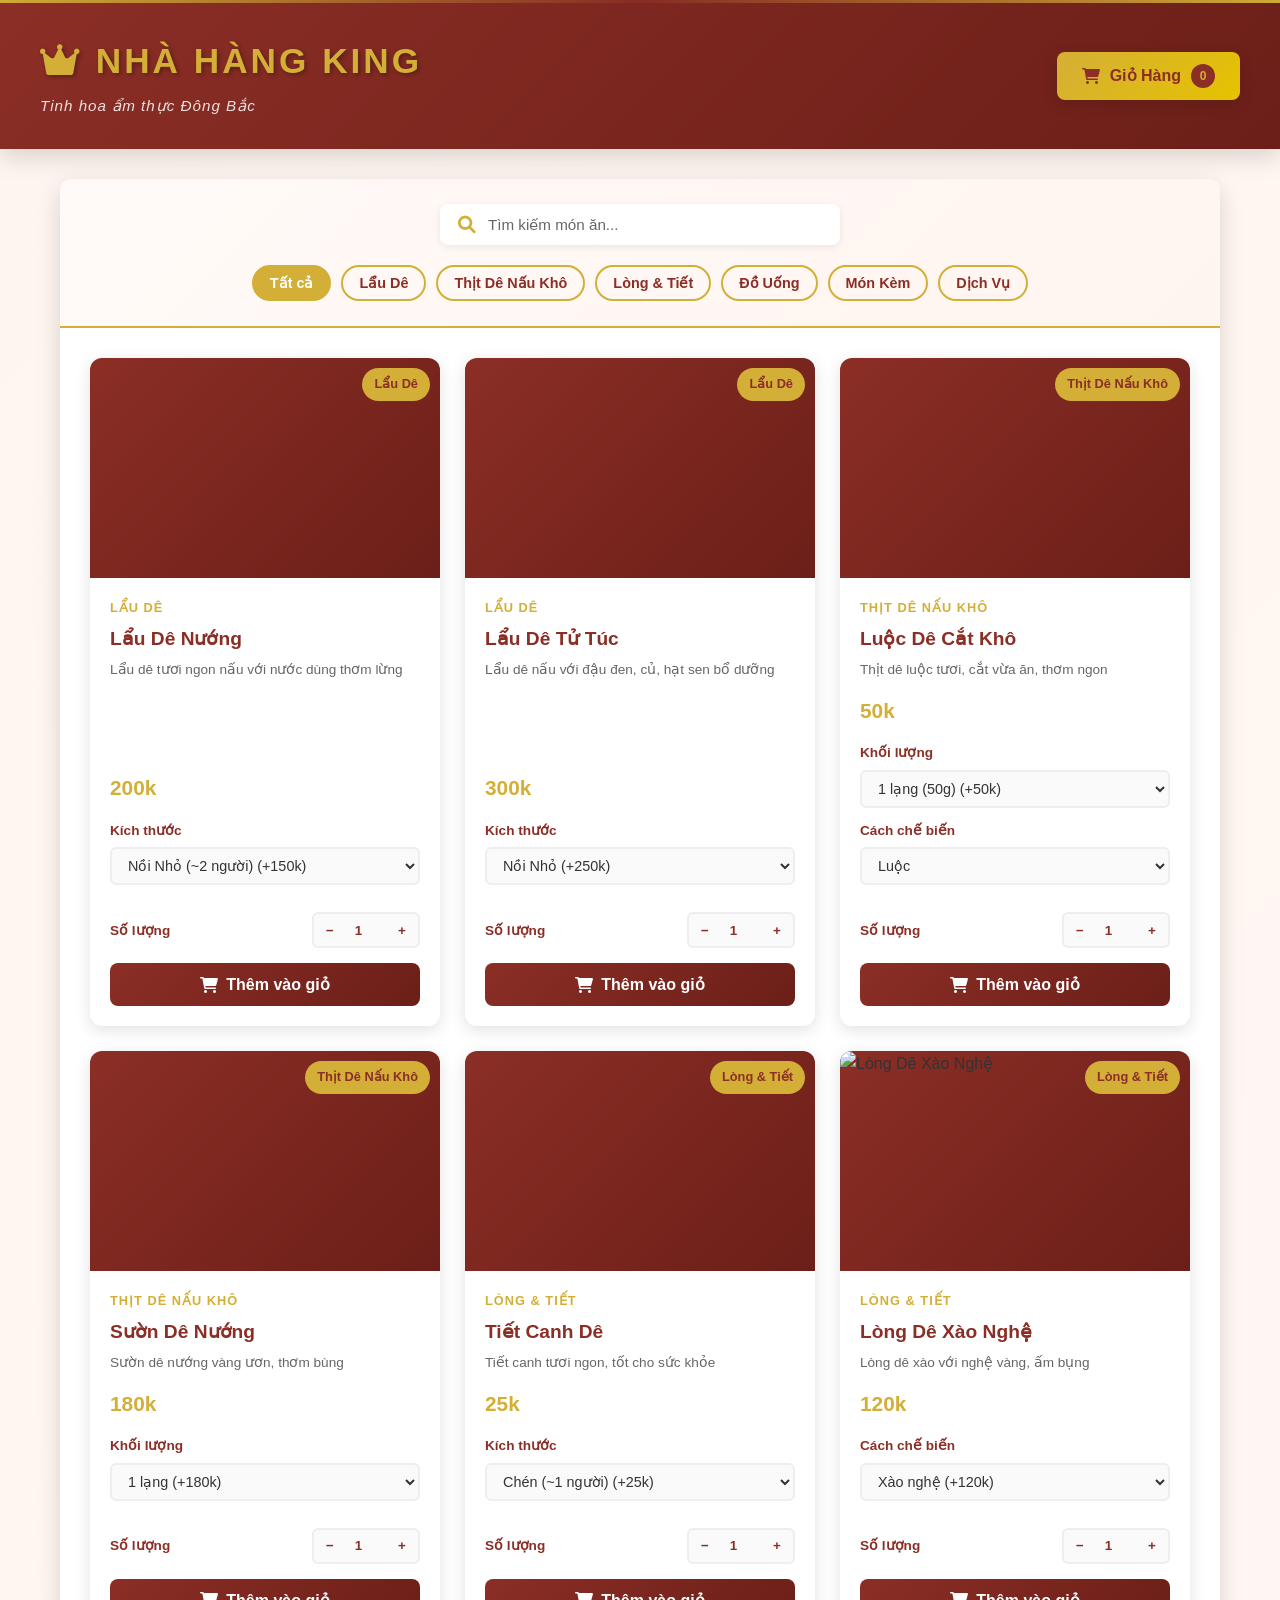
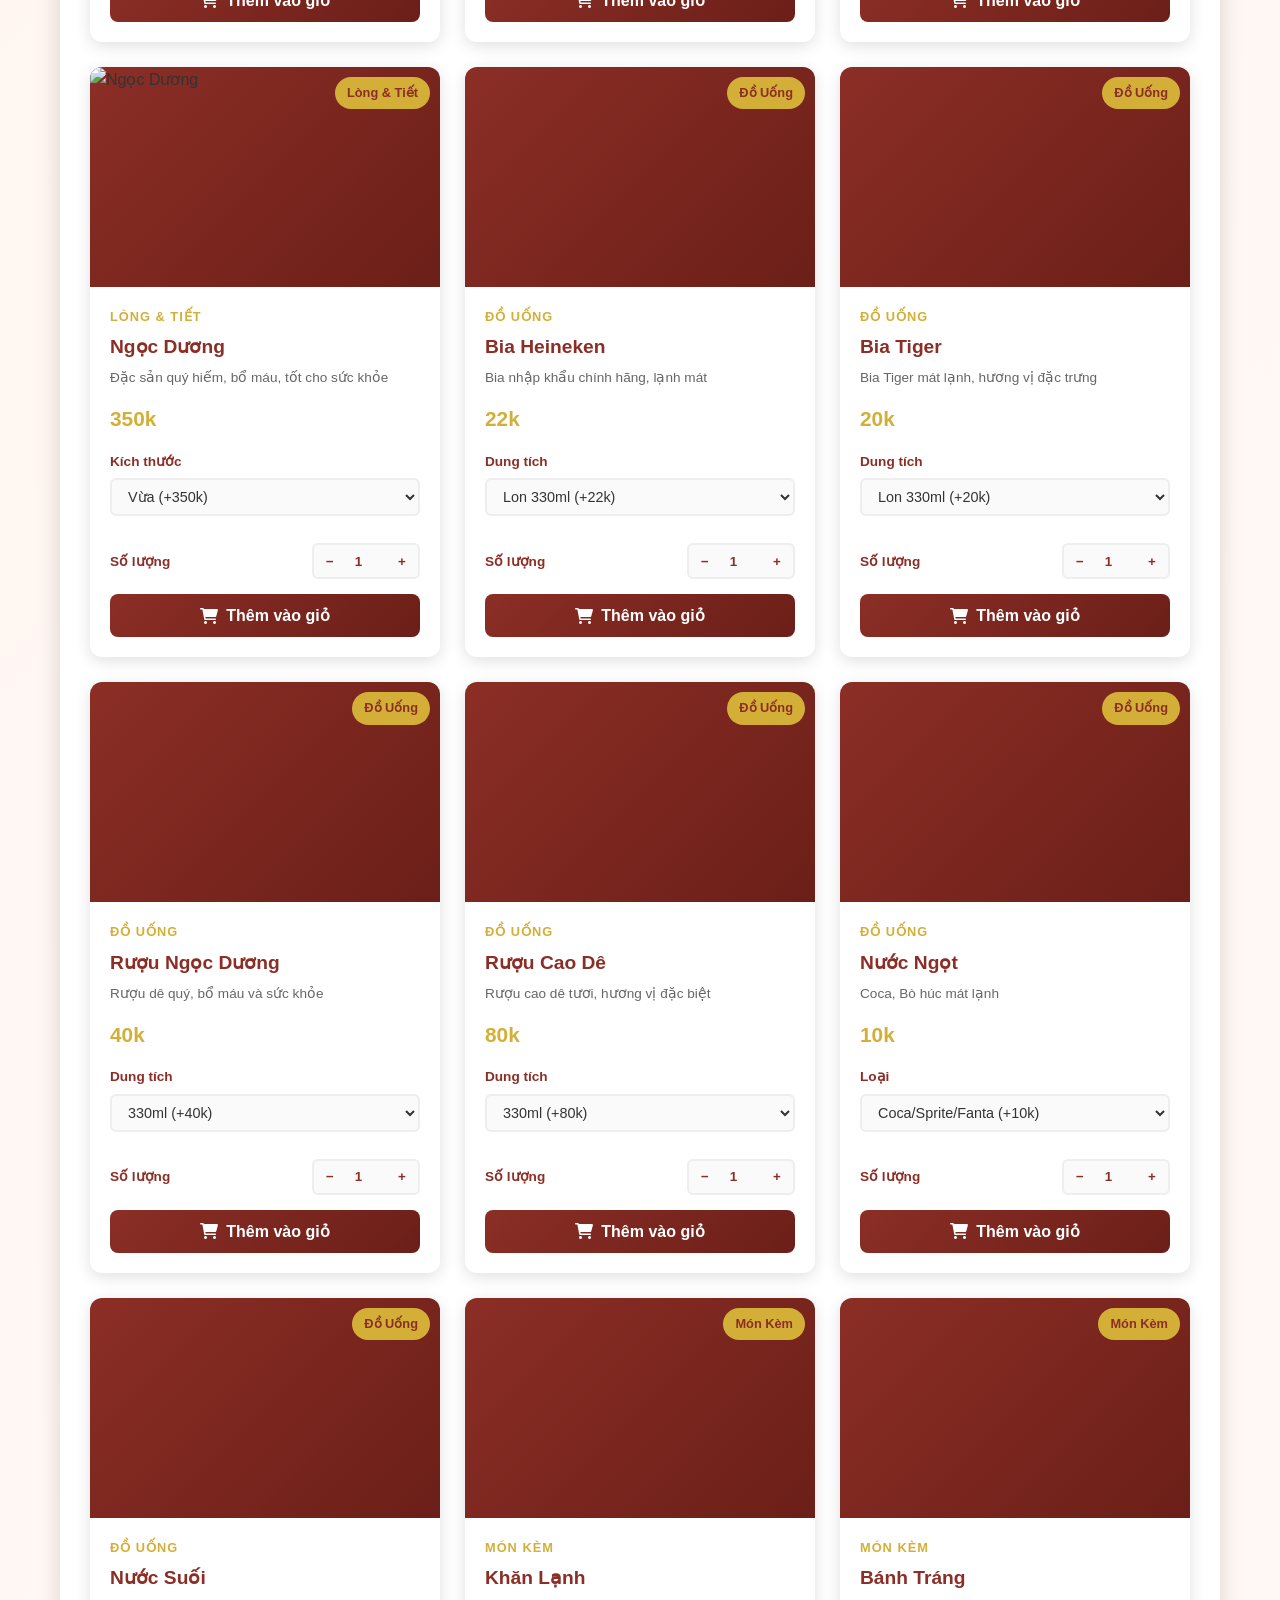
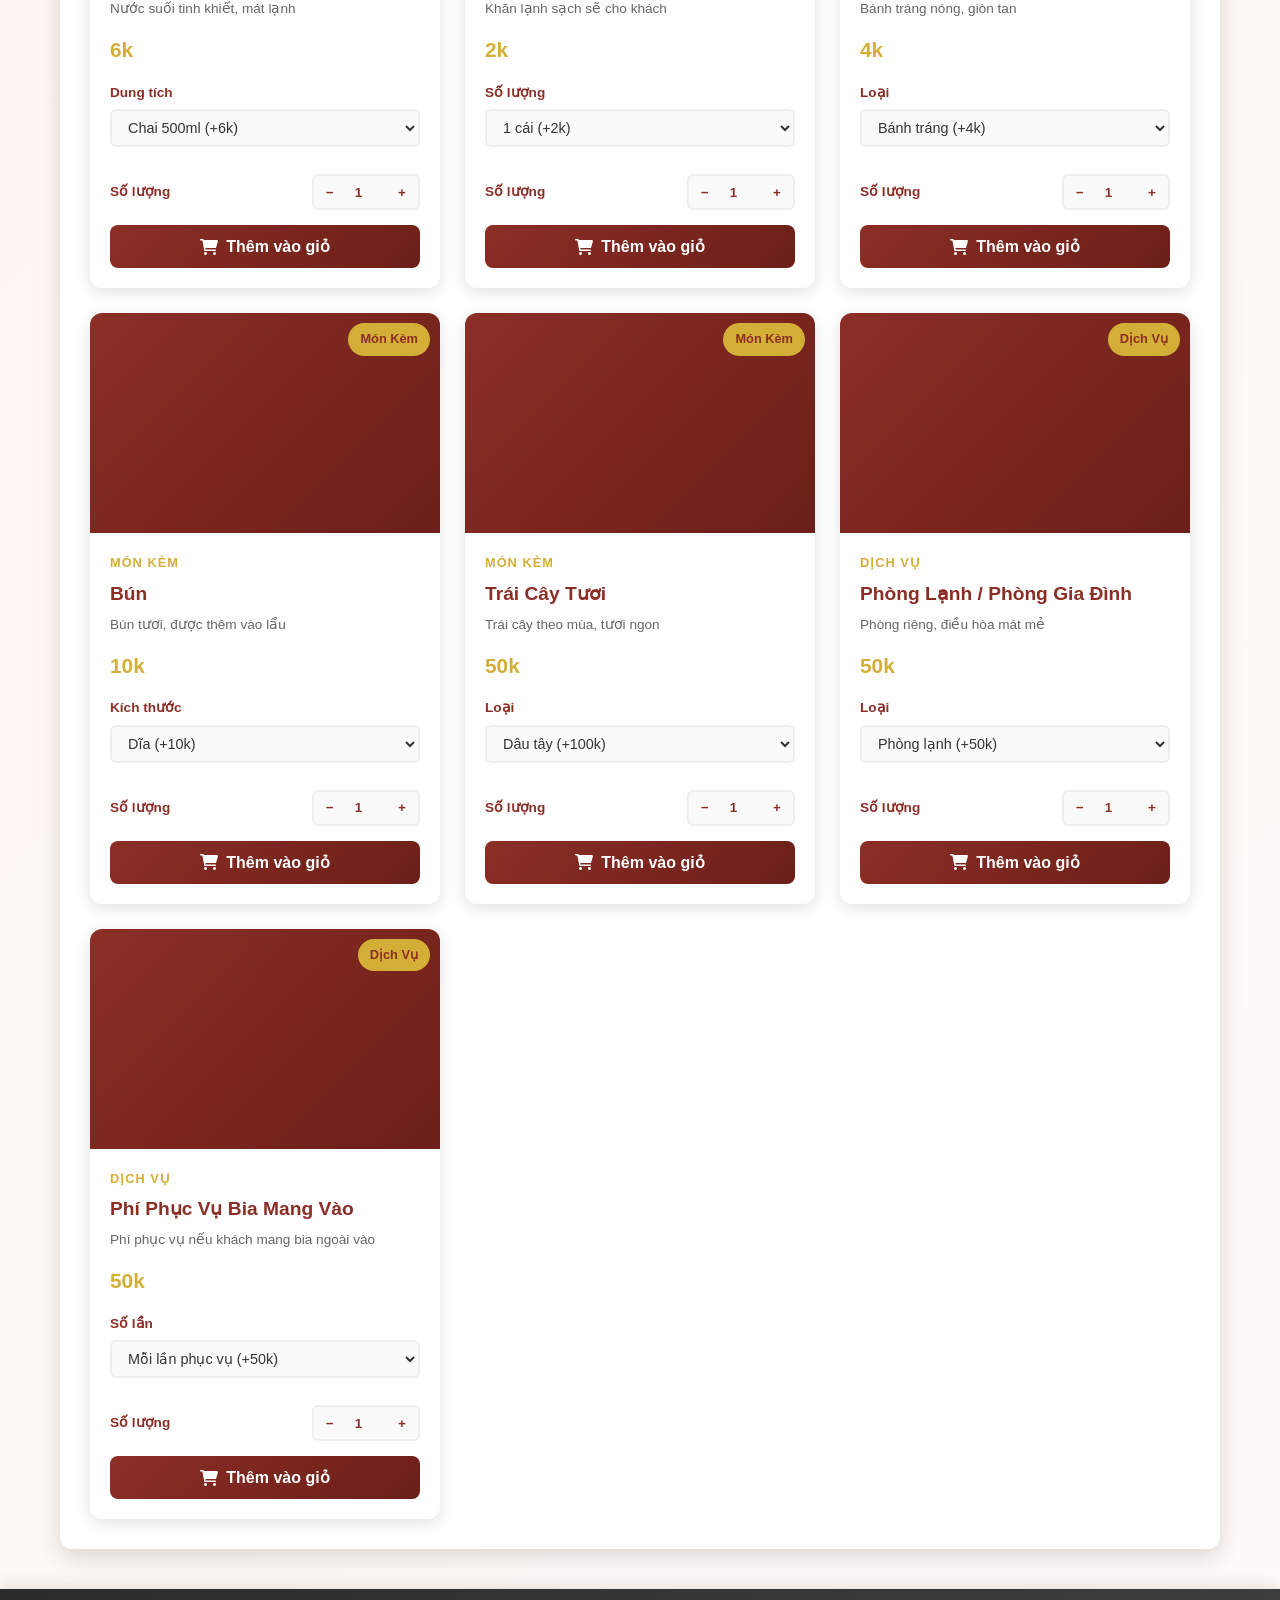
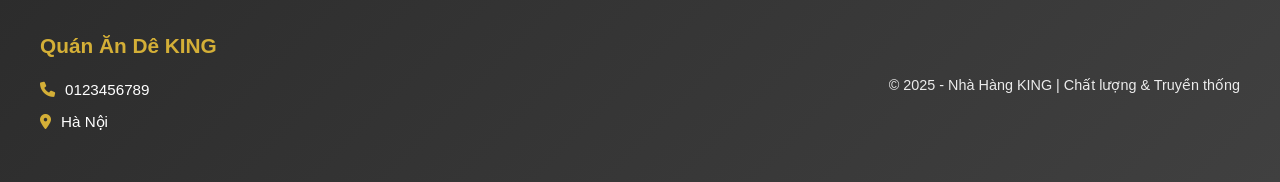
==== index.html @ b5c991e3 "Add save/load orders with localStorage, create assets folder for images" ====
<!DOCTYPE html>
<html lang="vi">
<head>
    <meta charset="UTF-8">
    <meta name="viewport" content="width=device-width, initial-scale=1.0">
    <title>NHÀ HÀNG KING - Menu Cao Cấp</title>
    <link rel="stylesheet" href="https://cdnjs.cloudflare.com/ajax/libs/font-awesome/6.0.0/css/all.min.css">
    <link rel="stylesheet" href="styles.css">
</head>
<body>
    <div class="top-bar"></div>
    <header>
        <div class="header-content">
            <div class="logo-section">
                <h1><i class="fas fa-crown"></i> NHÀ HÀNG KING</h1>
                <p class="tagline">Tinh hoa ẩm thực Đông Bắc</p>
            </div>
            <button id="view-cart" class="cart-btn">
                <i class="fas fa-shopping-cart"></i> 
                <span>Giỏ Hàng</span>
                <span id="cart-count" class="cart-badge">0</span>
            </button>
        </div>
    </header>

    <div class="container">
        <main>
            <!-- Menu Filter -->
            <div class="menu-controls">
                <div class="search-box">
                    <i class="fas fa-search"></i>
                    <input type="text" id="search-input" placeholder="Tìm kiếm món ăn...">
                </div>
                <div class="category-filter">
                    <button class="filter-btn active" data-category="all">Tất cả</button>
                </div>
            </div>

            <section id="menu-section" class="menu-section">
                <div class="menu-loading">
                    <i class="fas fa-utensils"></i>
                    <p>Đang tải menu...</p>
                </div>
            </section>

            <section id="cart-section" class="hidden cart-section">
                <div class="cart-header">
                    <h2><i class="fas fa-shopping-cart"></i> Giỏ Hàng Của Bạn</h2>
                    <button id="close-cart" class="close-btn"><i class="fas fa-times"></i></button>
                </div>
                
                <div id="cart-content">
                    <ul id="cart-list" class="cart-list"></ul>
                    <div class="cart-empty" id="cart-empty">
                        <i class="fas fa-shopping-basket"></i>
                        <p>Giỏ hàng trống</p>
                    </div>
                </div>

                <div class="cart-footer">
                    <div class="cart-summary">
                        <div class="summary-row">
                            <span>Tổng tiền:</span>
                            <span id="total-price" class="price">0</span>
                        </div>
                    </div>
                    <textarea id="notes" class="notes-input" placeholder="Ghi chú thêm (tuỳ chọn)..." rows="3"></textarea>
                    <div class="cart-actions">
                        <button id="save-order-btn" class="btn-secondary">
                            <i class="fas fa-save"></i> Lưu Đơn
                        </button>
                        <button id="load-order-btn" class="btn-secondary">
                            <i class="fas fa-history"></i> Tải Lại
                        </button>
                    </div>
                    <button id="complete-order" class="btn-primary">
                        <i class="fas fa-check"></i> Hoàn Tất Đơn Hàng
                    </button>
                </div>
            </section>
        </main>
    </div>

    <footer>
        <div class="footer-content">
            <div class="footer-info">
                <h3>Quán Ăn Dê KING</h3>
                <p><i class="fas fa-phone"></i> 0123456789</p>
                <p><i class="fas fa-map-marker-alt"></i> Hà Nội</p>
            </div>
            <div class="footer-note">
                <p>© 2025 - Nhà Hàng KING | Chất lượng & Truyền thống</p>
            </div>
        </div>
    </footer>

    <script src="script.js"></script>
</body>
</html>
---- styles.css ----
/* ============================================
   ELEGANT & SOPHISTICATED RESTAURANT MENU DESIGN
   ============================================ */

* {
    margin: 0;
    padding: 0;
    box-sizing: border-box;
}

:root {
    --primary: #8B2E26;
    --primary-dark: #6B1F18;
    --secondary: #D4AF37;
    --secondary-light: #E6C200;
    --accent: #2C2C2C;
    --light-bg: #FFF5F0;
    --white: #FFFFFF;
    --text-dark: #333333;
    --text-light: #666666;
    --shadow-sm: 0 2px 8px rgba(0, 0, 0, 0.08);
    --shadow-md: 0 4px 16px rgba(0, 0, 0, 0.12);
    --shadow-lg: 0 8px 24px rgba(0, 0, 0, 0.15);
    --transition: all 0.3s cubic-bezier(0.4, 0, 0.2, 1);
}

/* ============ BASE STYLES ============ */
body {
    font-family: 'Segoe UI', 'Trebuchet MS', sans-serif;
    background: linear-gradient(135deg, #FFF5F0 0%, #FFFAF8 100%);
    color: var(--text-dark);
    line-height: 1.6;
    min-height: 100vh;
}

/* Top Decorative Bar */
.top-bar {
    height: 3px;
    background: linear-gradient(90deg, var(--secondary) 0%, var(--primary) 50%, var(--secondary) 100%);
}

/* ============ HEADER STYLES ============ */
header {
    background: linear-gradient(135deg, var(--primary) 0%, var(--primary-dark) 100%);
    color: var(--white);
    padding: 30px 20px;
    box-shadow: var(--shadow-lg);
    position: sticky;
    top: 0;
    z-index: 100;
}

.header-content {
    max-width: 1200px;
    margin: 0 auto;
    display: flex;
    justify-content: space-between;
    align-items: center;
    flex-wrap: wrap;
    gap: 20px;
}

.logo-section {
    flex: 1;
    min-width: 250px;
}

.logo-section h1 {
    font-size: 2.2em;
    font-weight: 700;
    letter-spacing: 3px;
    text-transform: uppercase;
    color: var(--secondary);
    margin-bottom: 5px;
    text-shadow: 2px 2px 4px rgba(0, 0, 0, 0.3);
}

.tagline {
    font-size: 0.95em;
    font-style: italic;
    color: rgba(255, 255, 255, 0.85);
    letter-spacing: 1px;
}

/* Cart Button */
.cart-btn {
    background: linear-gradient(135deg, var(--secondary) 0%, var(--secondary-light) 100%);
    color: var(--primary);
    border: none;
    padding: 12px 25px;
    border-radius: 8px;
    cursor: pointer;
    font-size: 1em;
    font-weight: 600;
    display: flex;
    align-items: center;
    gap: 10px;
    position: relative;
    box-shadow: var(--shadow-md);
    transition: var(--transition);
}

.cart-btn:hover {
    transform: translateY(-2px);
    box-shadow: var(--shadow-lg);
    background: linear-gradient(135deg, var(--secondary-light) 0%, #FFF4A8 100%);
}

.cart-btn:active {
    transform: translateY(0);
}

.cart-badge {
    display: inline-flex;
    align-items: center;
    justify-content: center;
    width: 24px;
    height: 24px;
    background: var(--primary);
    color: var(--secondary);
    border-radius: 50%;
    font-size: 0.75em;
    font-weight: bold;
}

/* ============ CONTAINER ============ */
.container {
    max-width: 1200px;
    margin: 30px auto;
    padding: 0 20px;
}

main {
    background: var(--white);
    border-radius: 12px;
    box-shadow: var(--shadow-lg);
    overflow: hidden;
}

/* ============ MENU CONTROLS ============ */
.menu-controls {
    padding: 25px;
    background: linear-gradient(135deg, #FFFAF8 0%, #FFF5F0 100%);
    border-bottom: 2px solid var(--secondary);
}

.search-box {
    display: flex;
    align-items: center;
    gap: 12px;
    background: var(--white);
    padding: 12px 18px;
    border-radius: 8px;
    box-shadow: var(--shadow-sm);
    max-width: 400px;
    margin: 0 auto 20px;
}

.search-box i {
    color: var(--secondary);
    font-size: 1.1em;
}

.search-box input {
    flex: 1;
    border: none;
    outline: none;
    font-size: 0.95em;
    color: var(--text-dark);
}

.search-box input::placeholder {
    color: var(--text-light);
}

/* Category Filter */
.category-filter {
    display: flex;
    justify-content: center;
    gap: 10px;
    flex-wrap: wrap;
}

.filter-btn {
    padding: 8px 16px;
    border: 2px solid var(--secondary);
    background: transparent;
    color: var(--primary);
    border-radius: 20px;
    cursor: pointer;
    font-weight: 600;
    font-size: 0.9em;
    transition: var(--transition);
}

.filter-btn:hover {
    background: var(--secondary);
    color: var(--white);
}

.filter-btn.active {
    background: var(--secondary);
    color: var(--white);
}

/* ============ MENU SECTION ============ */
.menu-section {
    padding: 30px;
}

.menu-section {
    display: grid;
    grid-template-columns: repeat(auto-fill, minmax(280px, 1fr));
    gap: 25px;
    padding: 30px;
}

.menu-loading {
    text-align: center;
    padding: 50px 20px;
    color: var(--text-light);
    grid-column: 1 / -1;
}

.menu-loading i {
    font-size: 3em;
    color: var(--secondary);
    margin-bottom: 15px;
    display: block;
    animation: bounce 2s infinite;
}

@keyframes bounce {
    0%, 100% { transform: translateY(0); }
    50% { transform: translateY(-10px); }
}

/* Dish Card */
.dish-card {
    background: var(--white);
    border-radius: 12px;
    overflow: hidden;
    box-shadow: var(--shadow-md);
    transition: var(--transition);
    display: flex;
    flex-direction: column;
    height: 100%;
}

.dish-card:hover {
    transform: translateY(-8px);
    box-shadow: var(--shadow-lg);
}

.dish-image {
    width: 100%;
    height: 220px;
    background: linear-gradient(135deg, var(--primary) 0%, var(--primary-dark) 100%);
    overflow: hidden;
    position: relative;
}

.dish-image img {
    width: 100%;
    height: 100%;
    object-fit: cover;
    transition: transform 0.3s ease;
}

.dish-card:hover .dish-image img {
    transform: scale(1.1);
}

.dish-badge {
    position: absolute;
    top: 10px;
    right: 10px;
    background: var(--secondary);
    color: var(--primary);
    padding: 6px 12px;
    border-radius: 20px;
    font-size: 0.8em;
    font-weight: 700;
}

.dish-content {
    padding: 20px;
    flex: 1;
    display: flex;
    flex-direction: column;
}

.dish-category {
    font-size: 0.8em;
    color: var(--secondary);
    font-weight: 700;
    text-transform: uppercase;
    letter-spacing: 1px;
    margin-bottom: 8px;
}

.dish-name {
    font-size: 1.2em;
    font-weight: 700;
    color: var(--primary);
    margin-bottom: 8px;
    line-height: 1.3;
}

.dish-description {
    font-size: 0.85em;
    color: var(--text-light);
    margin-bottom: 15px;
    flex: 1;
    line-height: 1.4;
}

.dish-price {
    font-size: 1.3em;
    font-weight: 700;
    color: var(--secondary);
    margin-bottom: 15px;
}

.dish-options {
    margin-bottom: 15px;
}

.option-group {
    margin-bottom: 12px;
}

.option-label {
    font-size: 0.85em;
    font-weight: 600;
    color: var(--primary);
    margin-bottom: 6px;
    display: block;
}

.option-select {
    width: 100%;
    padding: 8px 12px;
    border: 2px solid #EEE;
    border-radius: 6px;
    font-size: 0.9em;
    background: #FAFAFA;
    color: var(--text-dark);
    cursor: pointer;
    transition: var(--transition);
}

.option-select:hover,
.option-select:focus {
    border-color: var(--secondary);
    background: var(--white);
    outline: none;
}

.dish-quantity {
    display: flex;
    align-items: center;
    gap: 10px;
    margin-bottom: 15px;
}

.quantity-label {
    font-size: 0.85em;
    font-weight: 600;
    color: var(--primary);
    flex: 1;
}

.quantity-control {
    display: flex;
    align-items: center;
    border: 2px solid #EEE;
    border-radius: 6px;
    background: #FAFAFA;
}

.qty-btn {
    width: 32px;
    height: 32px;
    border: none;
    background: transparent;
    color: var(--primary);
    cursor: pointer;
    font-weight: bold;
    transition: var(--transition);
}

.qty-btn:hover {
    background: var(--secondary);
    color: var(--white);
}

.qty-input {
    width: 40px;
    text-align: center;
    border: none;
    background: transparent;
    font-weight: 600;
    color: var(--primary);
}

.qty-input:focus {
    outline: none;
}

.add-to-cart-btn {
    width: 100%;
    padding: 12px;
    background: linear-gradient(135deg, var(--primary) 0%, var(--primary-dark) 100%);
    color: var(--white);
    border: none;
    border-radius: 8px;
    font-weight: 700;
    cursor: pointer;
    font-size: 1em;
    transition: var(--transition);
    display: flex;
    align-items: center;
    justify-content: center;
    gap: 8px;
}

.add-to-cart-btn:hover {
    transform: translateY(-2px);
    box-shadow: var(--shadow-md);
    background: linear-gradient(135deg, var(--primary-dark) 0%, #4B0F07 100%);
}

.add-to-cart-btn:active {
    transform: translateY(0);
}

/* ============ CART SECTION ============ */
.cart-section {
    display: flex;
    flex-direction: column;
    height: 100vh;
    max-height: 100vh;
    position: fixed;
    top: 0;
    right: 0;
    width: 100%;
    max-width: 450px;
    background: var(--white);
    z-index: 1000;
    box-shadow: -8px 0 32px rgba(0, 0, 0, 0.2);
    animation: slideIn 0.3s ease;
}

@keyframes slideIn {
    from {
        transform: translateX(100%);
        opacity: 0;
    }
    to {
        transform: translateX(0);
        opacity: 1;
    }
}

.cart-section.hidden {
    display: none;
}

.cart-header {
    padding: 20px 25px;
    background: linear-gradient(135deg, var(--primary) 0%, #A84848 100%);
    color: var(--white);
    border-bottom: 3px solid var(--secondary);
    display: flex;
    justify-content: space-between;
    align-items: center;
}

.cart-header h2 {
    margin: 0;
    font-size: 1.5em;
    font-weight: 700;
    color: var(--secondary);
}

.close-btn {
    background: rgba(255, 255, 255, 0.2);
    color: var(--white);
    border: none;
    width: 40px;
    height: 40px;
    border-radius: 50%;
    cursor: pointer;
    font-size: 1.2em;
    transition: var(--transition);
}

.close-btn:hover {
    background: rgba(255, 255, 255, 0.3);
    transform: rotate(90deg);
}

#cart-content {
    flex: 1;
    overflow-y: auto;
    padding: 20px;
}

.cart-list {
    list-style: none;
    margin: 0;
    padding: 0;
}

.cart-item {
    background: linear-gradient(135deg, #FAFAF8 0%, #F5F1E8 100%);
    padding: 12px;
    margin-bottom: 12px;
    border-radius: 8px;
    border-left: 4px solid var(--secondary);
    display: flex;
    justify-content: space-between;
    align-items: center;
    gap: 12px;
    font-size: 0.9em;
    transition: var(--transition);
}

.cart-item:hover {
    box-shadow: var(--shadow-sm);
    background: #FFF8F0;
}

.cart-item-content {
    display: flex;
    justify-content: space-between;
    align-items: center;
    width: 100%;
    gap: 12px;
    flex-wrap: wrap;
}

.cart-item-info {
    flex: 1;
    min-width: 150px;
}

.cart-item-name {
    font-weight: 700;
    color: var(--primary);
    margin-bottom: 4px;
}

.cart-item-options {
    display: flex;
    gap: 6px;
    flex-wrap: wrap;
    margin-bottom: 6px;
}

.option-tag {
    display: inline-block;
    background: var(--secondary);
    color: var(--primary);
    padding: 3px 8px;
    border-radius: 12px;
    font-size: 0.75em;
    font-weight: 600;
}

.cart-item-price {
    font-weight: 700;
    color: var(--secondary);
    font-size: 0.95em;
}

.cart-item-controls {
    display: flex;
    align-items: center;
    gap: 8px;
}

.cart-quantity-control {
    display: flex;
    align-items: center;
    border: 2px solid var(--secondary);
    border-radius: 6px;
    background: var(--white);
    overflow: hidden;
}

.cart-qty-btn {
    width: 28px;
    height: 28px;
    border: none;
    background: transparent;
    color: var(--primary);
    cursor: pointer;
    font-weight: bold;
    transition: var(--transition);
    display: flex;
    align-items: center;
    justify-content: center;
}

.cart-qty-btn:hover {
    background: var(--secondary);
    color: var(--white);
}

.cart-qty-display {
    width: 32px;
    text-align: center;
    font-weight: 600;
    color: var(--primary);
    border: none;
    background: transparent;
}

.cart-edit-btn {
    width: 32px;
    height: 32px;
    border: none;
    background: linear-gradient(135deg, #3498DB 0%, #2980B9 100%);
    color: white;
    border-radius: 6px;
    cursor: pointer;
    display: flex;
    align-items: center;
    justify-content: center;
    transition: var(--transition);
    font-size: 0.85em;
}

.cart-edit-btn:hover {
    transform: scale(1.1);
    box-shadow: var(--shadow-sm);
}

.cart-delete-btn {
    width: 32px;
    height: 32px;
    border: none;
    background: linear-gradient(135deg, #E74C3C 0%, #C0392B 100%);
    color: white;
    border-radius: 6px;
    cursor: pointer;
    display: flex;
    align-items: center;
    justify-content: center;
    transition: var(--transition);
    font-size: 0.85em;
}

.cart-delete-btn:hover {
    transform: scale(1.1);
    box-shadow: var(--shadow-sm);
}

/* ============ EDIT MODAL ============ */
.edit-modal {
    position: fixed;
    top: 0;
    left: 0;
    right: 0;
    bottom: 0;
    background: rgba(0, 0, 0, 0.6);
    display: flex;
    align-items: center;
    justify-content: center;
    z-index: 2000;
    animation: fadeIn 0.3s ease;
}

@keyframes fadeIn {
    from { opacity: 0; }
    to { opacity: 1; }
}

.edit-modal-content {
    background: var(--white);
    border-radius: 12px;
    box-shadow: var(--shadow-lg);
    max-width: 400px;
    width: 90%;
    animation: slideUp 0.3s ease;
}

.edit-modal-header {
    padding: 20px;
    background: linear-gradient(135deg, var(--primary) 0%, var(--primary-dark) 100%);
    color: var(--white);
    border-radius: 12px 12px 0 0;
    display: flex;
    justify-content: space-between;
    align-items: center;
}

.edit-modal-header h3 {
    margin: 0;
    font-size: 1.2em;
}

.edit-modal-close {
    background: transparent;
    border: none;
    color: var(--white);
    font-size: 1.5em;
    cursor: pointer;
    transition: var(--transition);
}

.edit-modal-close:hover {
    transform: scale(1.2);
}

.edit-modal-body {
    padding: 20px;
    max-height: 60vh;
    overflow-y: auto;
}

.edit-option-group {
    margin-bottom: 16px;
}

.edit-option-group label {
    display: block;
    font-weight: 700;
    color: var(--primary);
    margin-bottom: 8px;
    font-size: 0.95em;
}

.edit-option-select {
    width: 100%;
    padding: 10px;
    border: 2px solid #DDD;
    border-radius: 6px;
    font-size: 0.9em;
    background: #FAFAFA;
    color: var(--text-dark);
    cursor: pointer;
    transition: var(--transition);
}

.edit-option-select:hover,
.edit-option-select:focus {
    border-color: var(--secondary);
    background: var(--white);
    outline: none;
}

.edit-modal-footer {
    padding: 16px 20px;
    border-top: 1px solid #EEE;
    display: flex;
    gap: 10px;
    justify-content: flex-end;
}

.edit-cancel-btn {
    padding: 10px 20px;
    border: 2px solid #DDD;
    background: var(--white);
    color: var(--text-dark);
    border-radius: 6px;
    cursor: pointer;
    font-weight: 600;
    transition: var(--transition);
}

.edit-cancel-btn:hover {
    border-color: var(--primary);
    background: #FFF;
}

.edit-save-btn {
    padding: 10px 20px;
    background: linear-gradient(135deg, var(--primary) 0%, var(--primary-dark) 100%);
    color: var(--white);
    border: none;
    border-radius: 6px;
    cursor: pointer;
    font-weight: 600;
    transition: var(--transition);
}

.edit-save-btn:hover {
    transform: translateY(-2px);
    box-shadow: var(--shadow-md);
}

.cart-empty {
    text-align: center;
    padding: 60px 20px;
    color: var(--text-light);
}

.cart-empty i {
    font-size: 3em;
    color: var(--secondary);
    margin-bottom: 15px;
    display: block;
    opacity: 0.7;
}

.cart-footer {
    padding: 25px;
    border-top: 2px solid #EEE;
    background: #FAFAF8;
}

.cart-summary {
    background: var(--white);
    padding: 15px;
    border-radius: 8px;
    margin-bottom: 20px;
}

.summary-row {
    display: flex;
    justify-content: space-between;
    align-items: center;
    font-size: 1.1em;
    font-weight: 600;
    color: var(--text-dark);
}

.summary-row .price {
    color: var(--primary);
    font-size: 1.3em;
}

.notes-input {
    width: 100%;
    padding: 12px;
    border: 2px solid #DDD;
    border-radius: 6px;
    font-family: inherit;
    font-size: 0.9em;
    resize: vertical;
    margin-bottom: 15px;
    transition: var(--transition);
}

.notes-input:focus {
    outline: none;
    border-color: var(--secondary);
    box-shadow: 0 0 8px rgba(212, 175, 55, 0.2);
}

.cart-actions {
    display: grid;
    grid-template-columns: 1fr 1fr;
    gap: 10px;
    margin-bottom: 15px;
}

.btn-secondary {
    padding: 10px;
    background: linear-gradient(135deg, #7F8C8D 0%, #616D7F 100%);
    color: var(--white);
    border: none;
    border-radius: 6px;
    cursor: pointer;
    font-size: 0.9em;
    font-weight: 600;
    display: flex;
    align-items: center;
    justify-content: center;
    gap: 8px;
    transition: var(--transition);
}

.btn-secondary:hover {
    transform: translateY(-2px);
    box-shadow: var(--shadow-md);
}

.btn-primary {
    width: 100%;
    background: linear-gradient(135deg, var(--secondary) 0%, var(--secondary-light) 100%);
    color: var(--primary);
    border: none;
    padding: 14px;
    border-radius: 8px;
    cursor: pointer;
    font-size: 1em;
    font-weight: 700;
    text-transform: uppercase;
    letter-spacing: 1px;
    box-shadow: var(--shadow-md);
    transition: var(--transition);
}

.btn-primary:hover {
    transform: translateY(-2px);
    box-shadow: var(--shadow-lg);
}

.btn-primary:active {
    transform: translateY(0);
}

/* ============ FOOTER ============ */
footer {
    background: linear-gradient(135deg, var(--accent) 0%, #404040 100%);
    color: var(--white);
    padding: 40px 20px;
    margin-top: 40px;
    box-shadow: 0 -4px 16px rgba(0, 0, 0, 0.1);
}

.footer-content {
    max-width: 1200px;
    margin: 0 auto;
    display: grid;
    grid-template-columns: 1fr 1fr;
    gap: 40px;
    align-items: center;
}

.footer-info h3 {
    color: var(--secondary);
    font-size: 1.3em;
    margin-bottom: 15px;
}

.footer-info p {
    margin: 8px 0;
    display: flex;
    align-items: center;
    gap: 10px;
    font-size: 0.95em;
}

.footer-info i {
    color: var(--secondary);
}

.footer-note {
    text-align: right;
}

.footer-note p {
    font-size: 0.9em;
    opacity: 0.9;
}

/* ============ RESPONSIVE DESIGN ============ */
@media (max-width: 768px) {
    .cart-section {
        max-width: 100%;
    }

    .header-content {
        flex-direction: column;
        gap: 15px;
    }

    .logo-section h1 {
        font-size: 1.8em;
    }

    .cart-btn {
        width: 100%;
        justify-content: center;
    }

    .menu-section {
        grid-template-columns: repeat(auto-fill, minmax(220px, 1fr));
        gap: 15px;
        padding: 15px;
    }

    .menu-controls {
        padding: 15px;
    }

    .footer-content {
        grid-template-columns: 1fr;
        gap: 20px;
    }

    .footer-note {
        text-align: center;
    }

    .container {
        margin: 20px auto;
    }
}

@media (max-width: 480px) {
    .logo-section h1 {
        font-size: 1.5em;
        letter-spacing: 1px;
    }

    .search-box {
        max-width: 100%;
    }

    .menu-section {
        grid-template-columns: 1fr;
        gap: 15px;
        padding: 15px;
    }

    .menu-controls {
        padding: 15px;
    }

    .category-filter {
        gap: 6px;
    }

    .filter-btn {
        padding: 6px 12px;
        font-size: 0.8em;
    }
}

/* ============ SCROLLBAR STYLING ============ */
::-webkit-scrollbar {
    width: 8px;
}

::-webkit-scrollbar-track {
    background: #F1F1F1;
}

::-webkit-scrollbar-thumb {
    background: var(--secondary);
    border-radius: 4px;
}

::-webkit-scrollbar-thumb:hover {
    background: var(--primary);
}

/* ============ UTILITIES ============ */
.hidden {
    display: none !important;
}

/* ============ SAVED ORDERS MODAL ============ */
.saved-orders-modal {
    position: fixed;
    top: 0;
    left: 0;
    right: 0;
    bottom: 0;
    background: rgba(0, 0, 0, 0.6);
    display: flex;
    align-items: center;
    justify-content: center;
    z-index: 2000;
    animation: fadeIn 0.3s ease;
}

.saved-orders-content {
    background: var(--white);
    border-radius: 12px;
    box-shadow: var(--shadow-lg);
    max-width: 500px;
    width: 90%;
    max-height: 70vh;
    overflow-y: auto;
    animation: slideUp 0.3s ease;
}

.saved-orders-header {
    padding: 20px;
    background: linear-gradient(135deg, var(--primary) 0%, var(--primary-dark) 100%);
    color: var(--white);
    border-radius: 12px 12px 0 0;
    display: flex;
    justify-content: space-between;
    align-items: center;
}

.saved-orders-header h3 {
    margin: 0;
    font-size: 1.2em;
}

.saved-orders-close {
    background: transparent;
    border: none;
    color: var(--white);
    font-size: 1.5em;
    cursor: pointer;
    transition: var(--transition);
}

.saved-orders-close:hover {
    transform: scale(1.2);
}

.saved-orders-list {
    padding: 20px;
}

.saved-order-item {
    background: linear-gradient(135deg, #FAFAF8 0%, #F5F1E8 100%);
    padding: 15px;
    margin-bottom: 12px;
    border-radius: 8px;
    border-left: 4px solid var(--secondary);
    display: flex;
    justify-content: space-between;
    align-items: center;
    gap: 12px;
    transition: var(--transition);
}

.saved-order-item:hover {
    box-shadow: var(--shadow-sm);
    transform: translateX(4px);
}

.saved-order-info {
    flex: 1;
}

.saved-order-date {
    font-size: 0.8em;
    color: var(--text-light);
    font-weight: 600;
}

.saved-order-total {
    font-size: 1.1em;
    font-weight: 700;
    color: var(--primary);
    margin-top: 4px;
}

.saved-order-note {
    font-size: 0.85em;
    color: var(--text-light);
    margin-top: 4px;
    font-style: italic;
}

.saved-order-controls {
    display: flex;
    gap: 8px;
}

.saved-order-load-btn {
    padding: 8px 12px;
    background: linear-gradient(135deg, #27AE60 0%, #229954 100%);
    color: white;
    border: none;
    border-radius: 6px;
    cursor: pointer;
    font-size: 0.85em;
    font-weight: 600;
    transition: var(--transition);
    display: flex;
    align-items: center;
    gap: 6px;
}

.saved-order-load-btn:hover {
    transform: scale(1.05);
    box-shadow: var(--shadow-sm);
}

.saved-order-delete-btn {
    padding: 8px 12px;
    background: linear-gradient(135deg, #E74C3C 0%, #C0392B 100%);
    color: white;
    border: none;
    border-radius: 6px;
    cursor: pointer;
    font-size: 0.85em;
    font-weight: 600;
    transition: var(--transition);
    display: flex;
    align-items: center;
    gap: 6px;
}

.saved-order-delete-btn:hover {
    transform: scale(1.05);
    box-shadow: var(--shadow-sm);
}

.saved-orders-empty {
    text-align: center;
    padding: 40px 20px;
    color: var(--text-light);
}
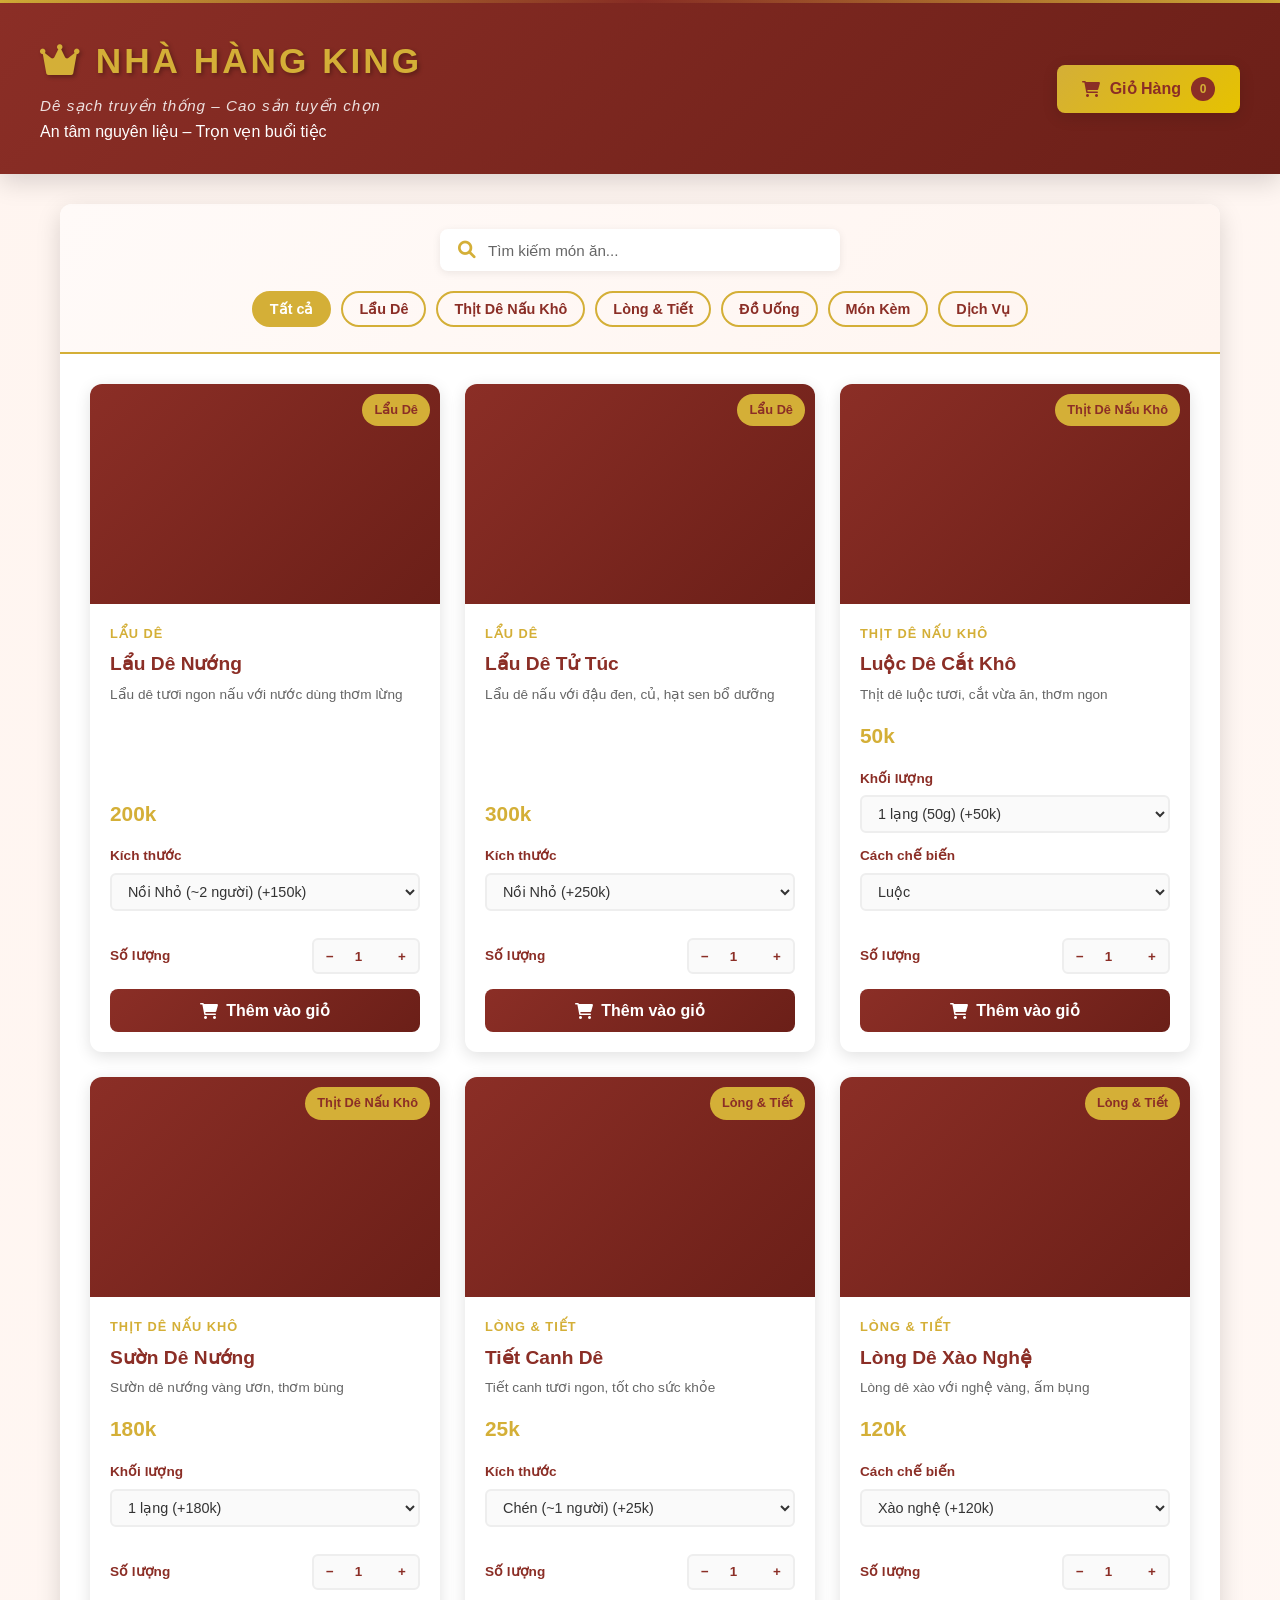
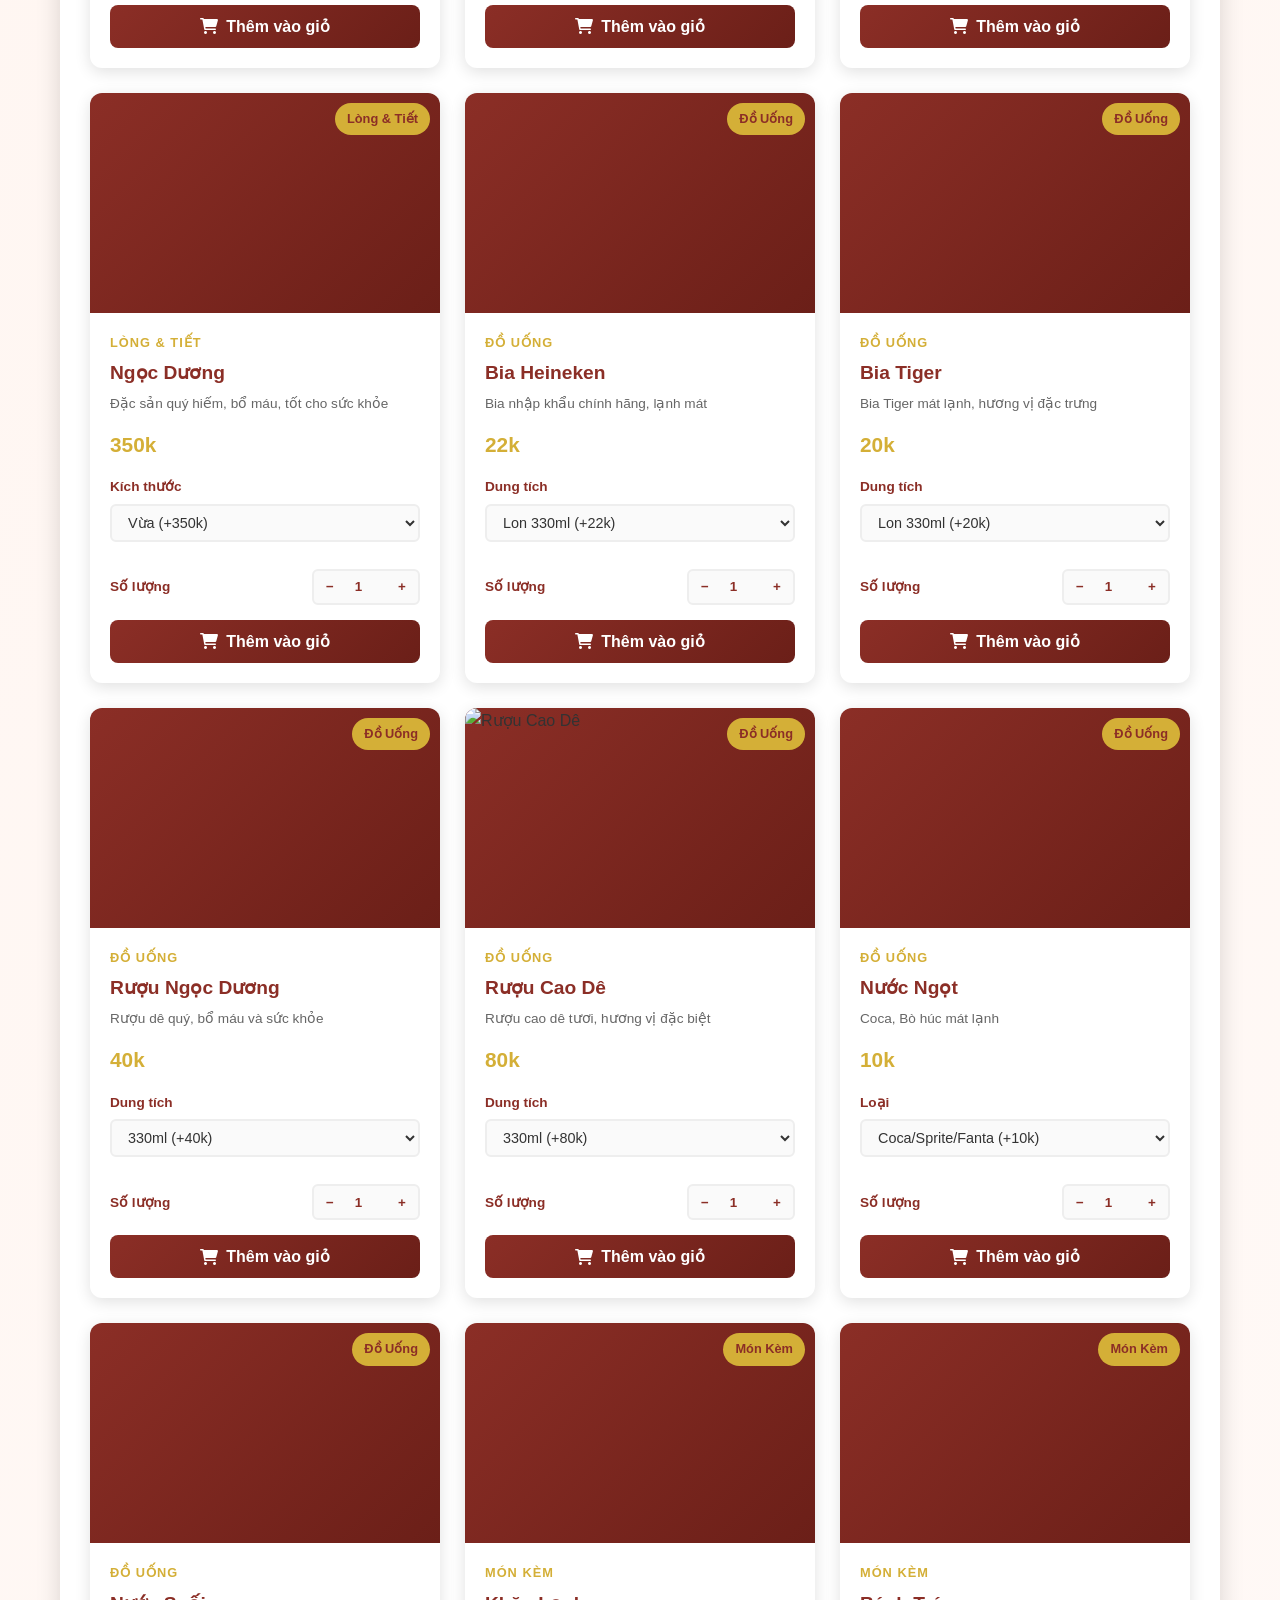
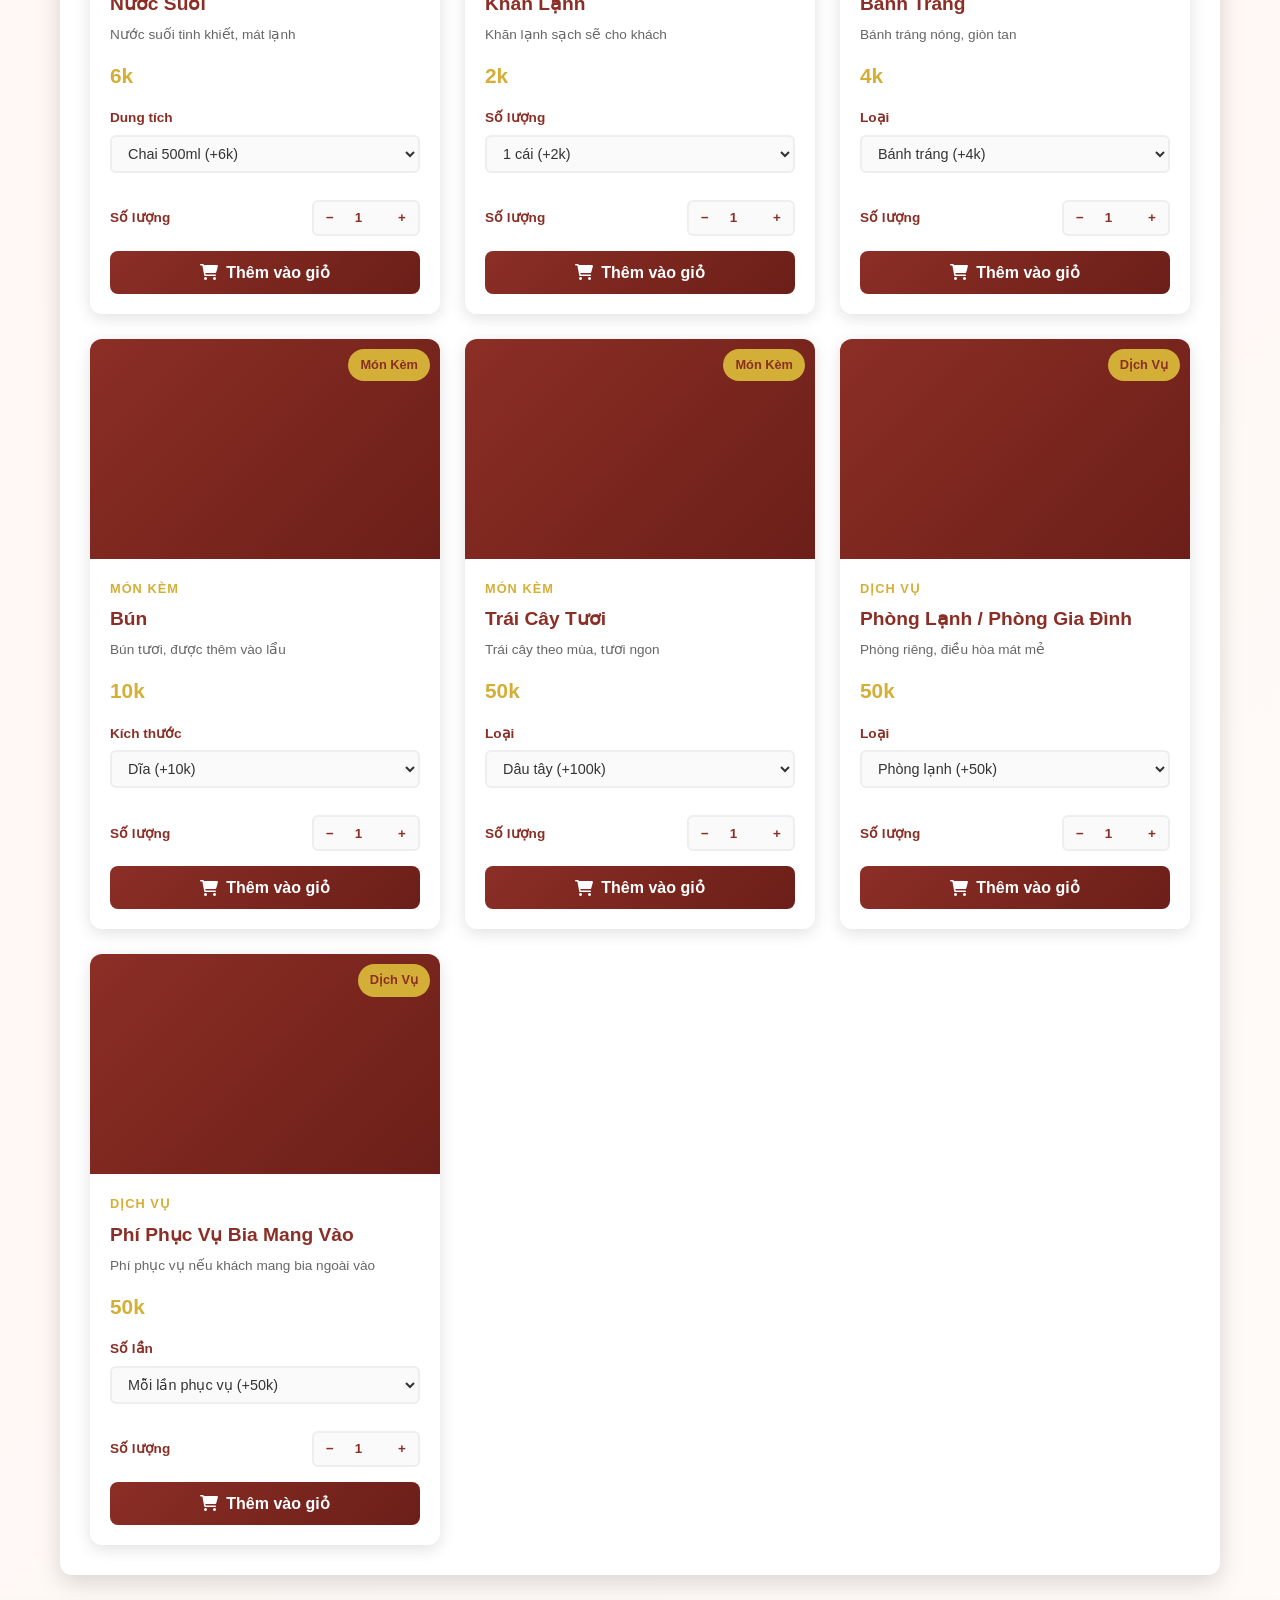
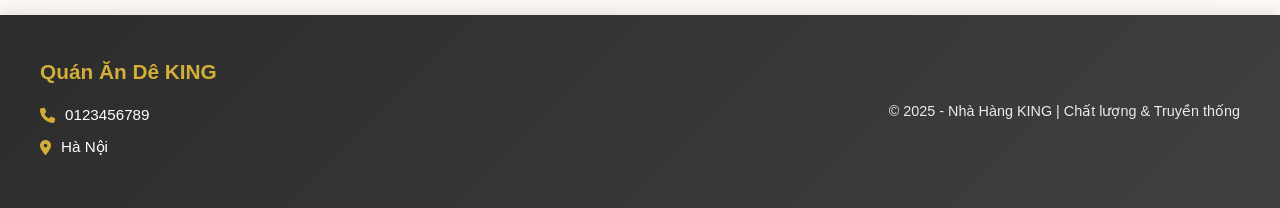
==== commit 79e4a928: "Add documentation and assets folder structure" ====
--- a/index.html
+++ b/index.html
@@ -13,7 +13,8 @@
         <div class="header-content">
             <div class="logo-section">
                 <h1><i class="fas fa-crown"></i> NHÀ HÀNG KING</h1>
-                <p class="tagline">Tinh hoa ẩm thực Đông Bắc</p>
+                <p class="tagline">Dê sạch truyền thống – Cao sản tuyển chọn</p>
+                <p class="sub-tagline">An tâm nguyên liệu – Trọn vẹn buổi tiệc</p>
             </div>
             <button id="view-cart" class="cart-btn">
                 <i class="fas fa-shopping-cart"></i> 
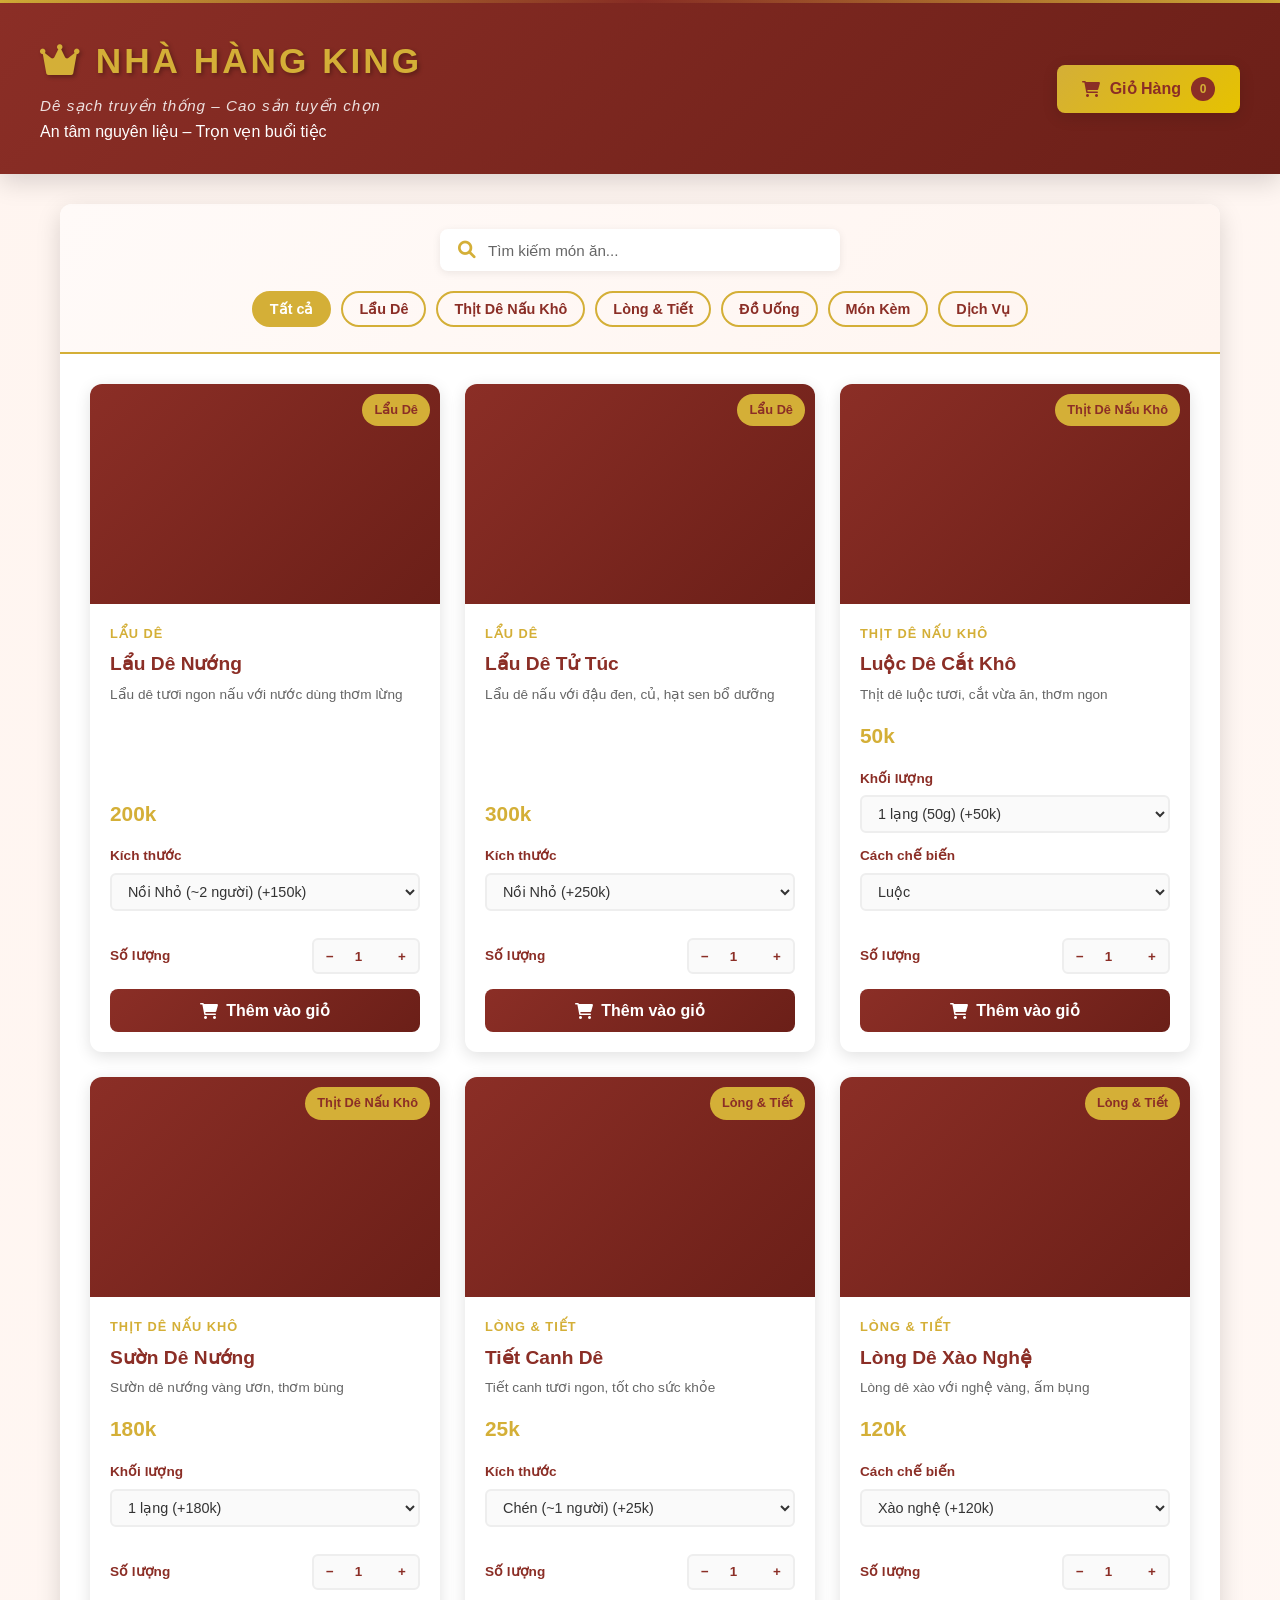
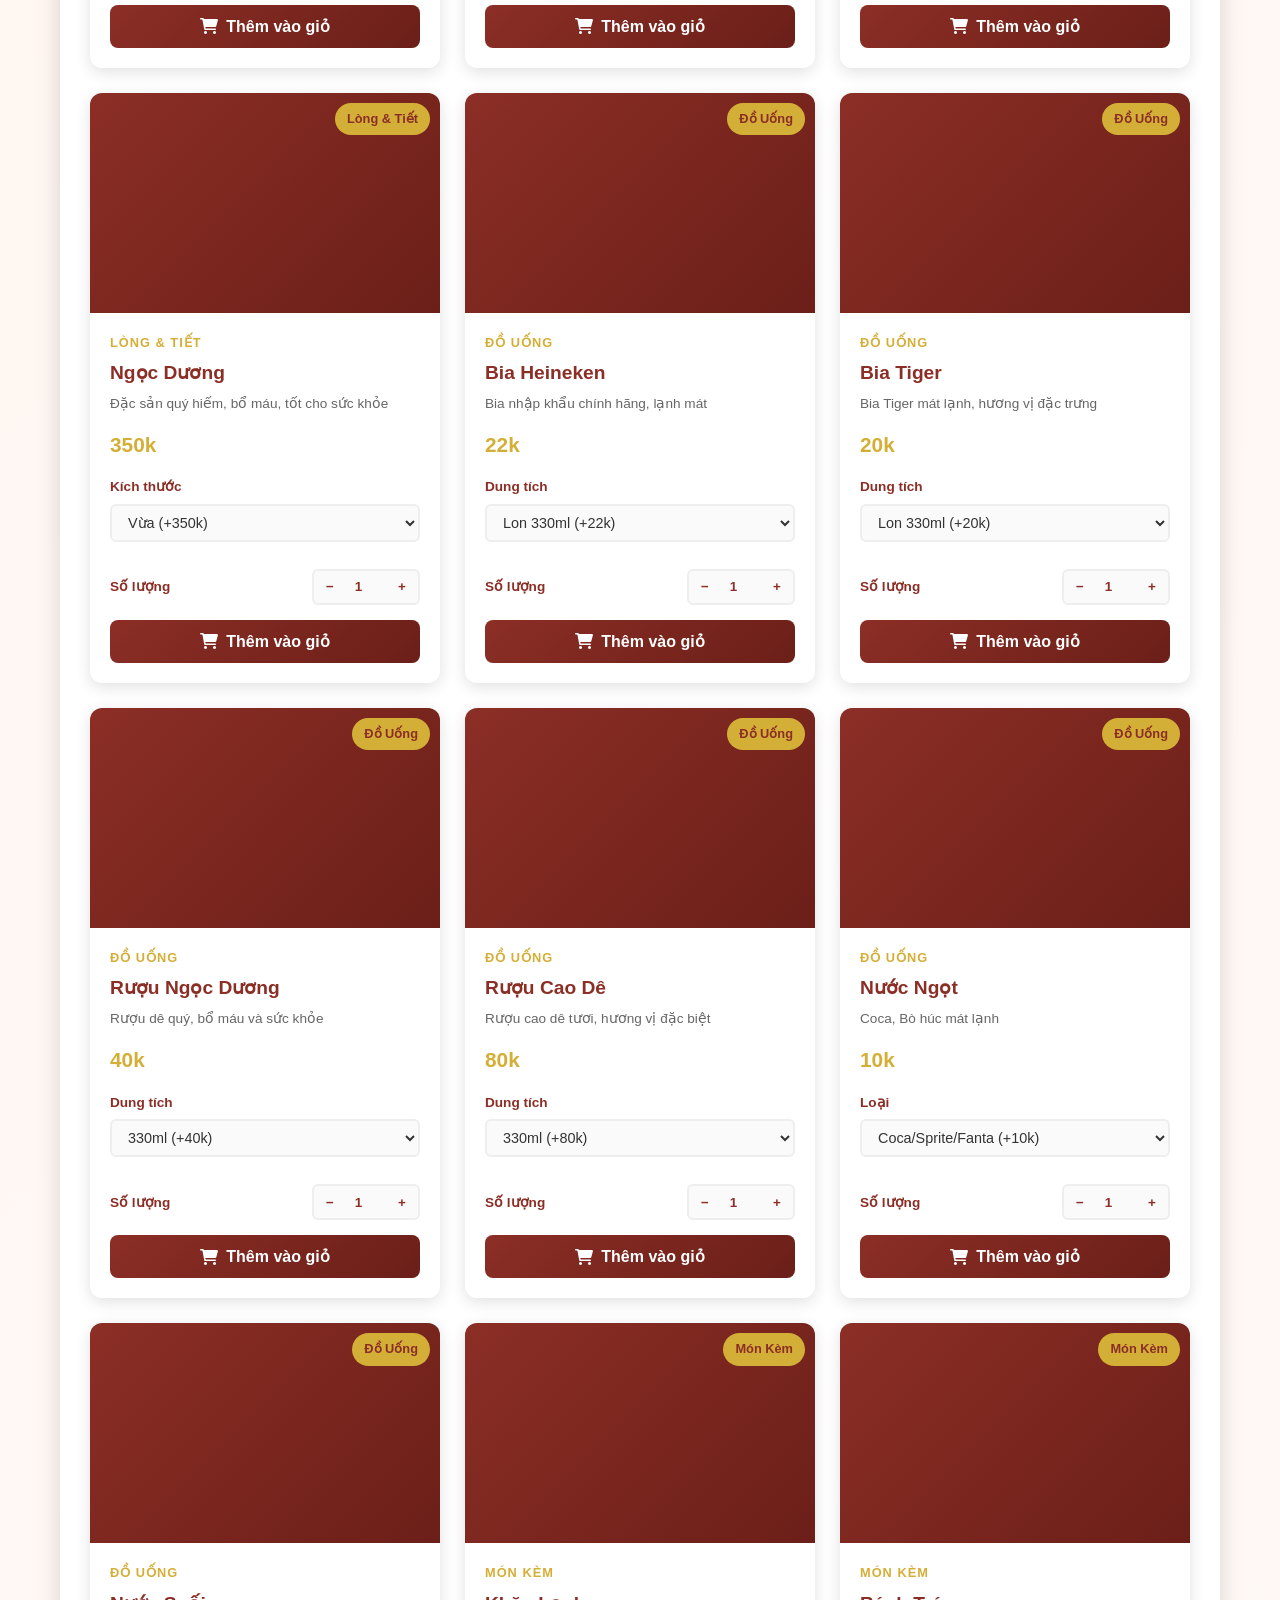
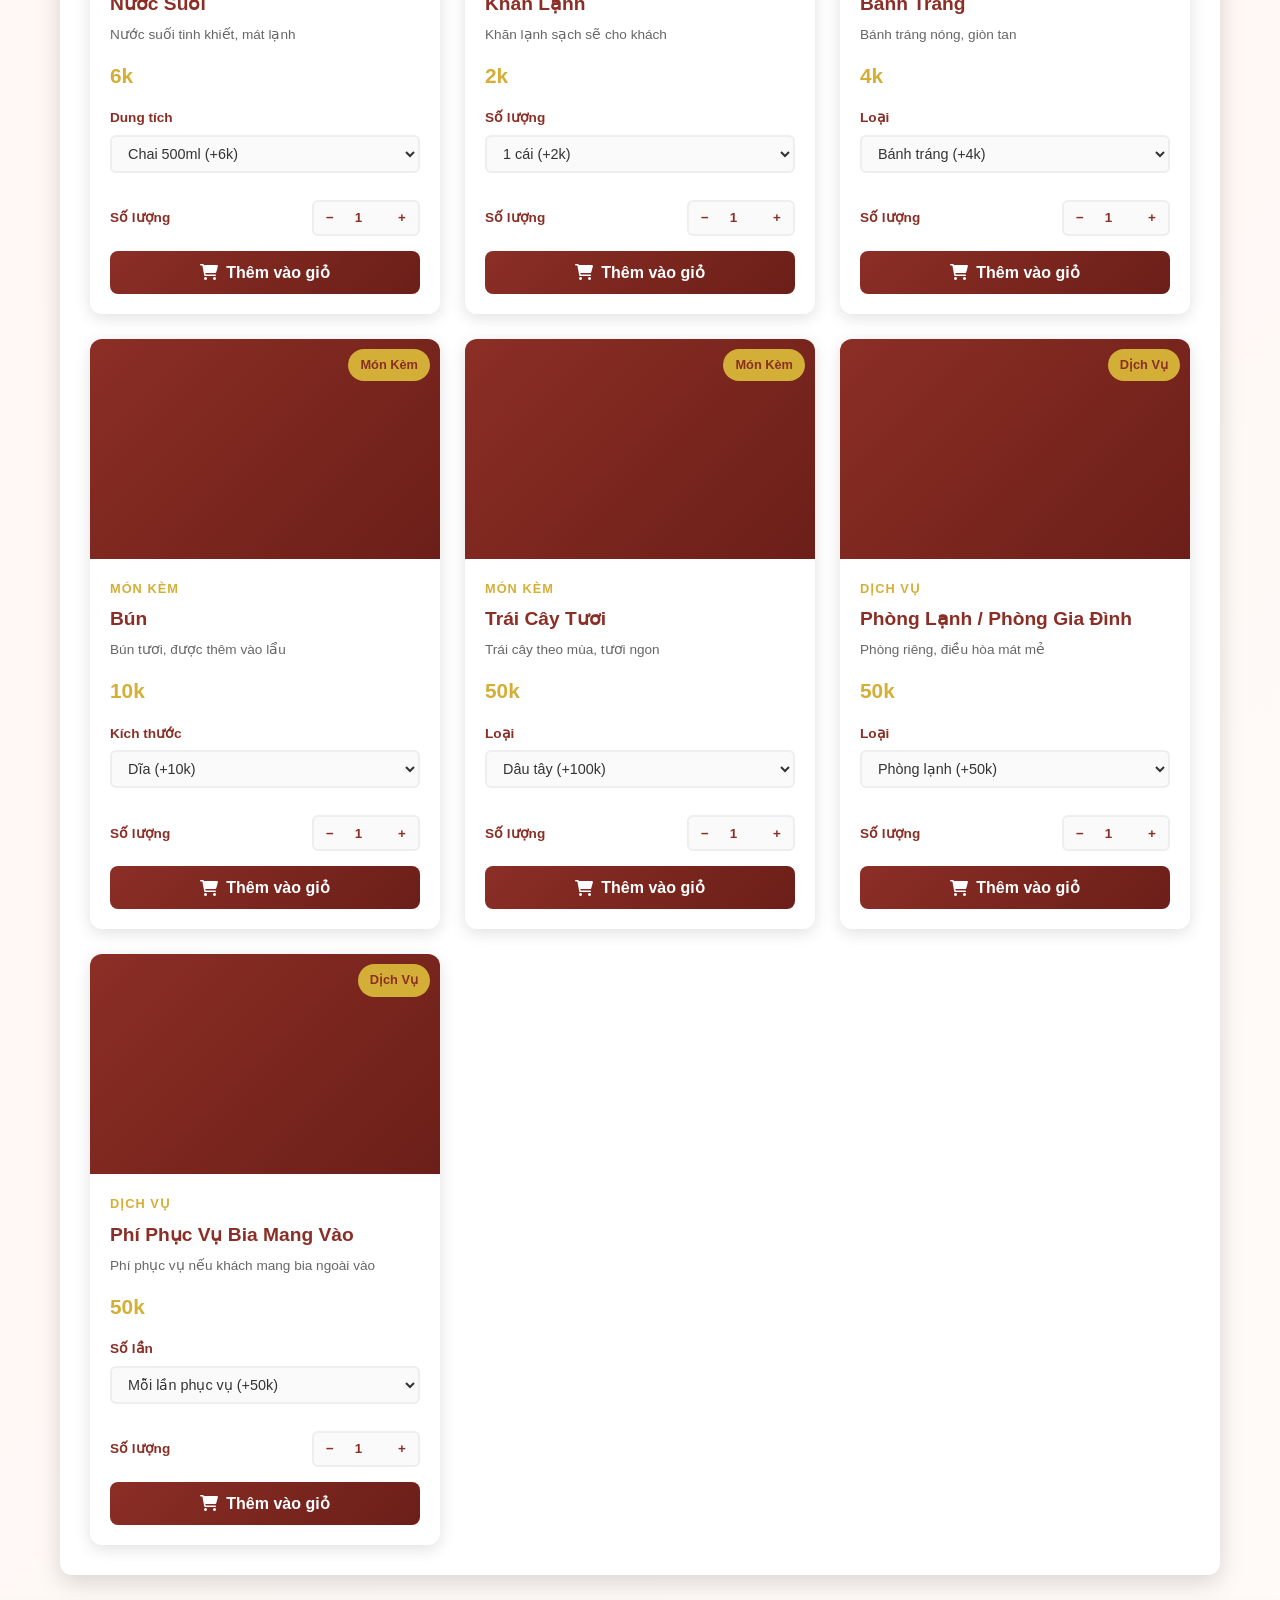
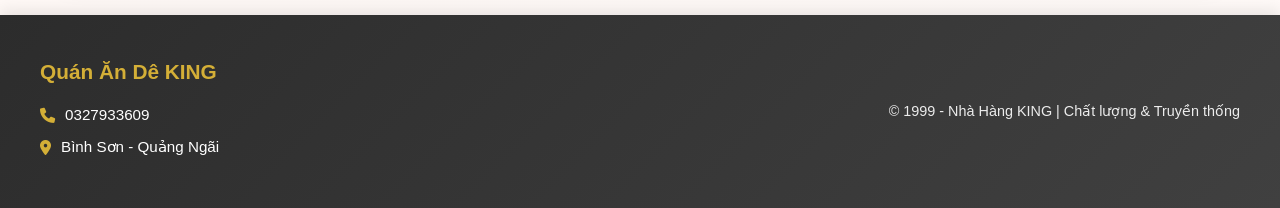
==== commit b4c0cbc7: "Fix web" ====
--- a/index.html
+++ b/index.html
@@ -86,11 +86,11 @@
         <div class="footer-content">
             <div class="footer-info">
                 <h3>Quán Ăn Dê KING</h3>
-                <p><i class="fas fa-phone"></i> 0123456789</p>
-                <p><i class="fas fa-map-marker-alt"></i> Hà Nội</p>
+                <p><i class="fas fa-phone"></i> 0327933609</p>
+                <p><i class="fas fa-map-marker-alt"></i> Bình Sơn - Quảng Ngãi</p>
             </div>
             <div class="footer-note">
-                <p>© 2025 - Nhà Hàng KING | Chất lượng & Truyền thống</p>
+                <p>© 1999 - Nhà Hàng KING | Chất lượng & Truyền thống</p>
             </div>
         </div>
     </footer>
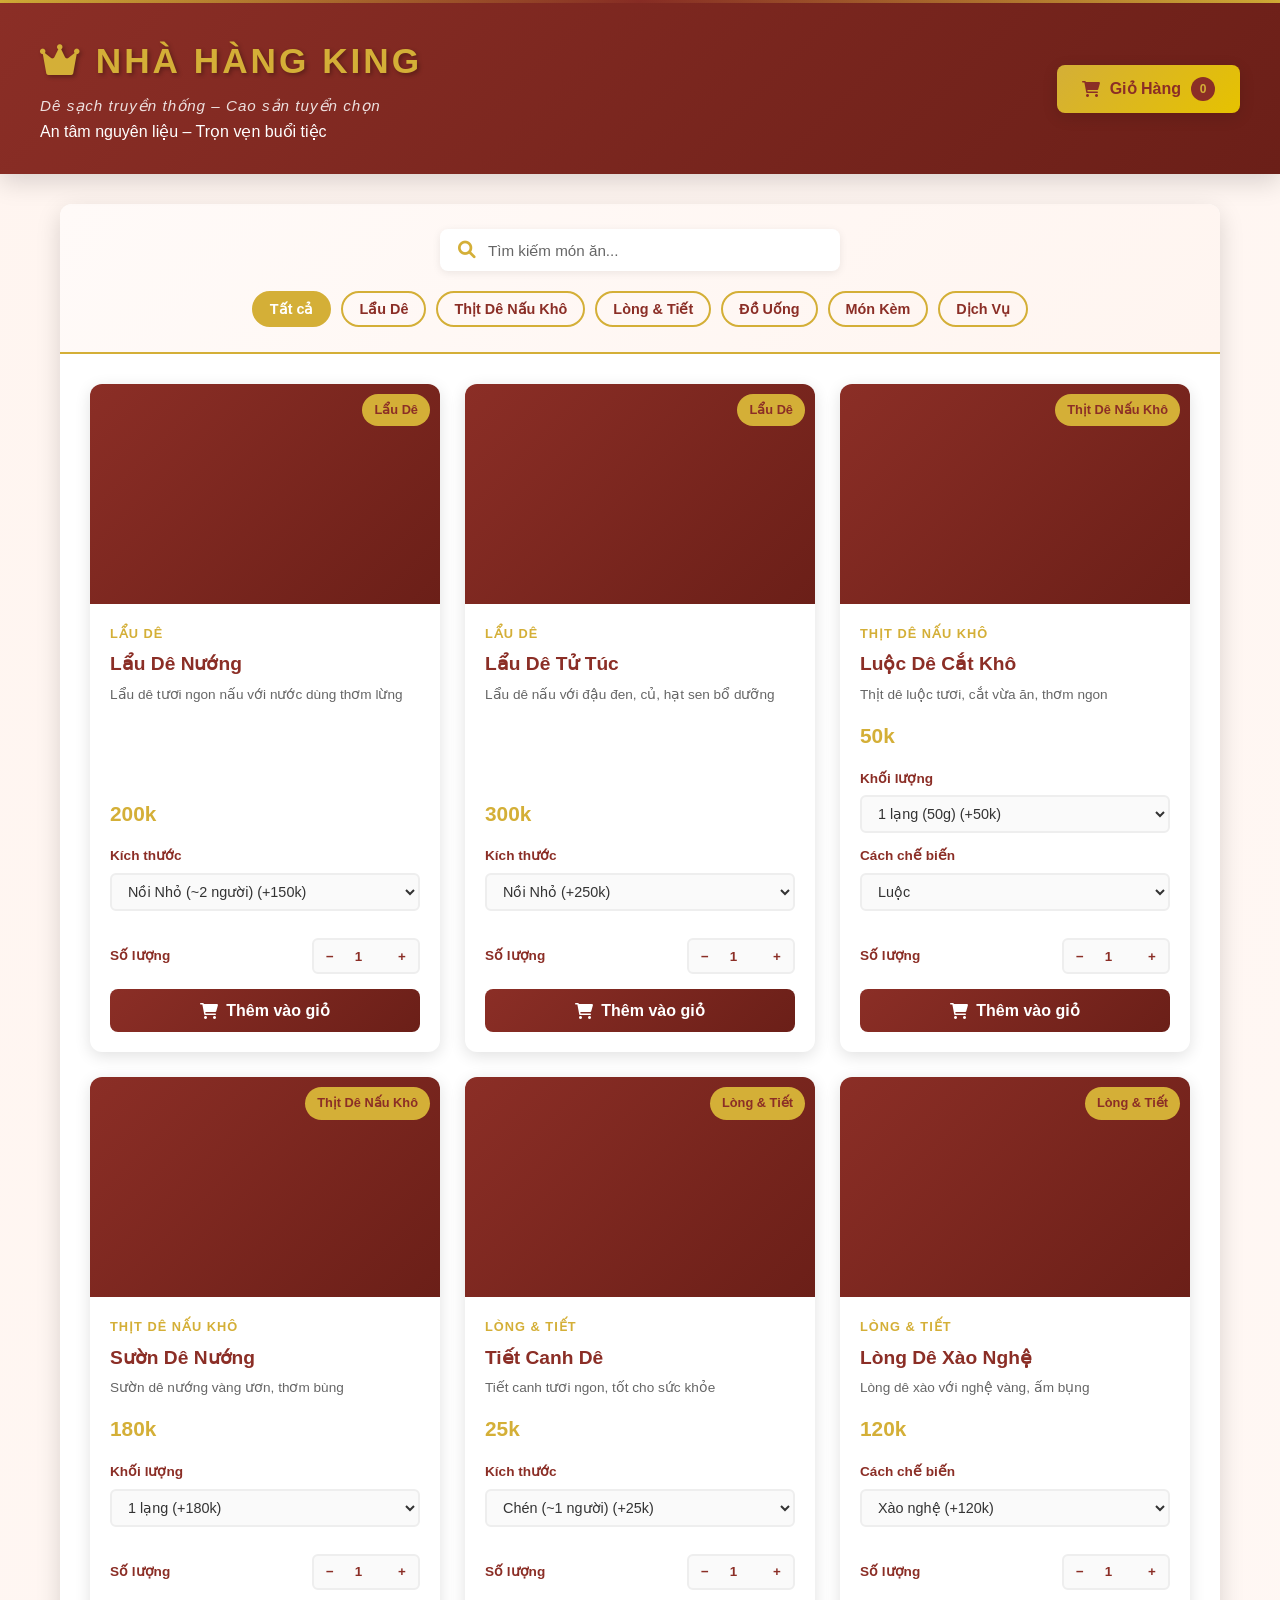
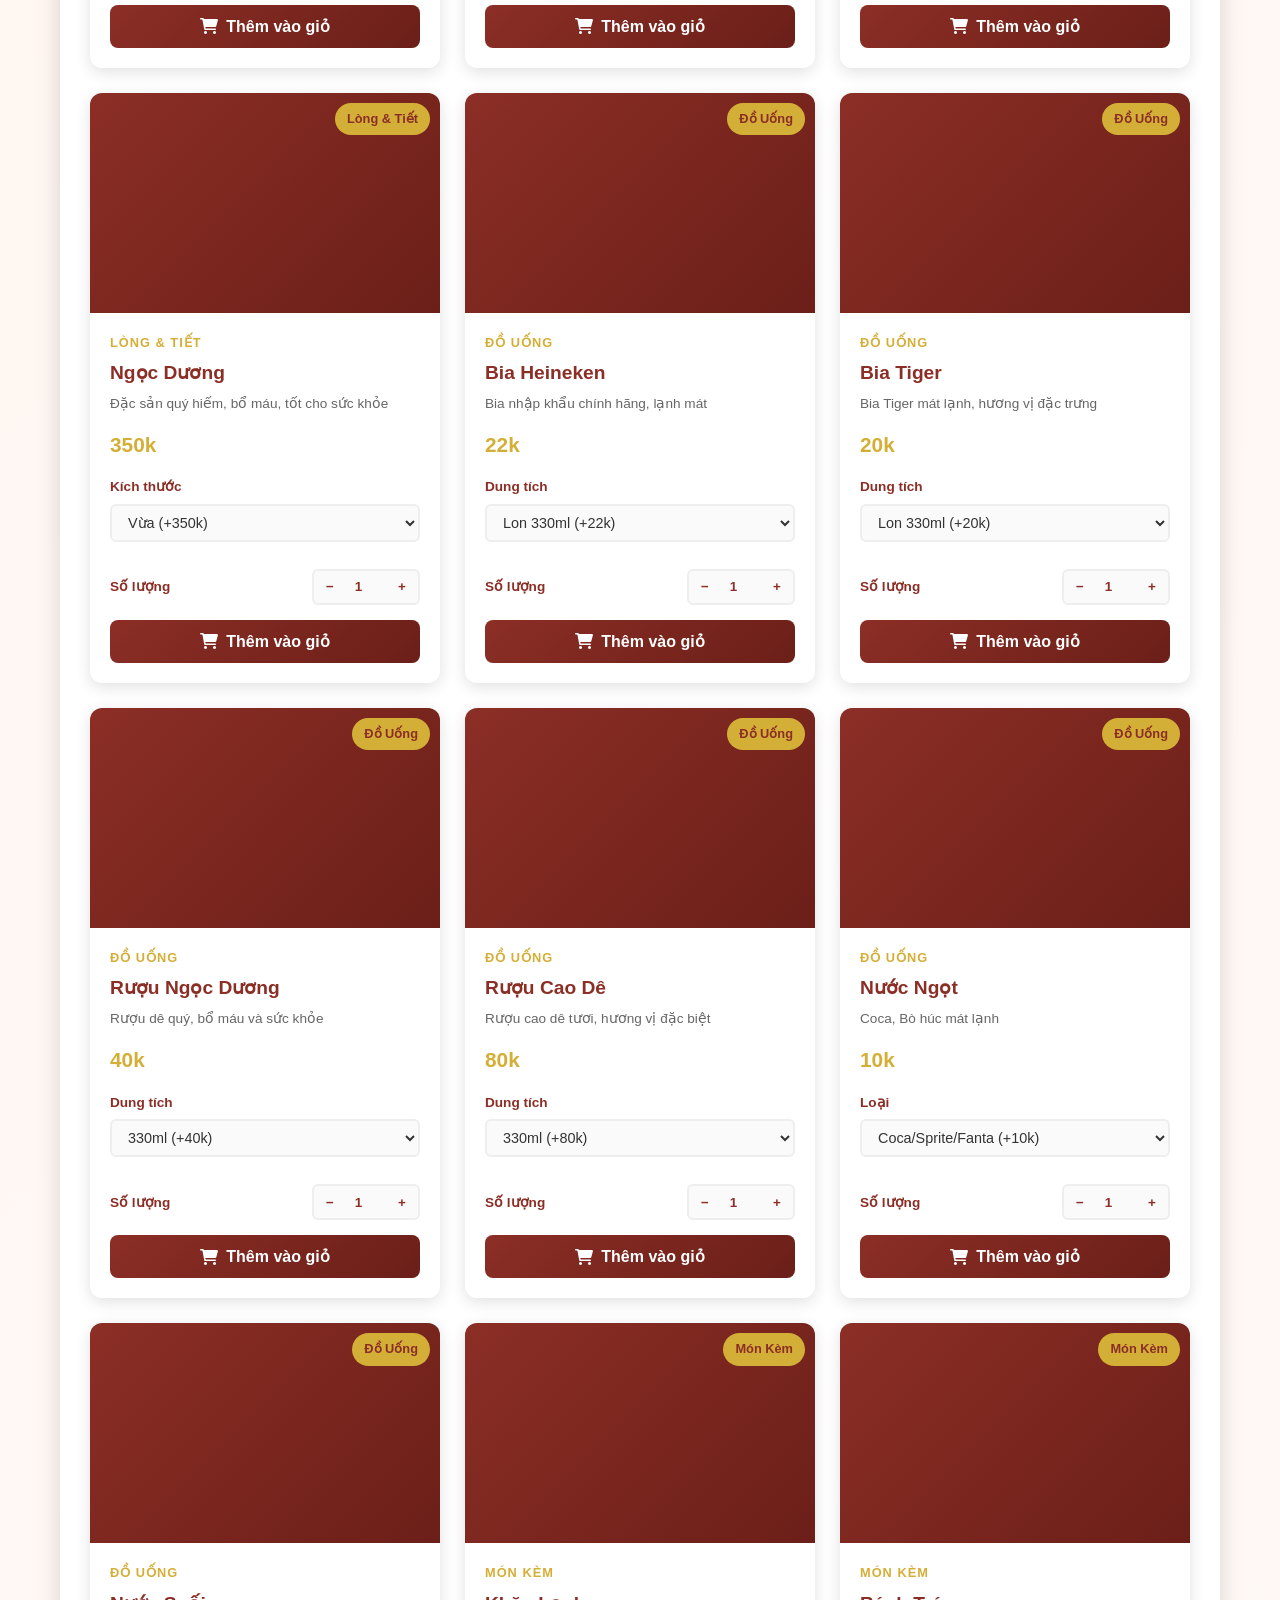
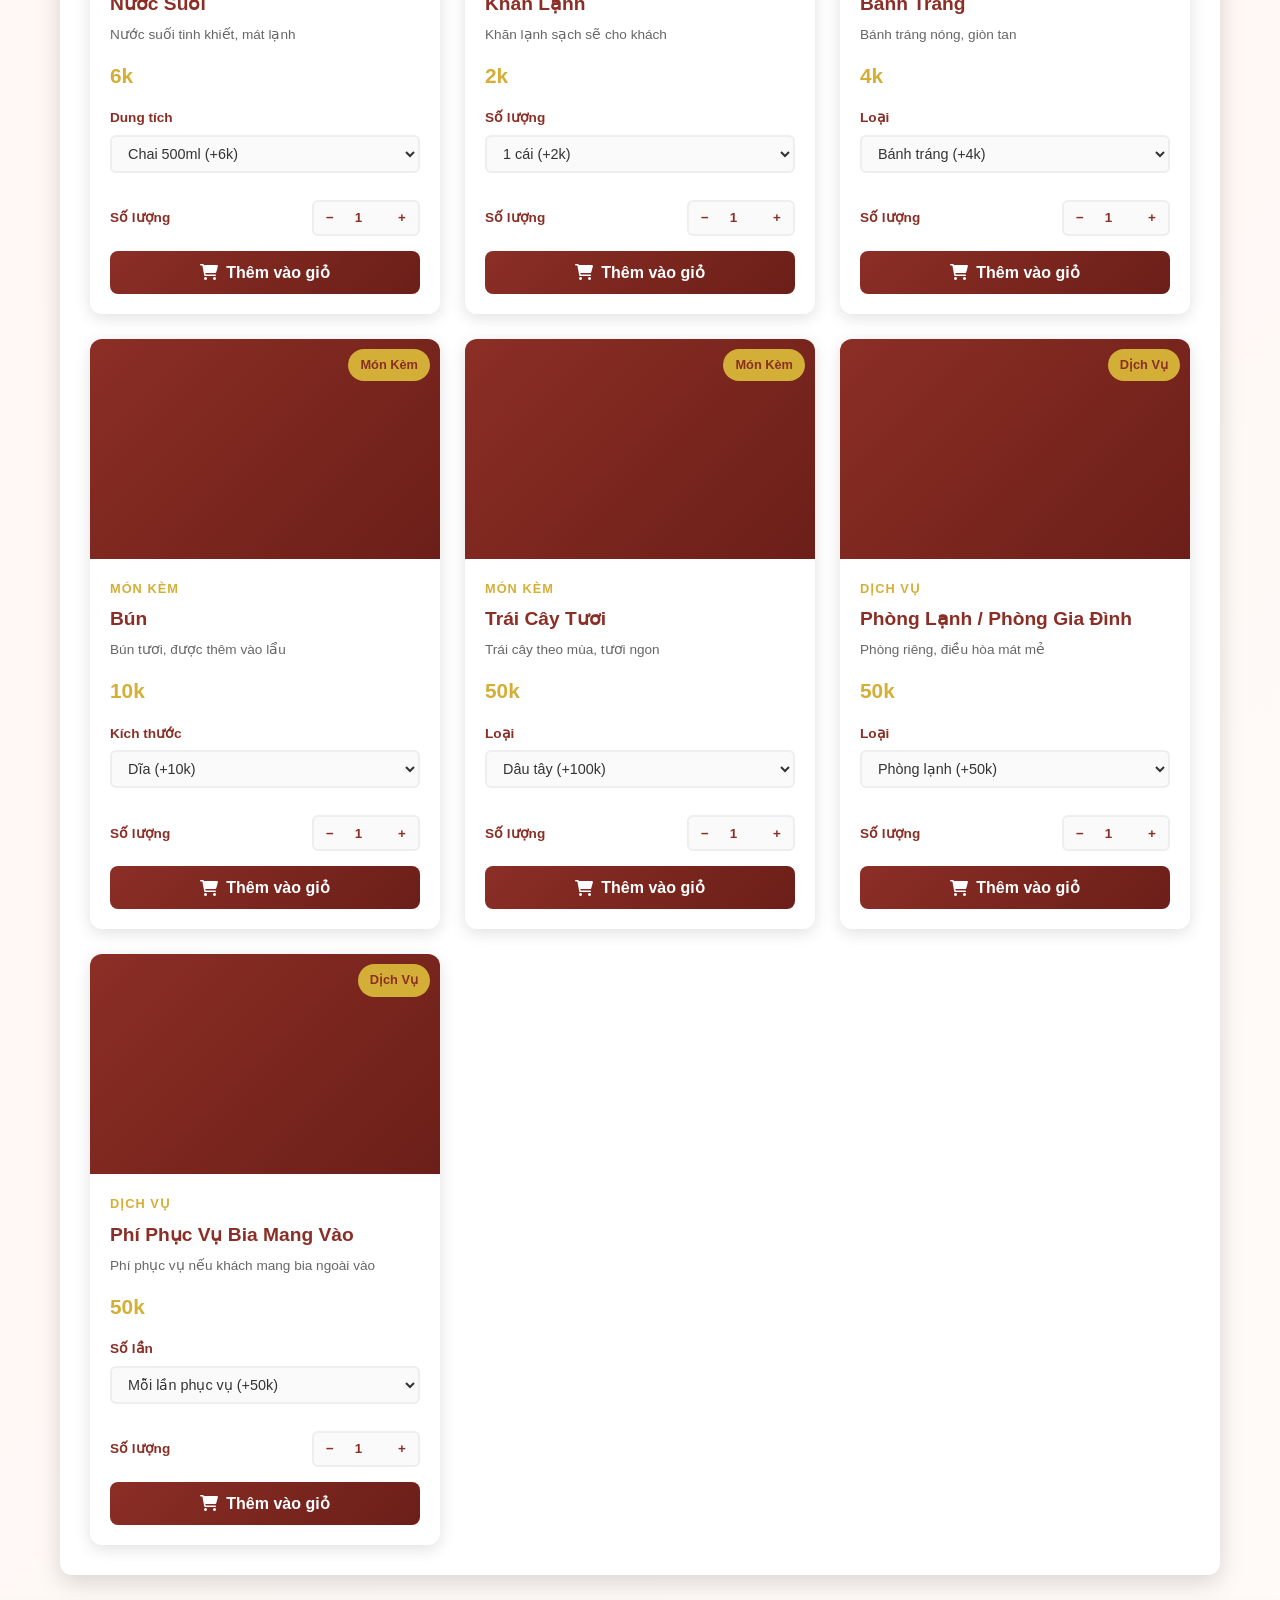
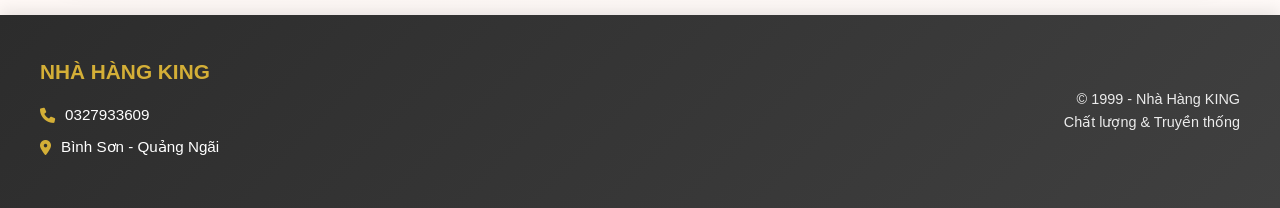
==== commit be29082e: "cap nhat" ====
--- a/index.html
+++ b/index.html
@@ -85,12 +85,13 @@
     <footer>
         <div class="footer-content">
             <div class="footer-info">
-                <h3>Quán Ăn Dê KING</h3>
+                <h3>NHÀ HÀNG KING</h3>
                 <p><i class="fas fa-phone"></i> 0327933609</p>
                 <p><i class="fas fa-map-marker-alt"></i> Bình Sơn - Quảng Ngãi</p>
             </div>
             <div class="footer-note">
-                <p>© 1999 - Nhà Hàng KING | Chất lượng & Truyền thống</p>
+                <p>© 1999 - Nhà Hàng KING</p>
+                <P>Chất lượng & Truyền thống </P>
             </div>
         </div>
     </footer>
--- a/styles.css
+++ b/styles.css
@@ -101,13 +101,13 @@
 }
 
 .cart-btn:hover {
-    transform: translateY(-2px);
+    transform: scale(1.02) translateY(-3px);
     box-shadow: var(--shadow-lg);
     background: linear-gradient(135deg, var(--secondary-light) 0%, #FFF4A8 100%);
 }
 
 .cart-btn:active {
-    transform: translateY(0);
+    transform: scale(0.98);
 }
 
 .cart-badge {
@@ -196,11 +196,17 @@
 .filter-btn:hover {
     background: var(--secondary);
     color: var(--white);
+    transform: scale(1.05); /* Slightly scale up on hover */
+}
+
+.filter-btn:active {
+    transform: scale(0.95); /* Slightly scale down on click */
 }
 
 .filter-btn.active {
     background: var(--secondary);
     color: var(--white);
+    transform: scale(1); /* Ensure active state doesn't scale on its own */
 }
 
 /* ============ MENU SECTION ============ */
@@ -331,11 +337,11 @@
 }
 
 .option-label {
+    display: block;
+    font-weight: 700;
+    color: var(--primary);
+    margin-bottom: 6px;
     font-size: 0.85em;
-    font-weight: 600;
-    color: var(--primary);
-    margin-bottom: 6px;
-    display: block;
 }
 
 .option-select {
@@ -393,6 +399,11 @@
 .qty-btn:hover {
     background: var(--secondary);
     color: var(--white);
+    transform: scale(1.1); /* Slightly larger on hover */
+}
+
+.qty-btn:active {
+    transform: scale(0.9); /* Slightly smaller on click */
 }
 
 .qty-input {
@@ -426,13 +437,13 @@
 }
 
 .add-to-cart-btn:hover {
-    transform: translateY(-2px);
+    transform: translateY(-3px); /* More pronounced lift */
     box-shadow: var(--shadow-md);
     background: linear-gradient(135deg, var(--primary-dark) 0%, #4B0F07 100%);
 }
 
 .add-to-cart-btn:active {
-    transform: translateY(0);
+    transform: scale(0.98); /* Slight scale down on click */
 }
 
 /* ============ CART SECTION ============ */
@@ -498,7 +509,11 @@
 
 .close-btn:hover {
     background: rgba(255, 255, 255, 0.3);
-    transform: rotate(90deg);
+    transform: rotate(90deg) scale(1.2); /* Rotate and slightly scale up on hover */
+}
+
+.close-btn:active {
+    transform: rotate(90deg) scale(0.9); /* Slightly scale down on click */
 }
 
 #cart-content {
@@ -607,15 +622,11 @@
 .cart-qty-btn:hover {
     background: var(--secondary);
     color: var(--white);
-}
-
-.cart-qty-display {
-    width: 32px;
-    text-align: center;
-    font-weight: 600;
-    color: var(--primary);
-    border: none;
-    background: transparent;
+    transform: scale(1.1); /* Slightly larger on hover */
+}
+
+.cart-qty-btn:active {
+    transform: scale(0.9); /* Slightly smaller on click */
 }
 
 .cart-edit-btn {
@@ -638,6 +649,10 @@
     box-shadow: var(--shadow-sm);
 }
 
+.cart-edit-btn:active {
+    transform: scale(0.9);
+}
+
 .cart-delete-btn {
     width: 32px;
     height: 32px;
@@ -656,6 +671,10 @@
 .cart-delete-btn:hover {
     transform: scale(1.1);
     box-shadow: var(--shadow-sm);
+}
+
+.cart-delete-btn:active {
+    transform: scale(0.9);
 }
 
 /* ============ EDIT MODAL ============ */
@@ -713,6 +732,10 @@
 
 .edit-modal-close:hover {
     transform: scale(1.2);
+}
+
+.edit-modal-close:active {
+    transform: scale(0.9);
 }
 
 .edit-modal-body {
@@ -875,8 +898,12 @@
 }
 
 .btn-secondary:hover {
-    transform: translateY(-2px);
+    transform: translateY(-3px); /* More pronounced lift */
     box-shadow: var(--shadow-md);
+}
+
+.btn-secondary:active {
+    transform: scale(0.98); /* Slight scale down on click */
 }
 
 .btn-primary {
@@ -896,12 +923,12 @@
 }
 
 .btn-primary:hover {
-    transform: translateY(-2px);
+    transform: translateY(-3px); /* More pronounced lift */
     box-shadow: var(--shadow-lg);
 }
 
 .btn-primary:active {
-    transform: translateY(0);
+    transform: scale(0.98); /* Slight scale down on click */
 }
 
 /* ============ FOOTER ============ */
@@ -1100,6 +1127,10 @@
     transform: scale(1.2);
 }
 
+.saved-orders-close:active {
+    transform: scale(0.9);
+}
+
 .saved-orders-list {
     padding: 20px;
 }
@@ -1195,4 +1226,4 @@
     text-align: center;
     padding: 40px 20px;
     color: var(--text-light);
-}
+}
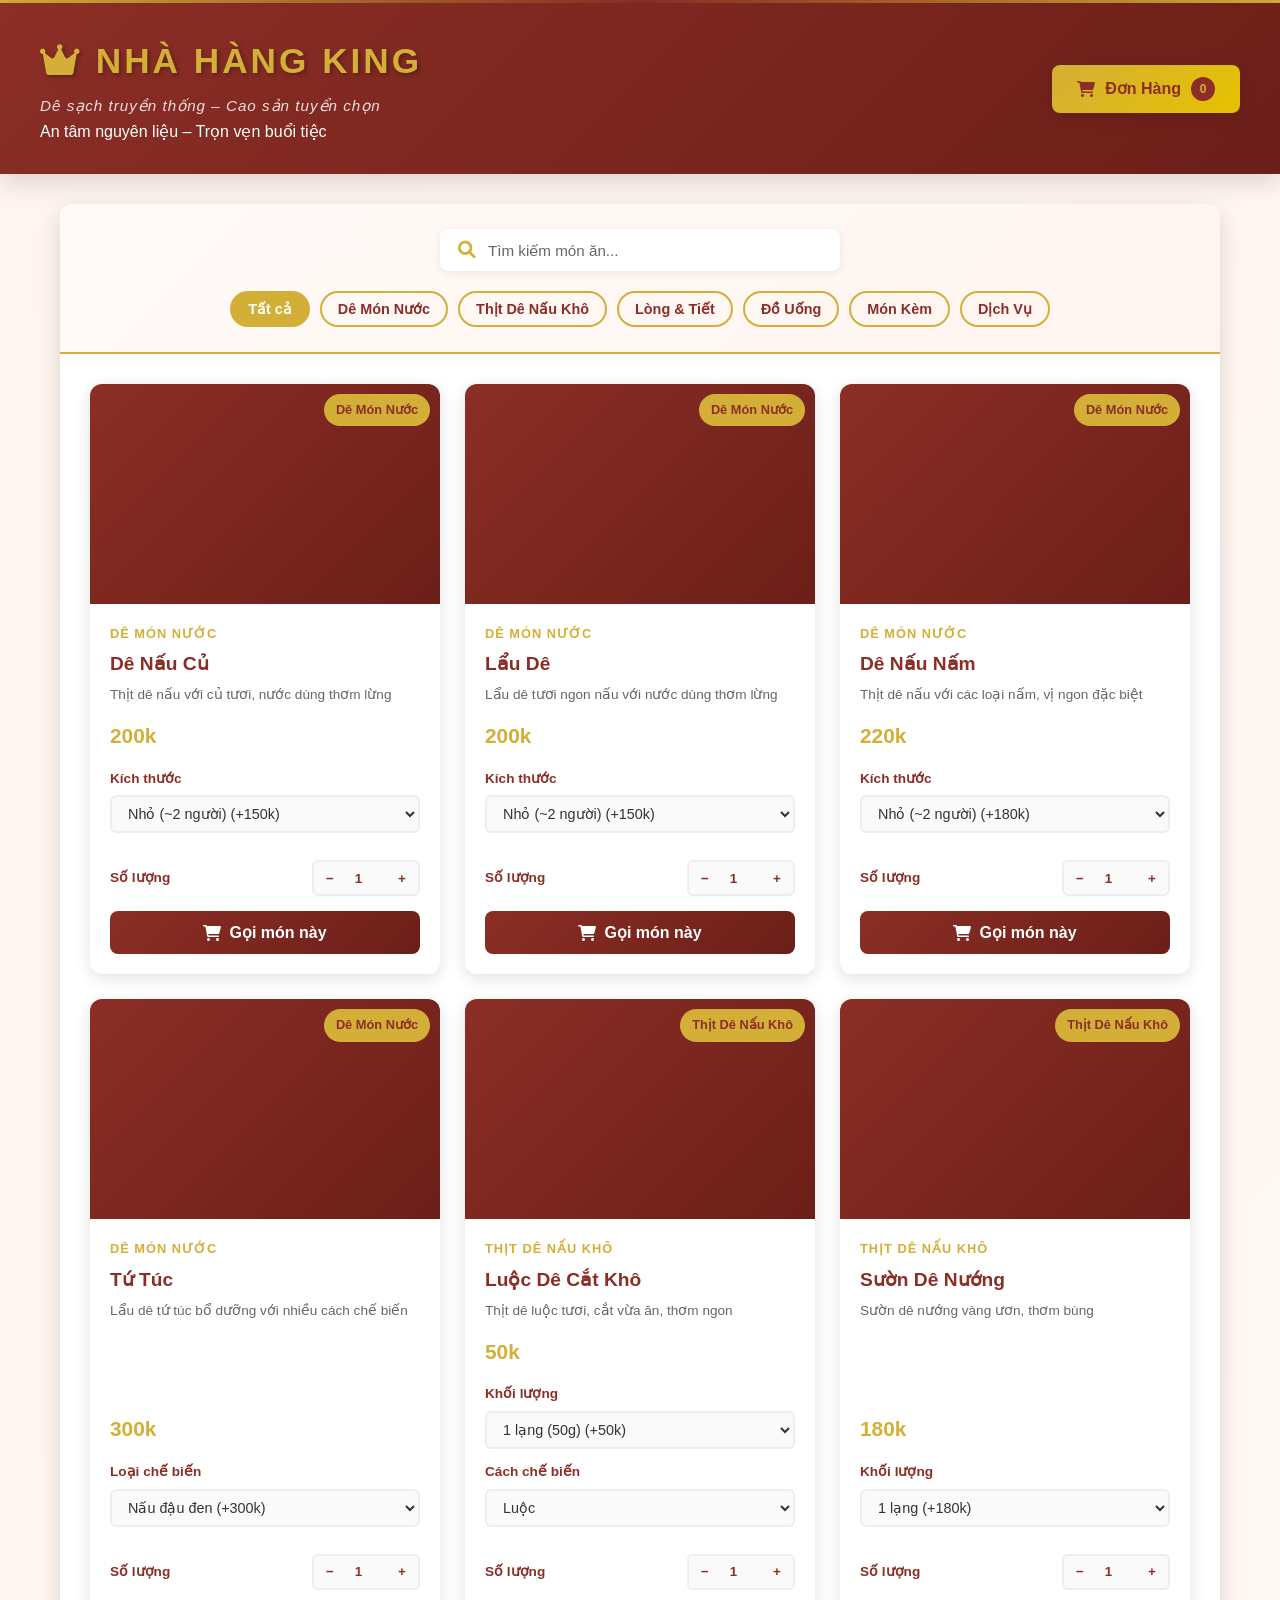
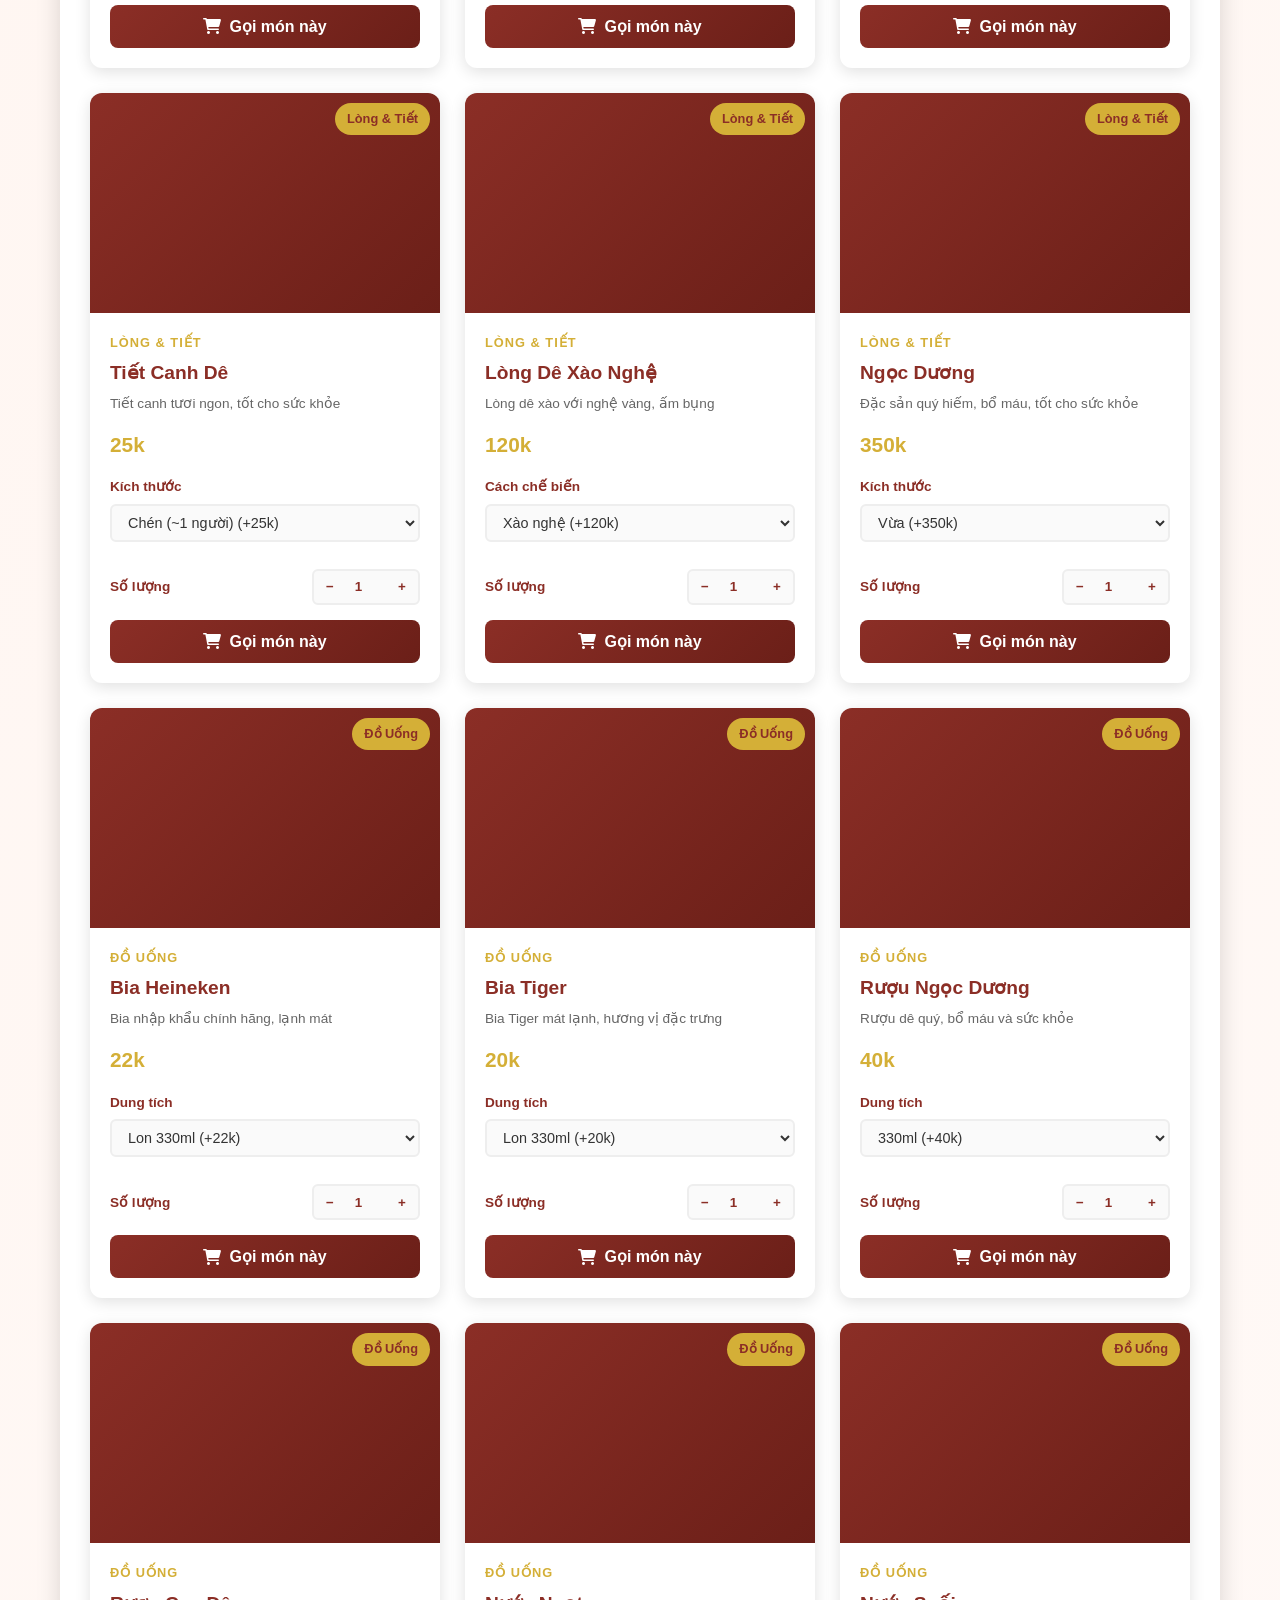
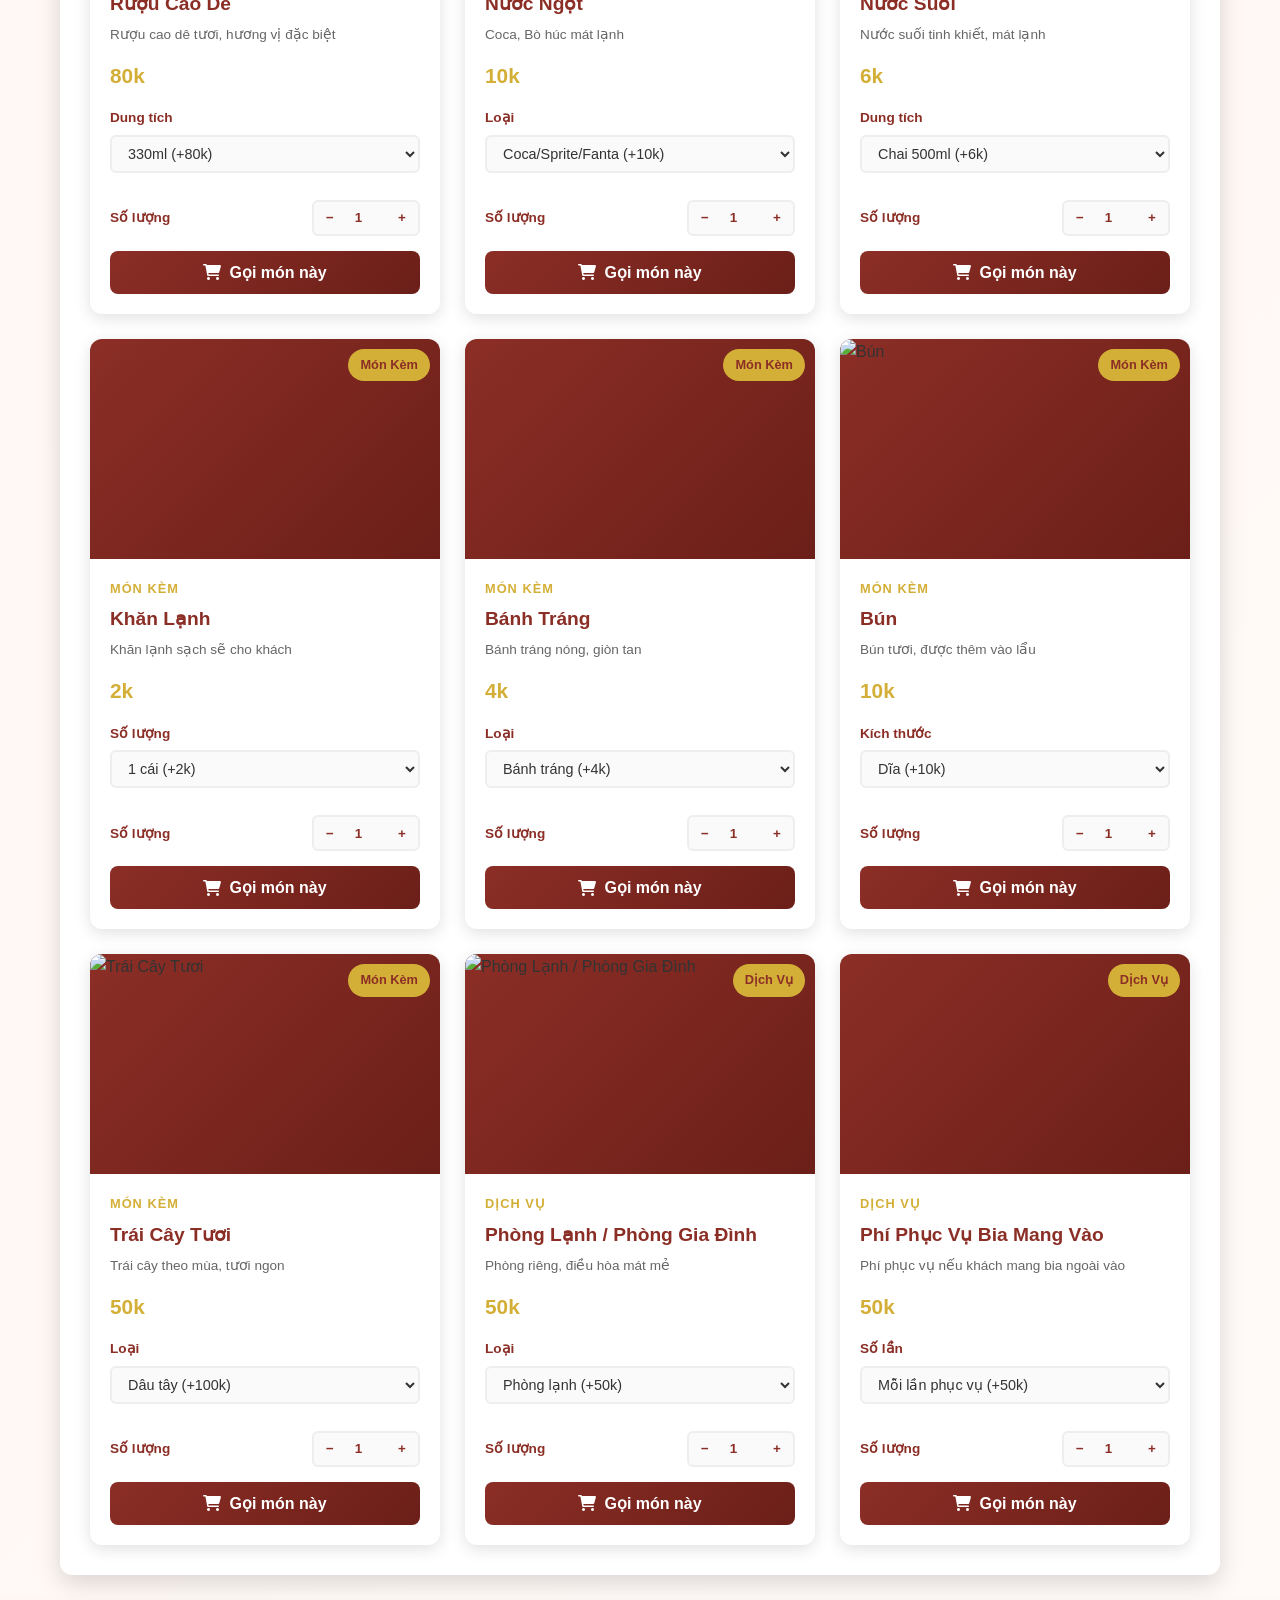
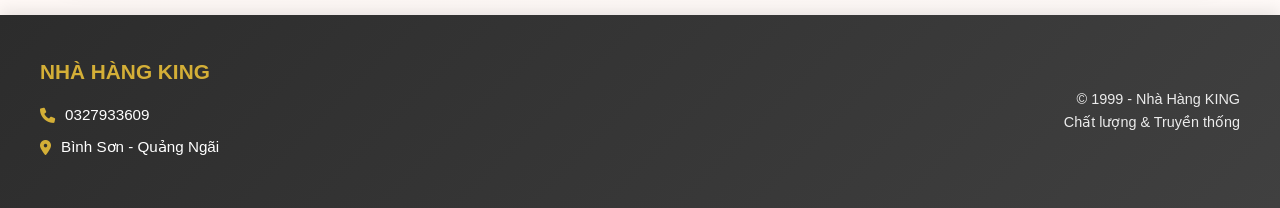
==== commit 296a58d6: "cap nhat menu" ====
--- a/index.html
+++ b/index.html
@@ -18,7 +18,7 @@
             </div>
             <button id="view-cart" class="cart-btn">
                 <i class="fas fa-shopping-cart"></i> 
-                <span>Giỏ Hàng</span>
+                <span>Đơn Hàng</span>
                 <span id="cart-count" class="cart-badge">0</span>
             </button>
         </div>
@@ -46,7 +46,7 @@
 
             <section id="cart-section" class="hidden cart-section">
                 <div class="cart-header">
-                    <h2><i class="fas fa-shopping-cart"></i> Giỏ Hàng Của Bạn</h2>
+                    <h2><i class="fas fa-shopping-cart"></i> Đơn Hàng Của Bạn</h2>
                     <button id="close-cart" class="close-btn"><i class="fas fa-times"></i></button>
                 </div>
                 
@@ -54,7 +54,7 @@
                     <ul id="cart-list" class="cart-list"></ul>
                     <div class="cart-empty" id="cart-empty">
                         <i class="fas fa-shopping-basket"></i>
-                        <p>Giỏ hàng trống</p>
+                        <p>Đơn hàng trống</p>
                     </div>
                 </div>
 
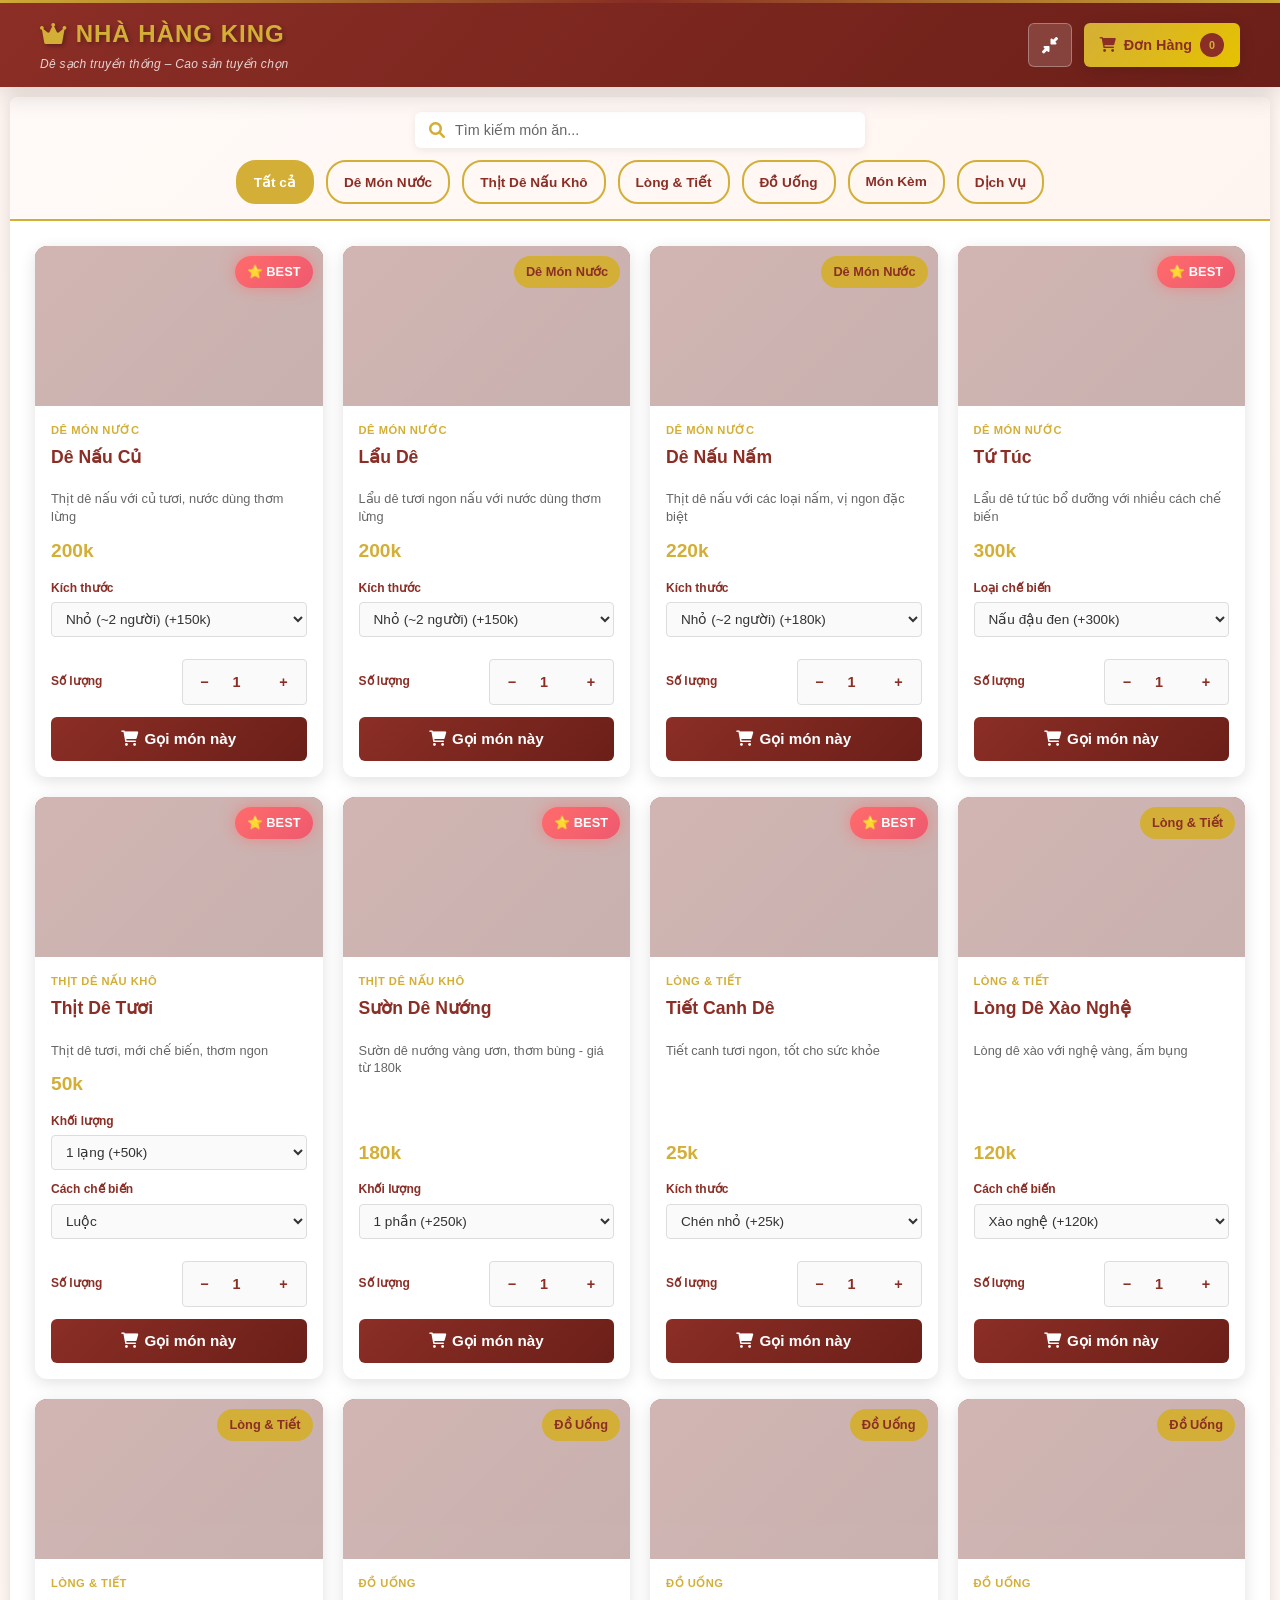
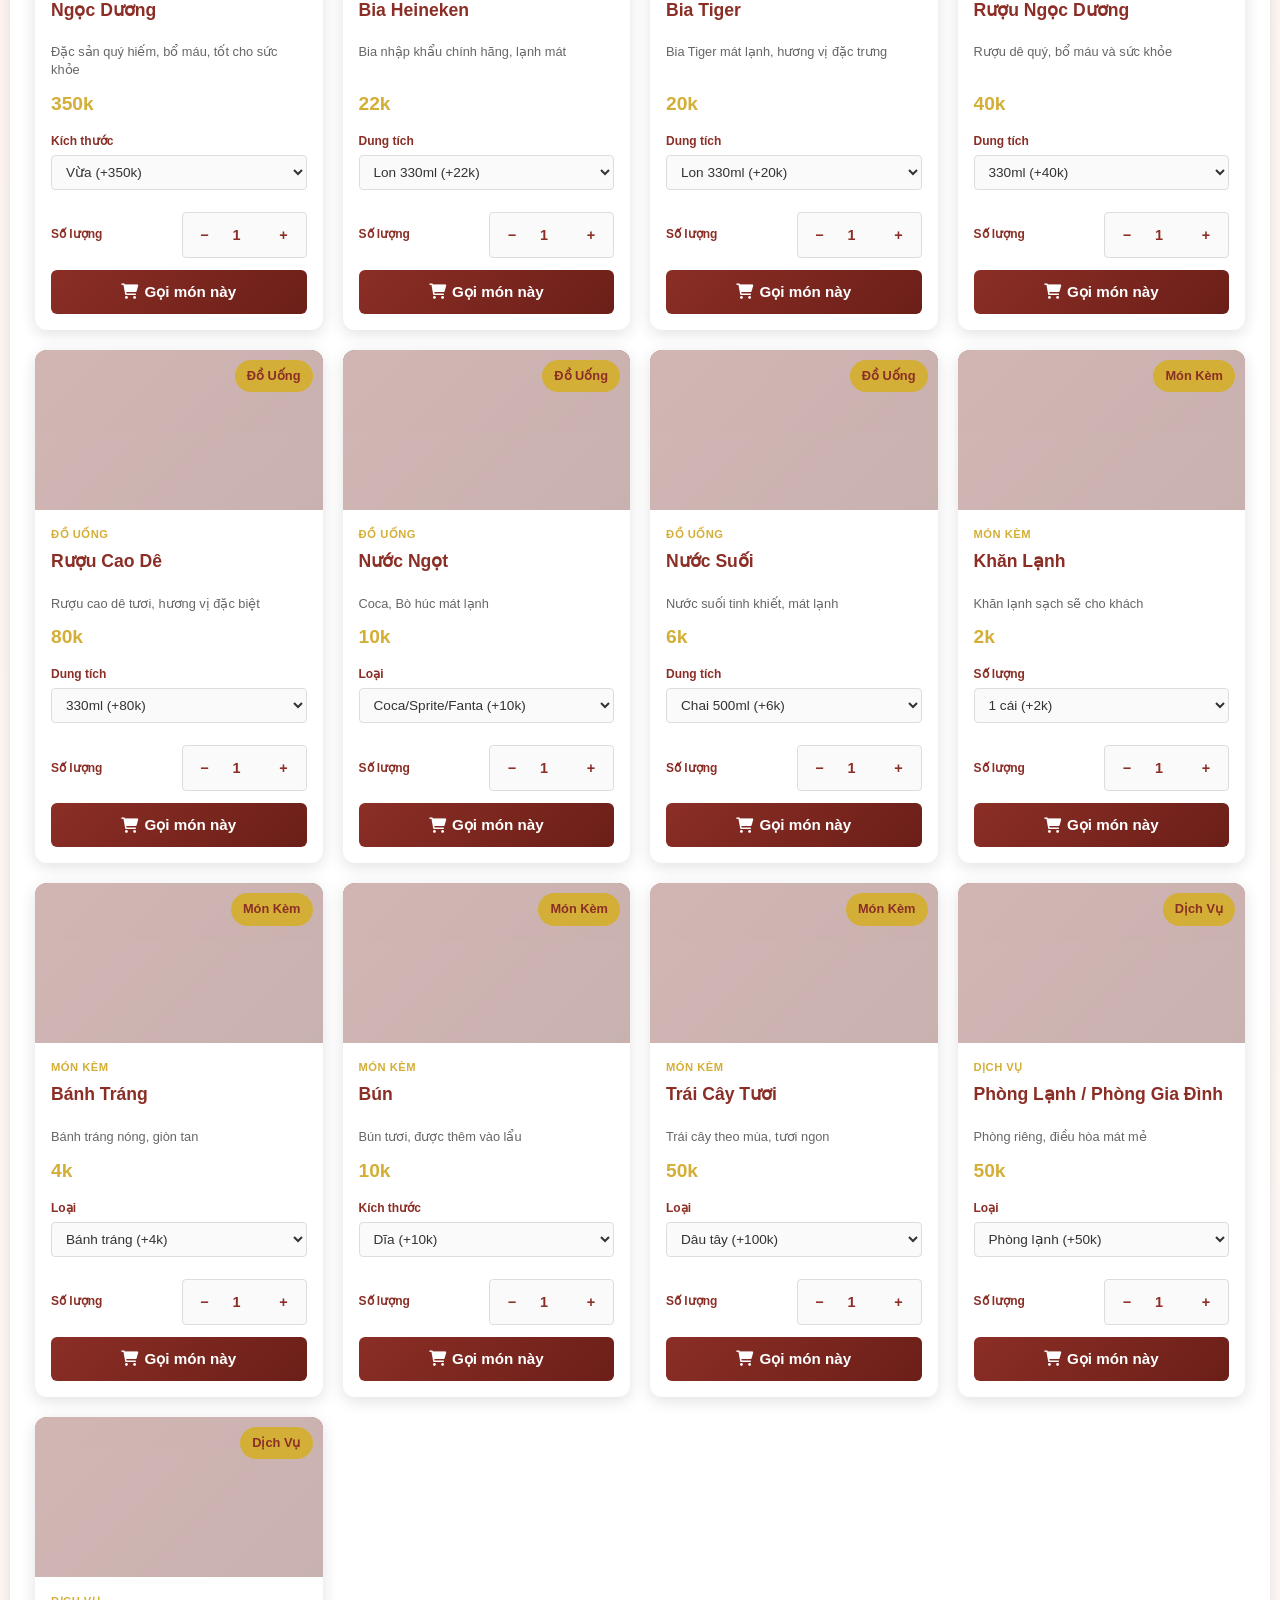
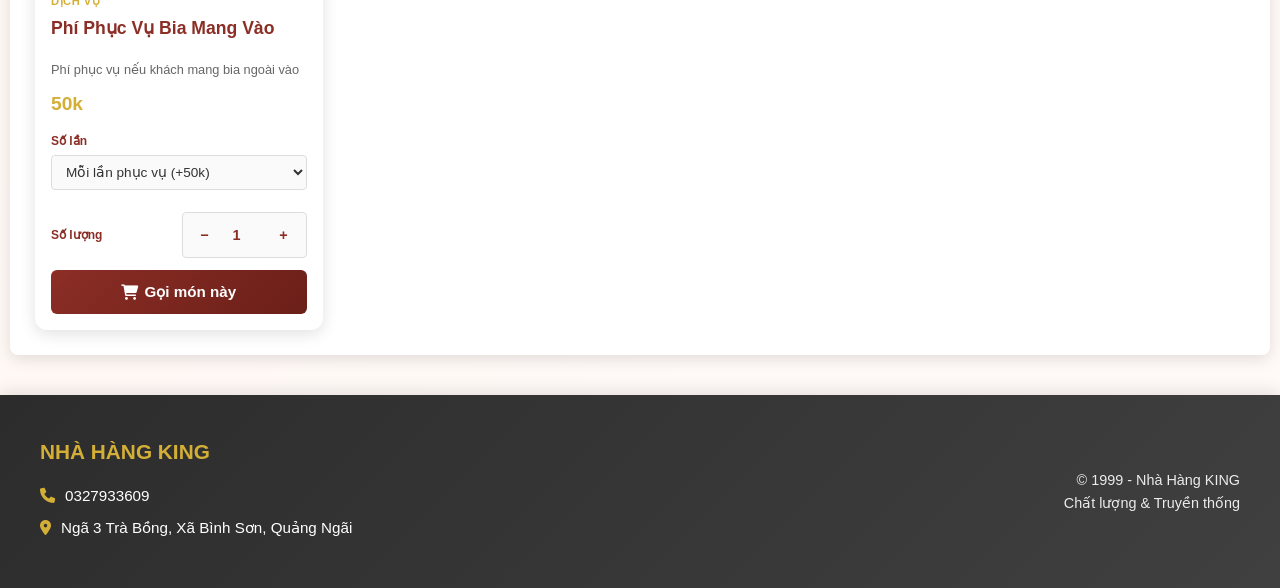
==== commit 60fd6a8c: "thay doi cau truc" ====
--- a/index.html
+++ b/index.html
@@ -2,7 +2,10 @@
 <html lang="vi">
 <head>
     <meta charset="UTF-8">
-    <meta name="viewport" content="width=device-width, initial-scale=1.0">
+    <meta name="viewport" content="width=device-width, initial-scale=1.0, viewport-fit=cover, maximum-scale=1.0, user-scalable=no">
+    <meta name="apple-mobile-web-app-capable" content="yes">
+    <meta name="apple-mobile-web-app-status-bar-style" content="black-translucent">
+    <meta name="theme-color" content="#8B2E26">
     <title>NHÀ HÀNG KING - Menu Cao Cấp</title>
     <link rel="stylesheet" href="https://cdnjs.cloudflare.com/ajax/libs/font-awesome/6.0.0/css/all.min.css">
     <link rel="stylesheet" href="styles.css">
@@ -12,15 +15,19 @@
     <header>
         <div class="header-content">
             <div class="logo-section">
-                <h1><i class="fas fa-crown"></i> NHÀ HÀNG KING</h1>
-                <p class="tagline">Dê sạch truyền thống – Cao sản tuyển chọn</p>
-                <p class="sub-tagline">An tâm nguyên liệu – Trọn vẹn buổi tiệc</p>
+                <h1><i class="fas fa-crown"></i> <span id="logo-text">NHÀ HÀNG KING</span></h1>
+                <p class="tagline" id="tagline-text">Dê sạch truyền thống – Cao sản tuyển chọn</p>
             </div>
-            <button id="view-cart" class="cart-btn">
-                <i class="fas fa-shopping-cart"></i> 
-                <span>Đơn Hàng</span>
-                <span id="cart-count" class="cart-badge">0</span>
-            </button>
+            <div class="header-controls">
+                <button id="toggle-compact" class="toggle-btn" title="Chế độ gọn gàng">
+                    <i class="fas fa-compress-alt"></i>
+                </button>
+                <button id="view-cart" class="cart-btn">
+                    <i class="fas fa-shopping-cart"></i> 
+                    <span id="cart-text">Đơn Hàng</span>
+                    <span id="cart-count" class="cart-badge">0</span>
+                </button>
+            </div>
         </div>
     </header>
 
@@ -68,10 +75,16 @@
                     <textarea id="notes" class="notes-input" placeholder="Ghi chú thêm (tuỳ chọn)..." rows="3"></textarea>
                     <div class="cart-actions">
                         <button id="save-order-btn" class="btn-secondary">
-                            <i class="fas fa-save"></i> Lưu Đơn
+                            <i class="fas fa-save"></i> Lưu Nháp
                         </button>
                         <button id="load-order-btn" class="btn-secondary">
-                            <i class="fas fa-history"></i> Tải Lại
+                            <i class="fas fa-history"></i> Tải
+                        </button>
+                        <button id="view-history-btn" class="btn-secondary">
+                            <i class="fas fa-list"></i> Lịch sử
+                        </button>
+                        <button id="clear-cart-btn" class="btn-secondary btn-danger">
+                            <i class="fas fa-trash"></i> Xóa
                         </button>
                     </div>
                     <button id="complete-order" class="btn-primary">
@@ -87,7 +100,7 @@
             <div class="footer-info">
                 <h3>NHÀ HÀNG KING</h3>
                 <p><i class="fas fa-phone"></i> 0327933609</p>
-                <p><i class="fas fa-map-marker-alt"></i> Bình Sơn - Quảng Ngãi</p>
+                <p><i class="fas fa-map-marker-alt"></i> Ngã 3 Trà Bồng, Xã Bình Sơn, Quảng Ngãi</p>
             </div>
             <div class="footer-note">
                 <p>© 1999 - Nhà Hàng KING</p>
--- a/styles.css
+++ b/styles.css
@@ -31,6 +31,10 @@
     color: var(--text-dark);
     line-height: 1.6;
     min-height: 100vh;
+    -webkit-user-select: none;
+    user-select: none;
+    -webkit-touch-callout: none;
+    -webkit-tap-highlight-color: transparent;
 }
 
 /* Top Decorative Bar */
@@ -43,7 +47,7 @@
 header {
     background: linear-gradient(135deg, var(--primary) 0%, var(--primary-dark) 100%);
     color: var(--white);
-    padding: 30px 20px;
+    padding: 12px 20px;
     box-shadow: var(--shadow-lg);
     position: sticky;
     top: 0;
@@ -56,30 +60,77 @@
     display: flex;
     justify-content: space-between;
     align-items: center;
-    flex-wrap: wrap;
     gap: 20px;
 }
 
 .logo-section {
     flex: 1;
-    min-width: 250px;
 }
 
 .logo-section h1 {
-    font-size: 2.2em;
+    font-size: 1.5em;
     font-weight: 700;
-    letter-spacing: 3px;
+    letter-spacing: 1px;
     text-transform: uppercase;
     color: var(--secondary);
-    margin-bottom: 5px;
+    margin-bottom: 2px;
     text-shadow: 2px 2px 4px rgba(0, 0, 0, 0.3);
+    transition: var(--transition);
 }
 
 .tagline {
-    font-size: 0.95em;
+    font-size: 0.75em;
     font-style: italic;
-    color: rgba(255, 255, 255, 0.85);
-    letter-spacing: 1px;
+    color: rgba(255, 255, 255, 0.8);
+    letter-spacing: 0.3px;
+    margin: 0;
+    transition: var(--transition);
+}
+
+.sub-tagline {
+    display: none;
+}
+
+/* Compact Mode Styles */
+body.compact .logo-section h1 {
+    font-size: 1.2em;
+    letter-spacing: 0.5px;
+}
+
+body.compact .tagline {
+    font-size: 0.65em;
+}
+
+/* Header Controls */
+.header-controls {
+    display: flex;
+    gap: 12px;
+    align-items: center;
+}
+
+.toggle-btn {
+    background: rgba(255, 255, 255, 0.15);
+    color: var(--white);
+    border: 1px solid rgba(255, 255, 255, 0.3);
+    width: 40px;
+    height: 40px;
+    border-radius: 6px;
+    cursor: pointer;
+    font-size: 1em;
+    display: flex;
+    align-items: center;
+    justify-content: center;
+    transition: var(--transition);
+}
+
+.toggle-btn:hover {
+    background: rgba(255, 255, 255, 0.25);
+    transform: scale(1.05);
+}
+
+.toggle-btn.active {
+    background: var(--secondary);
+    color: var(--primary);
 }
 
 /* Cart Button */
@@ -87,17 +138,27 @@
     background: linear-gradient(135deg, var(--secondary) 0%, var(--secondary-light) 100%);
     color: var(--primary);
     border: none;
-    padding: 12px 25px;
-    border-radius: 8px;
-    cursor: pointer;
-    font-size: 1em;
+    padding: 8px 16px;
+    border-radius: 6px;
+    cursor: pointer;
+    font-size: 0.9em;
     font-weight: 600;
     display: flex;
     align-items: center;
-    gap: 10px;
+    gap: 8px;
     position: relative;
     box-shadow: var(--shadow-md);
     transition: var(--transition);
+    white-space: nowrap;
+}
+
+body.compact .cart-btn {
+    padding: 8px 12px;
+    font-size: 0.8em;
+}
+
+body.compact #cart-text {
+    display: none;
 }
 
 .cart-btn:hover {
@@ -125,47 +186,57 @@
 
 /* ============ CONTAINER ============ */
 .container {
-    max-width: 1200px;
-    margin: 30px auto;
-    padding: 0 20px;
+    max-width: 1400px;
+    margin: 10px auto;
+    padding: 0 10px;
 }
 
 main {
     background: var(--white);
-    border-radius: 12px;
-    box-shadow: var(--shadow-lg);
+    border-radius: 8px;
+    box-shadow: var(--shadow-md);
     overflow: hidden;
 }
 
 /* ============ MENU CONTROLS ============ */
 .menu-controls {
-    padding: 25px;
+    padding: 15px 20px;
     background: linear-gradient(135deg, #FFFAF8 0%, #FFF5F0 100%);
     border-bottom: 2px solid var(--secondary);
 }
 
+body.compact .menu-controls {
+    padding: 10px 15px;
+}
+
 .search-box {
     display: flex;
     align-items: center;
-    gap: 12px;
+    gap: 10px;
     background: var(--white);
-    padding: 12px 18px;
-    border-radius: 8px;
+    padding: 10px 14px;
+    border-radius: 6px;
     box-shadow: var(--shadow-sm);
-    max-width: 400px;
-    margin: 0 auto 20px;
+    max-width: 450px;
+    margin: 0 auto 12px;
+}
+
+body.compact .search-box {
+    max-width: 100%;
+    padding: 8px 12px;
+    font-size: 0.9em;
 }
 
 .search-box i {
     color: var(--secondary);
-    font-size: 1.1em;
+    font-size: 1em;
 }
 
 .search-box input {
     flex: 1;
     border: none;
     outline: none;
-    font-size: 0.95em;
+    font-size: 0.9em;
     color: var(--text-dark);
 }
 
@@ -177,7 +248,7 @@
 .category-filter {
     display: flex;
     justify-content: center;
-    gap: 10px;
+    gap: 12px;
     flex-wrap: wrap;
 }
 
@@ -189,7 +260,7 @@
     border-radius: 20px;
     cursor: pointer;
     font-weight: 600;
-    font-size: 0.9em;
+    font-size: 0.85em;
     transition: var(--transition);
 }
 
@@ -211,14 +282,16 @@
 
 /* ============ MENU SECTION ============ */
 .menu-section {
-    padding: 30px;
-}
-
-.menu-section {
     display: grid;
-    grid-template-columns: repeat(auto-fill, minmax(280px, 1fr));
-    gap: 25px;
-    padding: 30px;
+    grid-template-columns: repeat(auto-fill, minmax(250px, 1fr));
+    gap: 20px;
+    padding: 25px;
+}
+
+body.compact .menu-section {
+    grid-template-columns: repeat(auto-fill, minmax(180px, 1fr));
+    gap: 15px;
+    padding: 15px;
 }
 
 .menu-loading {
@@ -241,6 +314,44 @@
     50% { transform: translateY(-10px); }
 }
 
+@keyframes pulse {
+    0%, 100% {
+        transform: scale(1);
+        box-shadow: 0 0 15px rgba(255, 107, 107, 0.6);
+    }
+    50% {
+        transform: scale(1.05);
+        box-shadow: 0 0 25px rgba(255, 107, 107, 0.9);
+    }
+}
+
+@keyframes slideUp {
+    from {
+        opacity: 0;
+        transform: translateX(-50%) translateY(20px);
+    }
+    to {
+        opacity: 1;
+        transform: translateX(-50%) translateY(0);
+    }
+}
+
+@keyframes slideDown {
+    from {
+        opacity: 1;
+        transform: translateX(-50%) translateY(0);
+    }
+    to {
+        opacity: 0;
+        transform: translateX(-50%) translateY(20px);
+    }
+}
+
+@keyframes fadeIn {
+    from { opacity: 0; }
+    to { opacity: 1; }
+}
+
 /* Dish Card */
 .dish-card {
     background: var(--white);
@@ -260,10 +371,49 @@
 
 .dish-image {
     width: 100%;
-    height: 220px;
+    height: 160px;
     background: linear-gradient(135deg, var(--primary) 0%, var(--primary-dark) 100%);
     overflow: hidden;
     position: relative;
+}
+
+.favorite-btn {
+    position: absolute;
+    top: 10px;
+    left: 10px;
+    width: 36px;
+    height: 36px;
+    border-radius: 50%;
+    background: rgba(255, 255, 255, 0.9);
+    border: none;
+    cursor: pointer;
+    display: flex;
+    align-items: center;
+    justify-content: center;
+    font-size: 1.2em;
+    color: #E74C3C;
+    transition: var(--transition);
+    opacity: 0;
+    box-shadow: 0 2px 8px rgba(0, 0, 0, 0.1);
+}
+
+.dish-card:hover .favorite-btn {
+    opacity: 1;
+}
+
+.favorite-btn.active {
+    opacity: 1;
+    background: #E74C3C;
+    color: white;
+}
+
+.favorite-btn:hover {
+    transform: scale(1.1);
+    box-shadow: 0 4px 12px rgba(0, 0, 0, 0.2);
+}
+
+body.compact .dish-image {
+    height: 120px;
 }
 
 .dish-image img {
@@ -271,6 +421,10 @@
     height: 100%;
     object-fit: cover;
     transition: transform 0.3s ease;
+}
+
+.dish-image img.lazy-image {
+    opacity: 0.7;
 }
 
 .dish-card:hover .dish-image img {
@@ -289,67 +443,94 @@
     font-weight: 700;
 }
 
+.dish-badge.bestseller {
+    background: linear-gradient(135deg, #FF6B6B 0%, #EE5A6F 100%);
+    color: white;
+    animation: pulse 2s infinite;
+    box-shadow: 0 0 15px rgba(255, 107, 107, 0.6);
+}
+
 .dish-content {
-    padding: 20px;
+    padding: 16px;
     flex: 1;
     display: flex;
     flex-direction: column;
 }
 
+body.compact .dish-content {
+    padding: 10px;
+}
+
 .dish-category {
-    font-size: 0.8em;
+    font-size: 0.7em;
     color: var(--secondary);
     font-weight: 700;
     text-transform: uppercase;
-    letter-spacing: 1px;
-    margin-bottom: 8px;
+    letter-spacing: 0.5px;
+    margin-bottom: 6px;
 }
 
 .dish-name {
+    font-size: 1.1em;
+    font-weight: 700;
+    color: var(--primary);
+    margin-bottom: 6px;
+    line-height: 1.3;
+    min-height: 2.2em;
+}
+
+body.compact .dish-name {
+    font-size: 0.95em;
+    min-height: auto;
+    margin-bottom: 4px;
+}
+
+.dish-description {
+    font-size: 0.8em;
+    color: var(--text-light);
+    margin-bottom: 10px;
+    flex: 1;
+    line-height: 1.4;
+}
+
+body.compact .dish-description {
+    display: none;
+}
+
+.dish-price {
     font-size: 1.2em;
     font-weight: 700;
-    color: var(--primary);
+    color: var(--secondary);
+    margin-bottom: 12px;
+}
+
+body.compact .dish-price {
+    font-size: 1.05em;
     margin-bottom: 8px;
-    line-height: 1.3;
-}
-
-.dish-description {
-    font-size: 0.85em;
-    color: var(--text-light);
-    margin-bottom: 15px;
-    flex: 1;
-    line-height: 1.4;
-}
-
-.dish-price {
-    font-size: 1.3em;
-    font-weight: 700;
-    color: var(--secondary);
-    margin-bottom: 15px;
 }
 
 .dish-options {
-    margin-bottom: 15px;
+    margin-bottom: 12px;
 }
 
 .option-group {
-    margin-bottom: 12px;
+    margin-bottom: 10px;
 }
 
 .option-label {
     display: block;
     font-weight: 700;
     color: var(--primary);
-    margin-bottom: 6px;
-    font-size: 0.85em;
+    margin-bottom: 4px;
+    font-size: 0.75em;
 }
 
 .option-select {
     width: 100%;
-    padding: 8px 12px;
-    border: 2px solid #EEE;
-    border-radius: 6px;
-    font-size: 0.9em;
+    padding: 8px 10px;
+    border: 1px solid #DDD;
+    border-radius: 4px;
+    font-size: 0.85em;
     background: #FAFAFA;
     color: var(--text-dark);
     cursor: pointer;
@@ -366,12 +547,12 @@
 .dish-quantity {
     display: flex;
     align-items: center;
-    gap: 10px;
-    margin-bottom: 15px;
+    gap: 8px;
+    margin-bottom: 12px;
 }
 
 .quantity-label {
-    font-size: 0.85em;
+    font-size: 0.75em;
     font-weight: 600;
     color: var(--primary);
     flex: 1;
@@ -380,20 +561,21 @@
 .quantity-control {
     display: flex;
     align-items: center;
-    border: 2px solid #EEE;
-    border-radius: 6px;
+    border: 1px solid #DDD;
+    border-radius: 4px;
     background: #FAFAFA;
 }
 
 .qty-btn {
-    width: 32px;
-    height: 32px;
+    width: 28px;
+    height: 28px;
     border: none;
     background: transparent;
     color: var(--primary);
     cursor: pointer;
     font-weight: bold;
     transition: var(--transition);
+    font-size: 0.9em;
 }
 
 .qty-btn:hover {
@@ -407,12 +589,13 @@
 }
 
 .qty-input {
-    width: 40px;
+    width: 35px;
     text-align: center;
     border: none;
     background: transparent;
     font-weight: 600;
     color: var(--primary);
+    font-size: 0.9em;
 }
 
 .qty-input:focus {
@@ -421,19 +604,19 @@
 
 .add-to-cart-btn {
     width: 100%;
-    padding: 12px;
+    padding: 10px;
     background: linear-gradient(135deg, var(--primary) 0%, var(--primary-dark) 100%);
     color: var(--white);
     border: none;
-    border-radius: 8px;
+    border-radius: 6px;
     font-weight: 700;
     cursor: pointer;
-    font-size: 1em;
+    font-size: 0.95em;
     transition: var(--transition);
     display: flex;
     align-items: center;
     justify-content: center;
-    gap: 8px;
+    gap: 6px;
 }
 
 .add-to-cart-btn:hover {
@@ -881,6 +1064,12 @@
     margin-bottom: 15px;
 }
 
+@media (max-width: 600px) {
+    .cart-actions {
+        grid-template-columns: 1fr 1fr;
+    }
+}
+
 .btn-secondary {
     padding: 10px;
     background: linear-gradient(135deg, #7F8C8D 0%, #616D7F 100%);
@@ -904,6 +1093,14 @@
 
 .btn-secondary:active {
     transform: scale(0.98); /* Slight scale down on click */
+}
+
+.btn-secondary.btn-danger {
+    background: linear-gradient(135deg, #E74C3C 0%, #C0392B 100%);
+}
+
+.btn-secondary.btn-danger:hover {
+    background: linear-gradient(135deg, #EC7063 0%, #E74C3C 100%);
 }
 
 .btn-primary {
@@ -978,22 +1175,49 @@
 
 /* ============ RESPONSIVE DESIGN ============ */
 @media (max-width: 768px) {
+    header {
+        padding: 10px 15px;
+    }
+
+    .header-content {
+        gap: 12px;
+    }
+
+    .logo-section {
+        min-width: auto;
+    }
+
+    .logo-section h1 {
+        font-size: 1.2em;
+        letter-spacing: 0.5px;
+    }
+
+    .tagline {
+        font-size: 0.65em;
+    }
+
+    .toggle-btn {
+        width: 36px;
+        height: 36px;
+        font-size: 0.9em;
+    }
+
+    .cart-btn {
+        padding: 8px 12px;
+        font-size: 0.85em;
+    }
+
+    #cart-text {
+        display: none;
+    }
+
     .cart-section {
         max-width: 100%;
     }
 
     .header-content {
-        flex-direction: column;
-        gap: 15px;
-    }
-
-    .logo-section h1 {
-        font-size: 1.8em;
-    }
-
-    .cart-btn {
-        width: 100%;
-        justify-content: center;
+        flex-direction: row;
+        gap: 12px;
     }
 
     .menu-section {
@@ -1003,7 +1227,11 @@
     }
 
     .menu-controls {
-        padding: 15px;
+        padding: 12px 15px;
+    }
+
+    .search-box {
+        max-width: 100%;
     }
 
     .footer-content {
@@ -1016,36 +1244,409 @@
     }
 
     .container {
-        margin: 20px auto;
+        margin: 10px auto;
+    }
+
+    .dish-card {
+        border-radius: 8px;
+    }
+
+    .dish-quantity {
+        flex-wrap: wrap;
+    }
+
+    .add-to-cart-btn {
+        padding: 12px;
+        font-size: 0.95em;
     }
 }
 
 @media (max-width: 480px) {
+    /* ========== Ultra Mobile Optimization ========== */
+    
+    header {
+        padding: 8px 12px;
+    }
+
+    .header-content {
+        gap: 8px;
+    }
+
     .logo-section h1 {
-        font-size: 1.5em;
-        letter-spacing: 1px;
+        font-size: 1em;
+        letter-spacing: 0;
+    }
+
+    .tagline {
+        font-size: 0.6em;
+        display: none;
+    }
+
+    .toggle-btn {
+        width: 34px;
+        height: 34px;
+        font-size: 0.8em;
+    }
+
+    .cart-badge {
+        width: 20px;
+        height: 20px;
+        font-size: 0.65em;
+    }
+
+    .menu-section {
+        grid-template-columns: 1fr;
+        gap: 12px;
+        padding: 12px;
+    }
+
+    body.compact .menu-section {
+        gap: 10px;
+        padding: 10px;
+    }
+
+    .menu-controls {
+        padding: 10px 12px;
+        gap: 8px;
     }
 
     .search-box {
         max-width: 100%;
-    }
-
-    .menu-section {
-        grid-template-columns: 1fr;
-        gap: 15px;
-        padding: 15px;
-    }
-
-    .menu-controls {
-        padding: 15px;
+        margin: 0 auto 10px;
+        padding: 8px 10px;
+        font-size: 0.9em;
+    }
+
+    .search-box input {
+        font-size: 1em;
     }
 
     .category-filter {
         gap: 6px;
+        flex-wrap: wrap;
     }
 
     .filter-btn {
         padding: 6px 12px;
+        font-size: 0.75em;
+        min-height: 32px;
+    }
+
+    .dish-image {
+        height: 140px;
+    }
+
+    body.compact .dish-image {
+        height: 100px;
+    }
+
+    .dish-card {
+        border-radius: 6px;
+        overflow: hidden;
+    }
+
+    .dish-content {
+        padding: 12px;
+    }
+
+    body.compact .dish-content {
+        padding: 8px;
+    }
+
+    .dish-name {
+        font-size: 0.95em;
+        margin-bottom: 4px;
+        line-height: 1.2;
+    }
+
+    body.compact .dish-name {
+        font-size: 0.85em;
+    }
+
+    .dish-description {
+        font-size: 0.75em;
+        margin-bottom: 6px;
+    }
+
+    .dish-category {
+        font-size: 0.65em;
+        margin-bottom: 4px;
+    }
+
+    .dish-price {
+        font-size: 1.1em;
+        margin-bottom: 8px;
+    }
+
+    body.compact .dish-price {
+        font-size: 1em;
+        margin-bottom: 6px;
+    }
+
+    .dish-options {
+        margin-bottom: 8px;
+    }
+
+    .option-group {
+        margin-bottom: 8px;
+    }
+
+    .option-select {
+        padding: 8px;
+        font-size: 0.8em;
+        min-height: 36px;
+    }
+
+    .dish-quantity {
+        margin-bottom: 10px;
+        gap: 6px;
+    }
+
+    .quantity-label {
+        font-size: 0.7em;
+    }
+
+    .quantity-control {
+        min-height: 32px;
+    }
+
+    .qty-btn {
+        width: 26px;
+        height: 26px;
+        font-size: 0.85em;
+    }
+
+    .qty-input {
+        width: 30px;
+        font-size: 0.85em;
+        height: 26px;
+    }
+
+    .add-to-cart-btn {
+        padding: 12px 10px;
+        font-size: 0.85em;
+        gap: 6px;
+        min-height: 44px;
+    }
+
+    .add-to-cart-btn i {
+        font-size: 0.9em;
+    }
+
+    /* ========== Cart Drawer Mobile ========== */
+    .cart-section {
+        width: 100% !important;
+        max-width: 100% !important;
+    }
+
+    .cart-header {
+        padding: 16px 20px;
+    }
+
+    .cart-header h2 {
+        font-size: 1.1em;
+    }
+
+    .close-btn {
+        width: 36px;
+        height: 36px;
+        font-size: 1em;
+    }
+
+    #cart-content {
+        padding: 16px;
+    }
+
+    .cart-item {
+        padding: 10px;
+        margin-bottom: 10px;
+        font-size: 0.85em;
+        flex-wrap: wrap;
+    }
+
+    .cart-item-info {
+        min-width: 100%;
+        margin-bottom: 8px;
+    }
+
+    .cart-item-name {
+        font-size: 0.9em;
+        margin-bottom: 4px;
+    }
+
+    .cart-item-price {
+        font-size: 0.85em;
+    }
+
+    .cart-item-controls {
+        width: 100%;
+        gap: 6px;
+    }
+
+    .cart-quantity-control {
+        min-height: 30px;
+    }
+
+    .cart-qty-btn {
+        width: 26px;
+        height: 26px;
+        font-size: 0.85em;
+    }
+
+    .cart-edit-btn,
+    .cart-delete-btn {
+        width: 30px;
+        height: 30px;
+        font-size: 0.75em;
+    }
+
+    .option-tag {
+        font-size: 0.65em;
+        padding: 2px 6px;
+        margin: 2px 0;
+    }
+
+    /* ========== Cart Footer ========== */
+    .cart-footer {
+        padding: 16px;
+    }
+
+    .cart-summary {
+        padding: 12px;
+        margin-bottom: 16px;
+    }
+
+    .summary-row {
+        font-size: 0.95em;
+    }
+
+    .summary-row .price {
+        font-size: 1.1em;
+    }
+
+    .notes-input {
+        padding: 10px;
+        font-size: 0.9em;
+        min-height: 60px;
+        margin-bottom: 12px;
+    }
+
+    .cart-actions {
+        gap: 8px;
+        margin-bottom: 12px;
+    }
+
+    .btn-secondary {
+        padding: 10px 8px;
+        font-size: 0.75em;
+        min-height: 40px;
+    }
+
+    .btn-secondary i {
+        font-size: 0.9em;
+    }
+
+    .btn-primary {
+        padding: 14px 12px;
+        font-size: 0.9em;
+        min-height: 48px;
+        letter-spacing: 0;
+    }
+
+    /* ========== Modals ========== */
+    .edit-modal-content {
+        width: 95%;
+    }
+
+    .edit-modal-header {
+        padding: 16px;
+    }
+
+    .edit-modal-header h3 {
+        font-size: 1em;
+    }
+
+    .edit-modal-body {
+        padding: 16px;
+        max-height: 50vh;
+    }
+
+    .edit-option-group {
+        margin-bottom: 12px;
+    }
+
+    .edit-option-group label {
+        font-size: 0.9em;
+    }
+
+    .edit-option-select {
+        padding: 10px;
+        font-size: 0.85em;
+        min-height: 40px;
+    }
+
+    .edit-modal-footer {
+        padding: 12px 16px;
+    }
+
+    .edit-cancel-btn,
+    .edit-save-btn {
+        padding: 10px 16px;
+        font-size: 0.8em;
+        min-height: 40px;
+    }
+
+    .saved-orders-content {
+        width: 95%;
+        max-height: 80vh;
+    }
+
+    .saved-orders-header {
+        padding: 16px;
+    }
+
+    .saved-orders-header h3 {
+        font-size: 1em;
+    }
+
+    .saved-orders-list {
+        padding: 12px;
+    }
+
+    .saved-order-item {
+        padding: 12px;
+        margin-bottom: 10px;
+        font-size: 0.8em;
+    }
+
+    .saved-order-load-btn,
+    .saved-order-delete-btn {
+        padding: 6px 10px;
+        font-size: 0.7em;
+        min-height: 32px;
+    }
+
+    /* ========== Footer ========== */
+    footer {
+        padding: 20px 15px;
+        margin-top: 20px;
+    }
+
+    .footer-content {
+        gap: 20px;
+    }
+
+    .footer-info h3 {
+        font-size: 1em;
+        margin-bottom: 10px;
+    }
+
+    .footer-info p {
+        font-size: 0.85em;
+        gap: 8px;
+    }
+
+    .footer-note p {
         font-size: 0.8em;
     }
 }
@@ -1071,6 +1672,22 @@
 /* ============ UTILITIES ============ */
 .hidden {
     display: none !important;
+}
+
+/* ============ TOUCH-FRIENDLY STYLES ============ */
+button {
+    -webkit-user-select: none;
+    user-select: none;
+    -webkit-touch-callout: none;
+    -webkit-tap-highlight-color: transparent;
+    min-height: 44px;
+    min-width: 44px;
+}
+
+input, select, textarea {
+    -webkit-user-select: text;
+    user-select: text;
+    font-size: 16px;
 }
 
 /* ============ SAVED ORDERS MODAL ============ */
@@ -1226,4 +1843,464 @@
     text-align: center;
     padding: 40px 20px;
     color: var(--text-light);
+}
+
+/* ============ CUSTOMER FORM MODAL ============ */
+.customer-form-modal {
+    position: fixed;
+    top: 0;
+    left: 0;
+    right: 0;
+    bottom: 0;
+    background: rgba(0, 0, 0, 0.5);
+    display: flex;
+    align-items: center;
+    justify-content: center;
+    z-index: 1000;
+    padding: 20px;
+    animation: fadeIn 0.3s ease;
+}
+
+.customer-form-content {
+    background: var(--white);
+    border-radius: 12px;
+    box-shadow: var(--shadow-lg);
+    max-width: 500px;
+    width: 100%;
+    max-height: 90vh;
+    overflow-y: auto;
+    animation: slideUp 0.3s ease;
+}
+
+.customer-form-header {
+    display: flex;
+    justify-content: space-between;
+    align-items: center;
+    padding: 20px;
+    border-bottom: 2px solid #f0f0f0;
+    background: linear-gradient(135deg, var(--primary) 0%, var(--primary-dark) 100%);
+    color: var(--white);
+    border-radius: 12px 12px 0 0;
+}
+
+.customer-form-header h3 {
+    margin: 0;
+    font-size: 1.1em;
+}
+
+.customer-form-close {
+    background: none;
+    border: none;
+    color: var(--white);
+    font-size: 1.5em;
+    cursor: pointer;
+    padding: 0;
+    width: 32px;
+    height: 32px;
+    display: flex;
+    align-items: center;
+    justify-content: center;
+    border-radius: 50%;
+    transition: var(--transition);
+}
+
+.customer-form-close:hover {
+    background: rgba(255, 255, 255, 0.2);
+}
+
+.customer-form {
+    padding: 25px;
+    display: flex;
+    flex-direction: column;
+    gap: 18px;
+}
+
+.form-group {
+    display: flex;
+    flex-direction: column;
+    gap: 6px;
+}
+
+.form-group label {
+    font-weight: 600;
+    color: var(--text-dark);
+    font-size: 0.95em;
+}
+
+.form-group input,
+.form-group textarea {
+    padding: 12px 14px;
+    border: 2px solid #e0e0e0;
+    border-radius: 8px;
+    font-size: 1em;
+    font-family: inherit;
+    transition: var(--transition);
+    background: #fafafa;
+}
+
+.form-group input:focus,
+.form-group textarea:focus {
+    outline: none;
+    border-color: var(--primary);
+    background: var(--white);
+    box-shadow: 0 0 0 3px rgba(139, 46, 38, 0.1);
+}
+
+.form-group textarea {
+    resize: vertical;
+    min-height: 80px;
+}
+
+.form-group input[type="checkbox"] {
+    width: auto;
+    margin-right: 8px;
+}
+
+.form-group label:has(input[type="checkbox"]) {
+    display: flex;
+    align-items: center;
+    font-weight: 500;
+    flex-direction: row;
+}
+
+.form-error {
+    color: #E74C3C;
+    font-size: 0.85em;
+    min-height: 18px;
+    display: block;
+}
+
+.form-actions {
+    display: flex;
+    gap: 10px;
+    margin-top: 15px;
+}
+
+.form-actions button {
+    flex: 1;
+    padding: 12px 16px;
+    border: none;
+    border-radius: 8px;
+    font-weight: 600;
+    cursor: pointer;
+    font-size: 0.95em;
+    transition: var(--transition);
+}
+
+.form-actions .btn-secondary {
+    background: #ecf0f1;
+    color: var(--text-dark);
+}
+
+.form-actions .btn-secondary:hover {
+    background: #d5dbdb;
+}
+
+.form-actions .btn-primary {
+    background: linear-gradient(135deg, var(--primary) 0%, var(--primary-dark) 100%);
+    color: var(--white);
+    box-shadow: var(--shadow-md);
+}
+
+.form-actions .btn-primary:hover {
+    transform: translateY(-2px);
+    box-shadow: var(--shadow-lg);
+}
+
+@media (max-width: 480px) {
+    .customer-form-content {
+        max-width: 95%;
+    }
+    
+    .customer-form {
+        padding: 18px;
+        gap: 14px;
+    }
+}
+
+/* ============ ANIMATIONS ============ */
+@keyframes fadeIn {
+    from {
+        opacity: 0;
+    }
+    to {
+        opacity: 1;
+    }
+}
+
+@keyframes slideUp {
+    from {
+        transform: translateY(30px);
+        opacity: 0;
+    }
+    to {
+        transform: translateY(0);
+        opacity: 1;
+    }
+}
+
+/* ============ ORDER HISTORY MODAL ============ */
+.order-history-modal {
+    position: fixed;
+    top: 0;
+    left: 0;
+    right: 0;
+    bottom: 0;
+    background: rgba(0, 0, 0, 0.5);
+    display: flex;
+    align-items: center;
+    justify-content: center;
+    z-index: 1000;
+    padding: 20px;
+    animation: fadeIn 0.3s ease;
+}
+
+.history-content {
+    background: var(--white);
+    border-radius: 12px;
+    box-shadow: var(--shadow-lg);
+    max-width: 600px;
+    width: 100%;
+    max-height: 80vh;
+    overflow-y: auto;
+    animation: slideUp 0.3s ease;
+}
+
+.history-header-bar {
+    display: flex;
+    justify-content: space-between;
+    align-items: center;
+    padding: 20px;
+    border-bottom: 2px solid #f0f0f0;
+    background: linear-gradient(135deg, var(--primary) 0%, var(--primary-dark) 100%);
+    color: var(--white);
+    border-radius: 12px 12px 0 0;
+    position: sticky;
+    top: 0;
+}
+
+.history-header-bar h3 {
+    margin: 0;
+    font-size: 1.1em;
+}
+
+.history-close {
+    background: none;
+    border: none;
+    color: var(--white);
+    font-size: 1.5em;
+    cursor: pointer;
+    padding: 0;
+    width: 32px;
+    height: 32px;
+}
+
+.history-list {
+    padding: 15px;
+    display: flex;
+    flex-direction: column;
+    gap: 12px;
+}
+
+.history-item {
+    border: 1px solid #e0e0e0;
+    border-radius: 8px;
+    padding: 12px;
+    background: #fafafa;
+    transition: var(--transition);
+}
+
+.history-item:hover {
+    background: #fff;
+    border-color: var(--primary);
+    box-shadow: var(--shadow-sm);
+}
+
+.history-header {
+    display: flex;
+    justify-content: space-between;
+    align-items: center;
+    margin-bottom: 8px;
+    padding-bottom: 8px;
+    border-bottom: 1px solid #e0e0e0;
+}
+
+.history-id {
+    font-weight: 600;
+    color: var(--primary);
+    font-size: 0.9em;
+}
+
+.history-status {
+    color: #27AE60;
+    font-size: 0.85em;
+    font-weight: 500;
+}
+
+.history-info {
+    display: flex;
+    flex-direction: column;
+    gap: 4px;
+    margin-bottom: 10px;
+}
+
+.history-detail {
+    font-size: 0.9em;
+    color: var(--text-light);
+}
+
+.history-actions {
+    display: flex;
+    gap: 8px;
+}
+
+.history-view-btn,
+.history-copy-btn {
+    flex: 1;
+    padding: 8px 12px;
+    border: none;
+    border-radius: 6px;
+    font-weight: 500;
+    cursor: pointer;
+    font-size: 0.85em;
+    transition: var(--transition);
+    display: flex;
+    align-items: center;
+    justify-content: center;
+    gap: 4px;
+}
+
+.history-view-btn {
+    background: linear-gradient(135deg, var(--primary) 0%, var(--primary-dark) 100%);
+    color: white;
+}
+
+.history-view-btn:hover {
+    transform: translateY(-2px);
+    box-shadow: var(--shadow-sm);
+}
+
+.history-copy-btn {
+    background: #ecf0f1;
+    color: var(--text-dark);
+}
+
+.history-copy-btn:hover {
+    background: #d5dbdb;
+}
+
+.history-empty {
+    text-align: center;
+    padding: 40px 20px;
+    color: var(--text-light);
+}
+
+/* ============ ORDER DETAIL MODAL ============ */
+.order-detail-modal {
+    position: fixed;
+    top: 0;
+    left: 0;
+    right: 0;
+    bottom: 0;
+    background: rgba(0, 0, 0, 0.5);
+    display: flex;
+    align-items: center;
+    justify-content: center;
+    z-index: 1001;
+    padding: 20px;
+    animation: fadeIn 0.3s ease;
+}
+
+.detail-content {
+    background: var(--white);
+    border-radius: 12px;
+    box-shadow: var(--shadow-lg);
+    max-width: 500px;
+    width: 100%;
+    max-height: 85vh;
+    overflow-y: auto;
+    animation: slideUp 0.3s ease;
+}
+
+.detail-header {
+    display: flex;
+    justify-content: space-between;
+    align-items: center;
+    padding: 20px;
+    border-bottom: 2px solid #f0f0f0;
+    background: linear-gradient(135deg, var(--primary) 0%, var(--primary-dark) 100%);
+    color: var(--white);
+    border-radius: 12px 12px 0 0;
+    position: sticky;
+    top: 0;
+}
+
+.detail-header h3 {
+    margin: 0;
+    font-size: 1.1em;
+}
+
+.detail-close {
+    background: none;
+    border: none;
+    color: var(--white);
+    font-size: 1.5em;
+    cursor: pointer;
+    padding: 0;
+    width: 32px;
+    height: 32px;
+}
+
+.detail-body {
+    padding: 20px;
+    display: flex;
+    flex-direction: column;
+    gap: 15px;
+}
+
+.detail-section {
+    border-bottom: 1px solid #e0e0e0;
+    padding-bottom: 15px;
+}
+
+.detail-section:last-child {
+    border-bottom: none;
+}
+
+.detail-section h4 {
+    margin: 0 0 10px 0;
+    color: var(--primary);
+    font-size: 0.95em;
+    text-transform: uppercase;
+    letter-spacing: 0.5px;
+}
+
+.detail-section p {
+    margin: 6px 0;
+    font-size: 0.9em;
+    color: var(--text-dark);
+    line-height: 1.5;
+}
+
+.detail-item {
+    display: flex;
+    justify-content: space-between;
+    align-items: center;
+    padding: 8px 0;
+    border-bottom: 1px solid #f0f0f0;
+}
+
+.detail-item:last-child {
+    border-bottom: none;
+}
+
+.detail-item-name {
+    flex: 1;
+    font-size: 0.9em;
+    color: var(--text-dark);
+}
+
+.detail-item-price {
+    font-weight: 600;
+    color: var(--primary);
 }
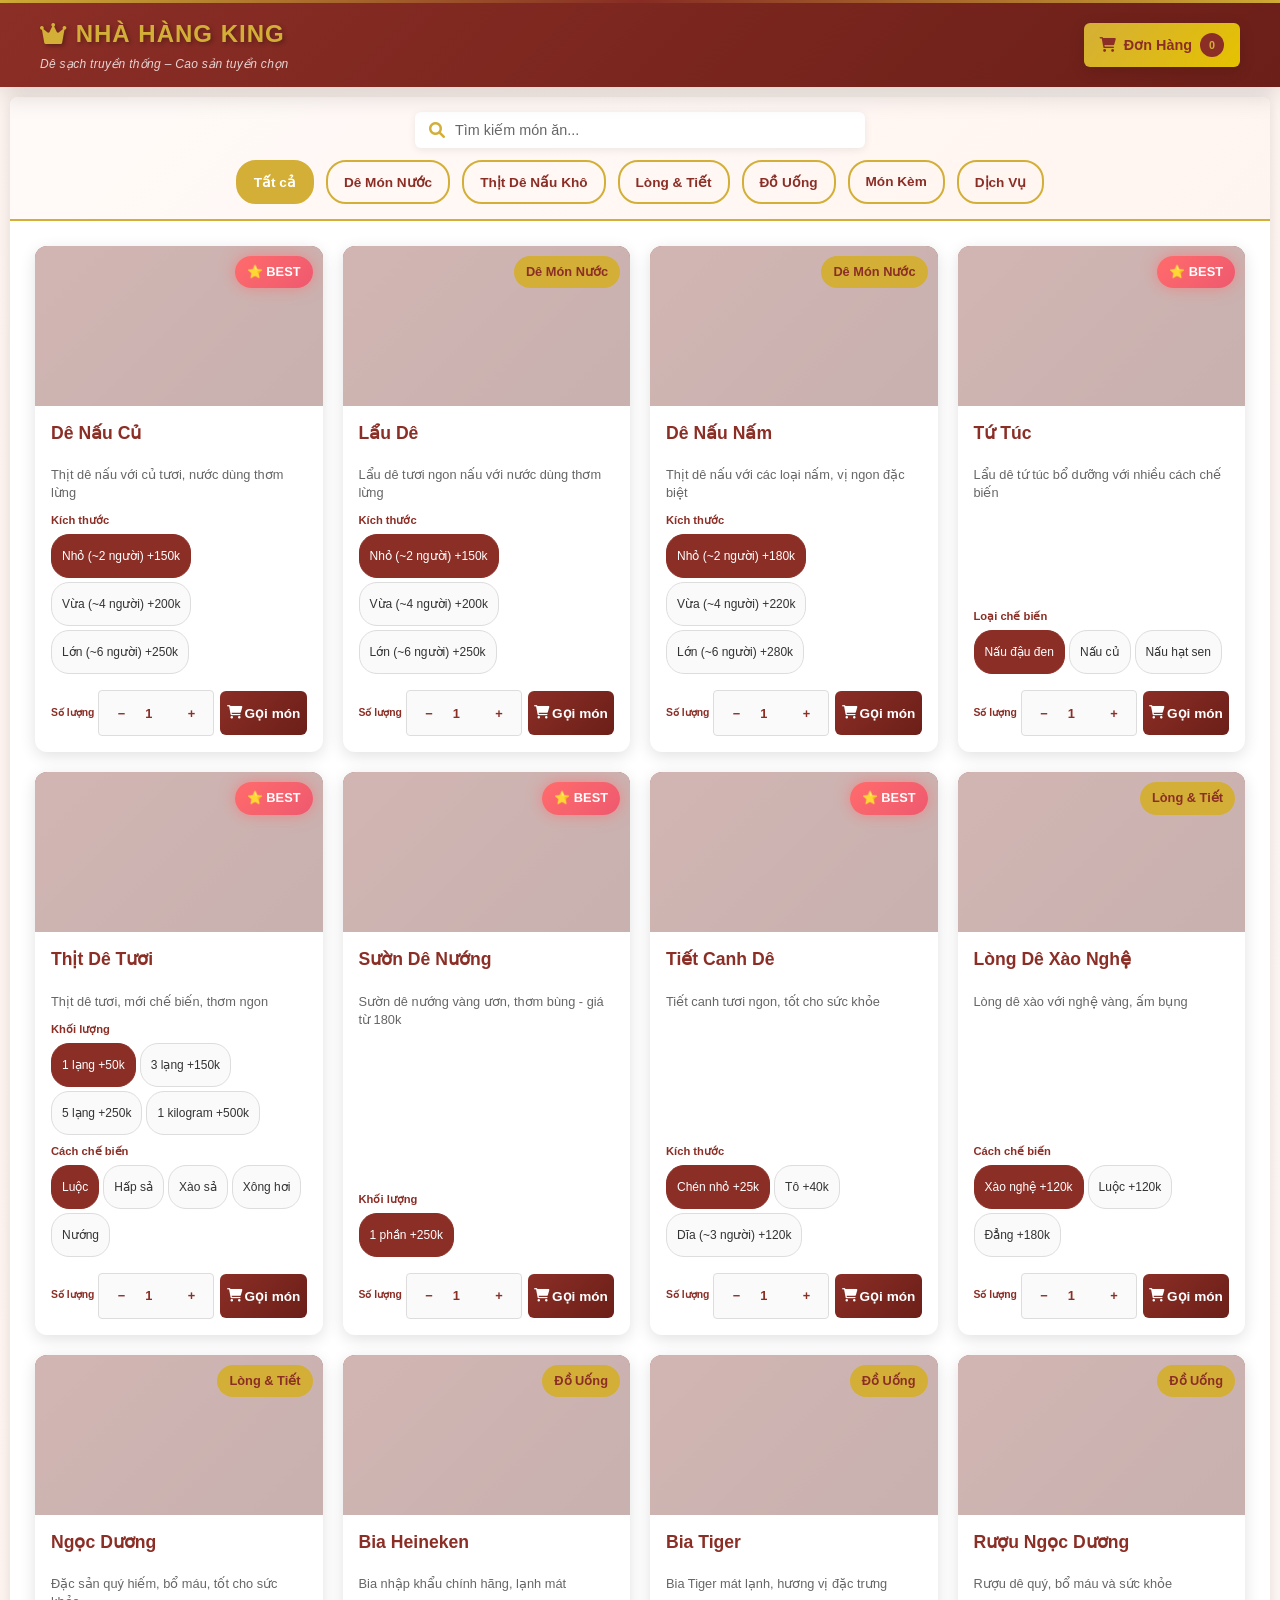
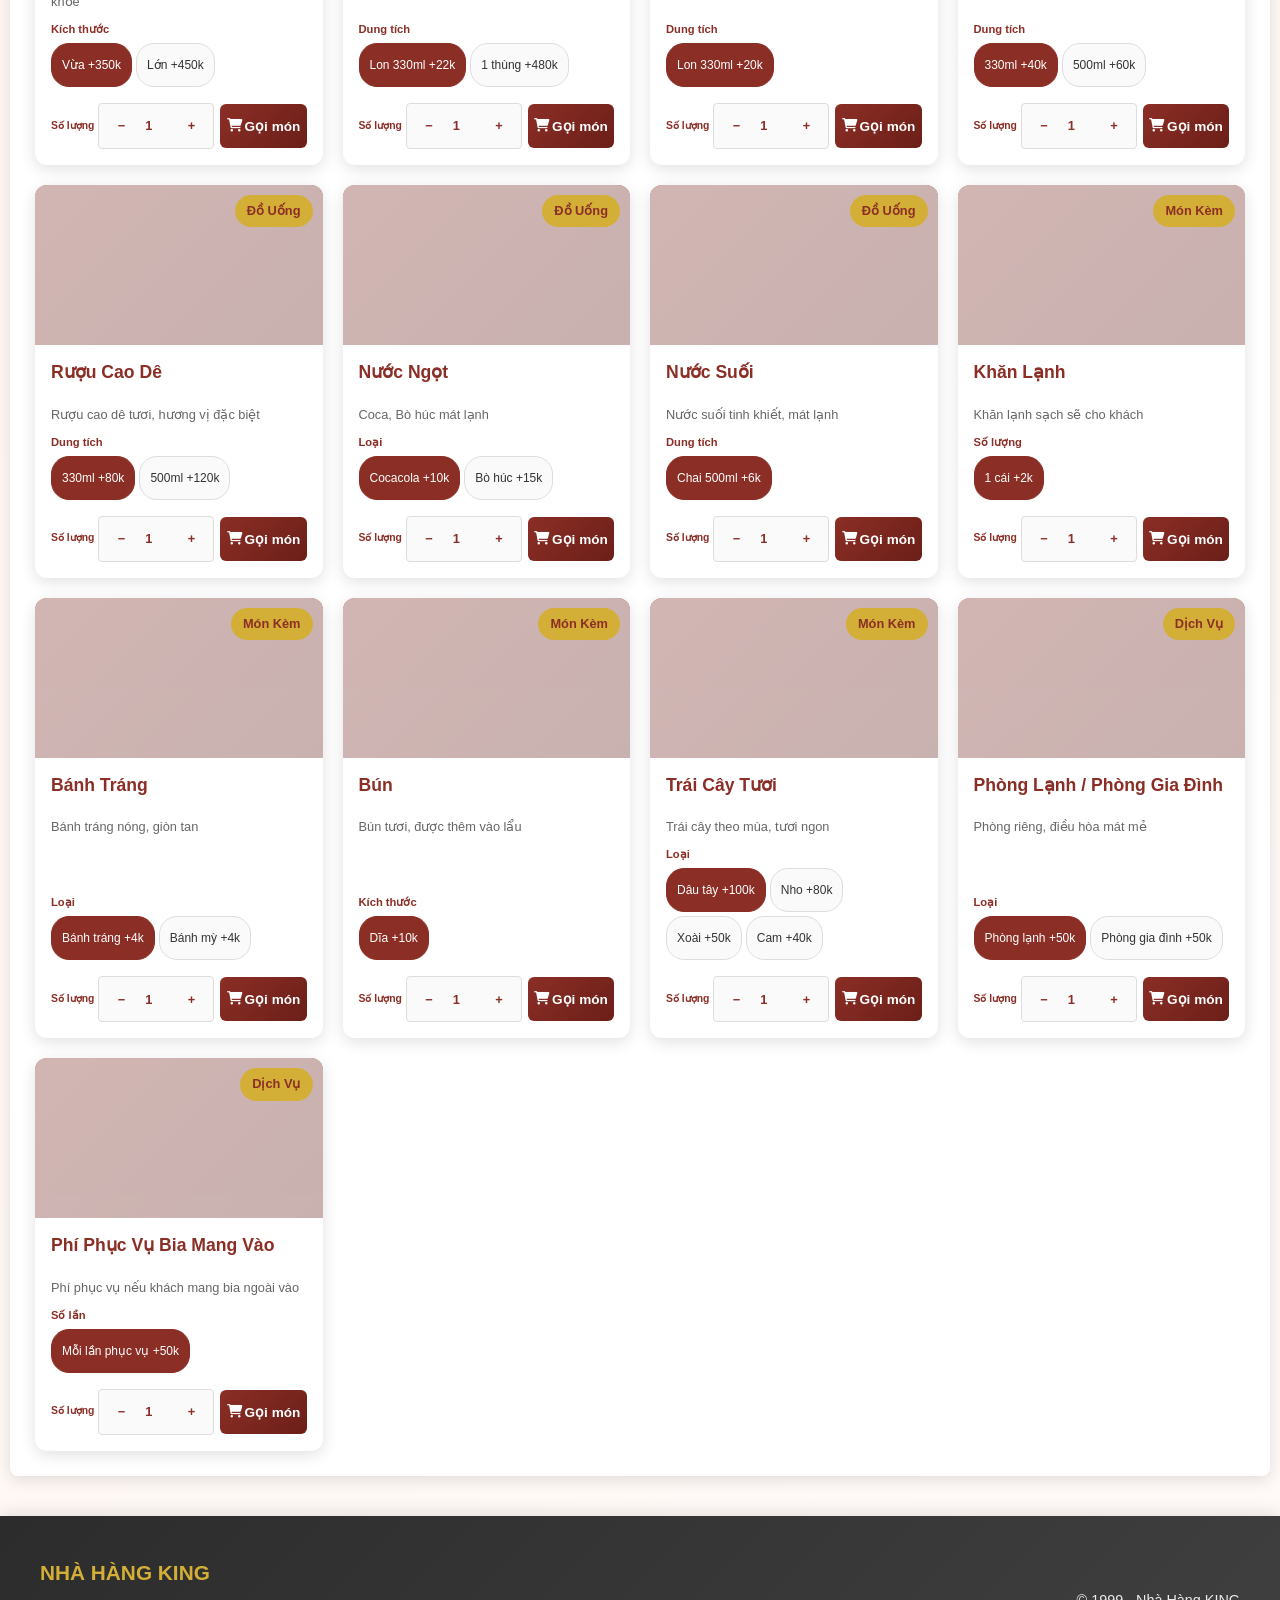
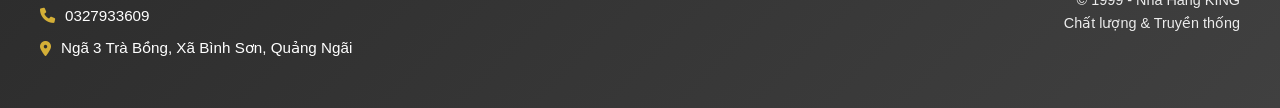
==== commit 14202373: "fix menu" ====
--- a/index.html
+++ b/index.html
@@ -6,7 +6,7 @@
     <meta name="apple-mobile-web-app-capable" content="yes">
     <meta name="apple-mobile-web-app-status-bar-style" content="black-translucent">
     <meta name="theme-color" content="#8B2E26">
-    <title>NHÀ HÀNG KING - Menu Cao Cấp</title>
+    <title>NHÀ HÀNG KING | Chất lượng làm nên uy tín </title>
     <link rel="stylesheet" href="https://cdnjs.cloudflare.com/ajax/libs/font-awesome/6.0.0/css/all.min.css">
     <link rel="stylesheet" href="styles.css">
 </head>
@@ -19,9 +19,6 @@
                 <p class="tagline" id="tagline-text">Dê sạch truyền thống – Cao sản tuyển chọn</p>
             </div>
             <div class="header-controls">
-                <button id="toggle-compact" class="toggle-btn" title="Chế độ gọn gàng">
-                    <i class="fas fa-compress-alt"></i>
-                </button>
                 <button id="view-cart" class="cart-btn">
                     <i class="fas fa-shopping-cart"></i> 
                     <span id="cart-text">Đơn Hàng</span>
@@ -88,7 +85,7 @@
                         </button>
                     </div>
                     <button id="complete-order" class="btn-primary">
-                        <i class="fas fa-check"></i> Hoàn Tất Đơn Hàng
+                        <i class="fas fa-check"></i> Đặt qua zalo
                     </button>
                 </div>
             </section>
--- a/styles.css
+++ b/styles.css
@@ -498,23 +498,23 @@
 }
 
 .dish-price {
-    font-size: 1.2em;
+    font-size: 1.1em;
     font-weight: 700;
     color: var(--secondary);
-    margin-bottom: 12px;
+    margin-bottom: 8px;
 }
 
 body.compact .dish-price {
     font-size: 1.05em;
+    margin-bottom: 6px;
+}
+
+.dish-options {
     margin-bottom: 8px;
 }
 
-.dish-options {
-    margin-bottom: 12px;
-}
-
 .option-group {
-    margin-bottom: 10px;
+    margin-bottom: 8px;
 }
 
 .option-label {
@@ -522,7 +522,38 @@
     font-weight: 700;
     color: var(--primary);
     margin-bottom: 4px;
+    font-size: 0.7em;
+}
+
+.option-buttons {
+    display: flex;
+    flex-wrap: wrap;
+    gap: 4px;
+}
+
+.option-btn {
+    padding: 4px 10px;
+    border: 1.5px solid #DDD;
+    border-radius: 18px;
     font-size: 0.75em;
+    background: #FAFAFA;
+    color: var(--text-dark);
+    cursor: pointer;
+    transition: all 0.2s ease;
+    font-weight: 500;
+    white-space: nowrap;
+    user-select: none;
+}
+
+.option-btn:hover {
+    border-color: var(--secondary);
+    background: #F0F0F0;
+}
+
+.option-btn.active {
+    background: var(--primary);
+    color: white;
+    border-color: var(--primary);
 }
 
 .option-select {
@@ -544,18 +575,24 @@
     outline: none;
 }
 
+.dish-footer {
+    display: flex;
+    gap: 6px;
+    align-items: center;
+}
+
 .dish-quantity {
     display: flex;
     align-items: center;
-    gap: 8px;
-    margin-bottom: 12px;
+    gap: 4px;
+    flex: 1;
 }
 
 .quantity-label {
-    font-size: 0.75em;
+    font-size: 0.65em;
     font-weight: 600;
     color: var(--primary);
-    flex: 1;
+    white-space: nowrap;
 }
 
 .quantity-control {
@@ -567,35 +604,35 @@
 }
 
 .qty-btn {
-    width: 28px;
-    height: 28px;
+    width: 22px;
+    height: 22px;
     border: none;
     background: transparent;
     color: var(--primary);
     cursor: pointer;
     font-weight: bold;
     transition: var(--transition);
-    font-size: 0.9em;
+    font-size: 0.8em;
 }
 
 .qty-btn:hover {
     background: var(--secondary);
     color: var(--white);
-    transform: scale(1.1); /* Slightly larger on hover */
+    transform: scale(1.1);
 }
 
 .qty-btn:active {
-    transform: scale(0.9); /* Slightly smaller on click */
+    transform: scale(0.9);
 }
 
 .qty-input {
-    width: 35px;
+    width: 26px;
     text-align: center;
     border: none;
     background: transparent;
     font-weight: 600;
     color: var(--primary);
-    font-size: 0.9em;
+    font-size: 0.8em;
 }
 
 .qty-input:focus {
@@ -603,20 +640,21 @@
 }
 
 .add-to-cart-btn {
-    width: 100%;
-    padding: 10px;
+    flex: 1;
+    padding: 7px 8px;
     background: linear-gradient(135deg, var(--primary) 0%, var(--primary-dark) 100%);
     color: var(--white);
     border: none;
     border-radius: 6px;
     font-weight: 700;
     cursor: pointer;
-    font-size: 0.95em;
+    font-size: 0.85em;
     transition: var(--transition);
     display: flex;
     align-items: center;
     justify-content: center;
-    gap: 6px;
+    gap: 3px;
+    white-space: nowrap;
 }
 
 .add-to-cart-btn:hover {
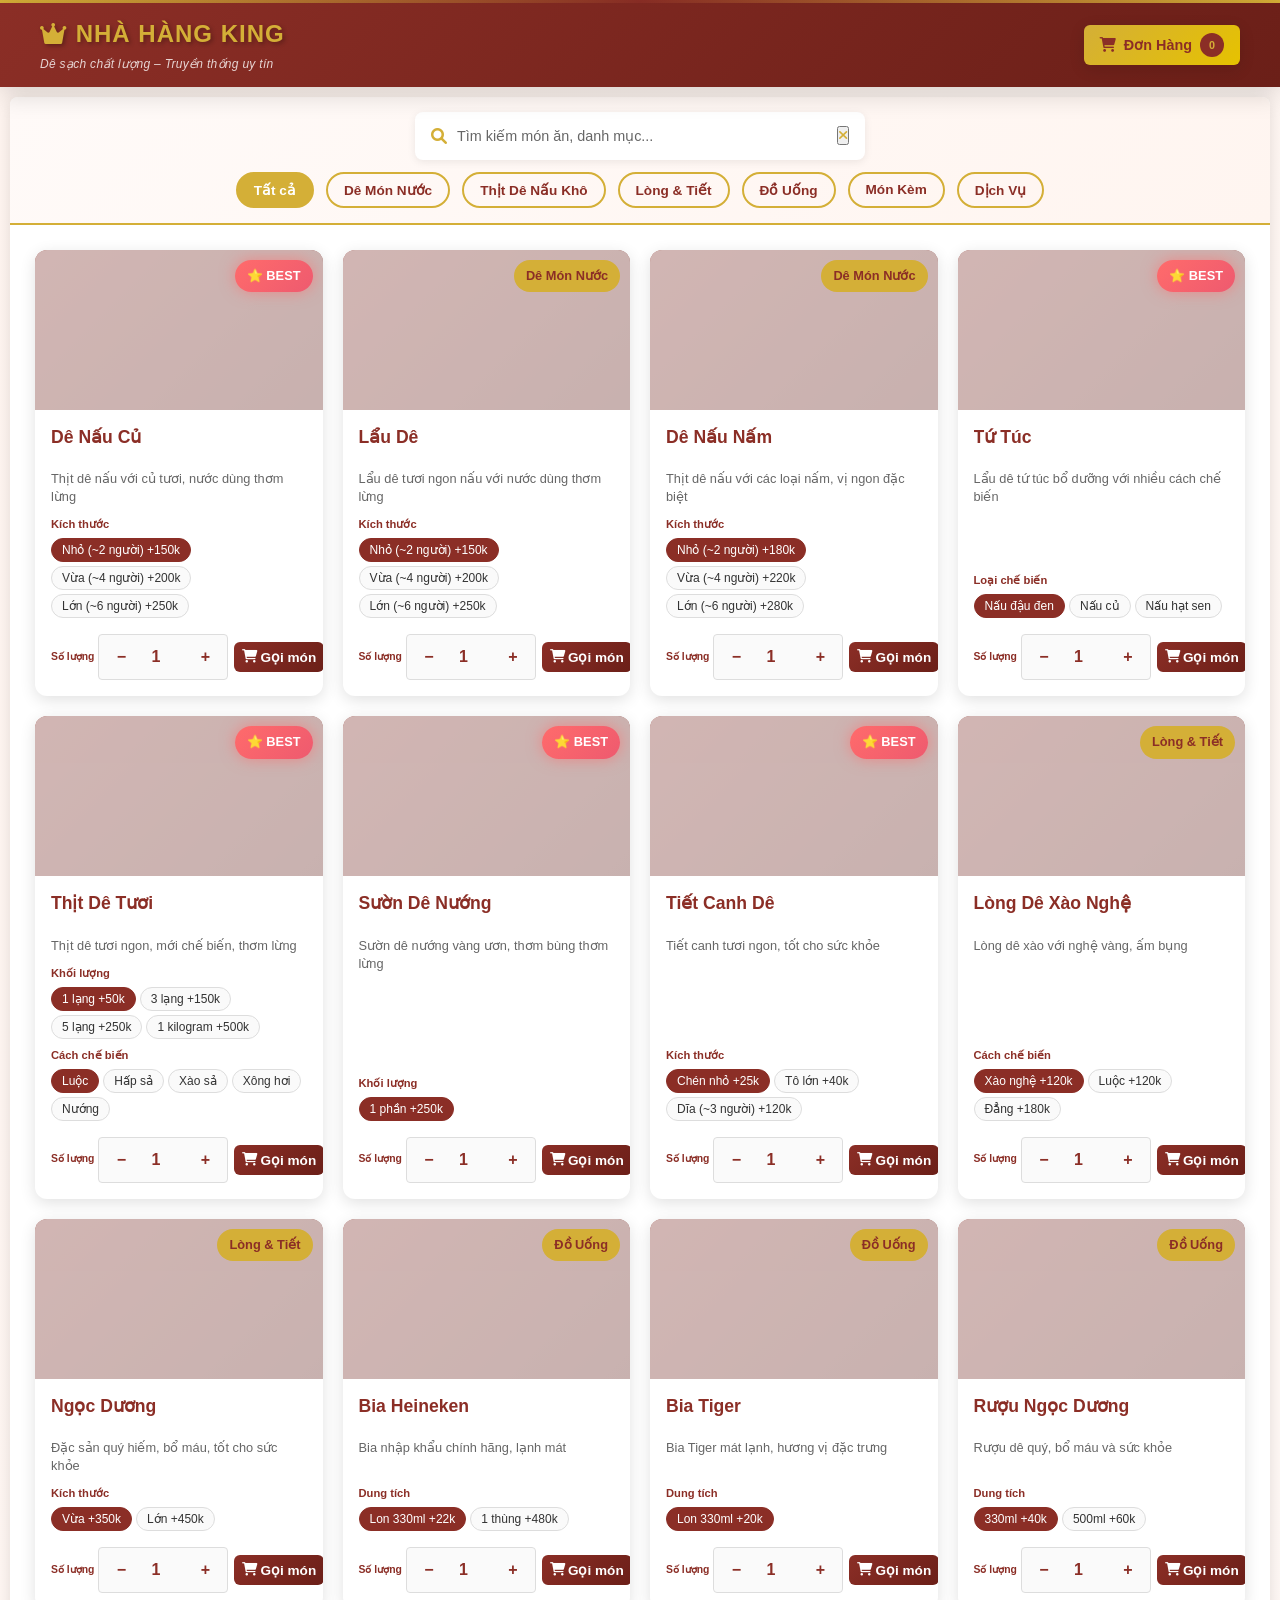
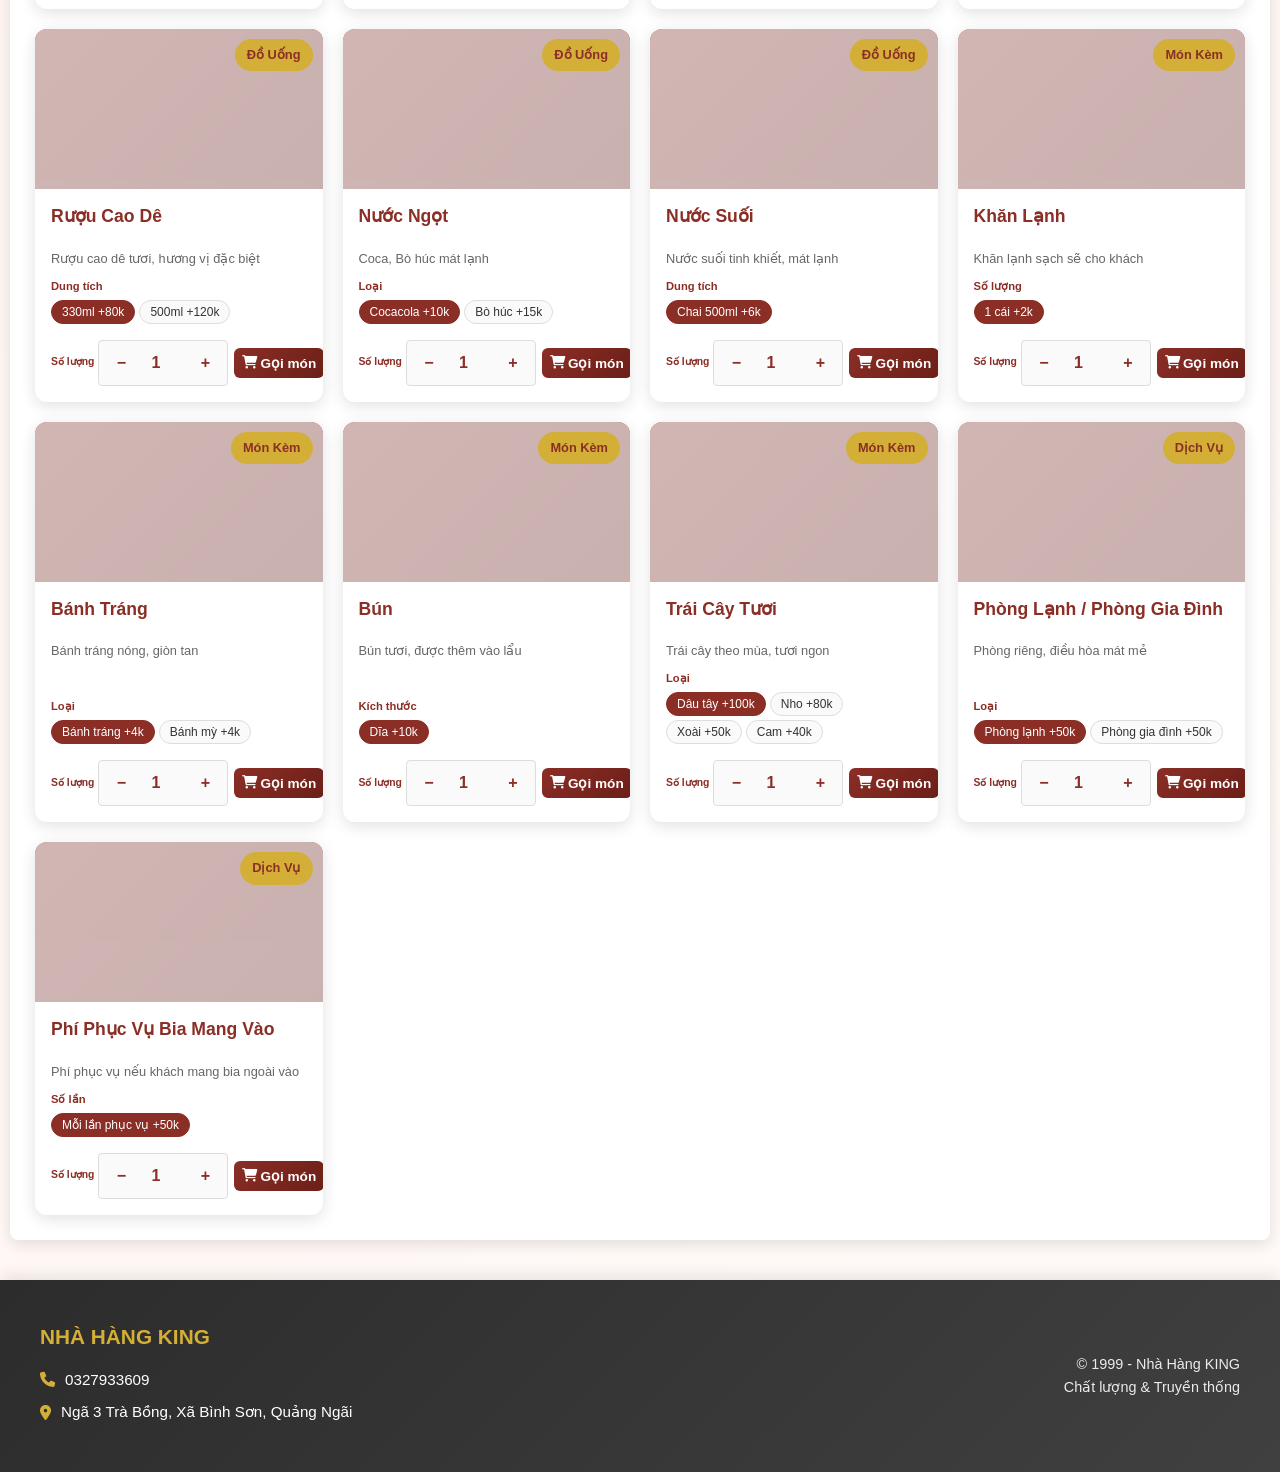
==== commit d0e0c818: "Sua gia admin và" ====
--- a/index.html
+++ b/index.html
@@ -6,9 +6,9 @@
     <meta name="apple-mobile-web-app-capable" content="yes">
     <meta name="apple-mobile-web-app-status-bar-style" content="black-translucent">
     <meta name="theme-color" content="#8B2E26">
-    <title>NHÀ HÀNG KING | Chất lượng làm nên uy tín </title>
+    <title>NHÀ HÀNG KING | Chất lượng làm nên uy tín</title>
     <link rel="stylesheet" href="https://cdnjs.cloudflare.com/ajax/libs/font-awesome/6.0.0/css/all.min.css">
-    <link rel="stylesheet" href="styles.css">
+    <link rel="stylesheet" href="styles.min.css">
 </head>
 <body>
     <div class="top-bar"></div>
@@ -16,7 +16,7 @@
         <div class="header-content">
             <div class="logo-section">
                 <h1><i class="fas fa-crown"></i> <span id="logo-text">NHÀ HÀNG KING</span></h1>
-                <p class="tagline" id="tagline-text">Dê sạch truyền thống – Cao sản tuyển chọn</p>
+                <p class="tagline" id="tagline-text">Dê sạch chất lượng – Truyền thống uy tín</p>
             </div>
             <div class="header-controls">
                 <button id="view-cart" class="cart-btn">
@@ -34,7 +34,10 @@
             <div class="menu-controls">
                 <div class="search-box">
                     <i class="fas fa-search"></i>
-                    <input type="text" id="search-input" placeholder="Tìm kiếm món ăn...">
+                    <input type="text" id="search-input" placeholder="Tìm kiếm món ăn, danh mục...">
+                    <button type="button" id="clear-search" class="clear-search-btn" title="Xóa tìm kiếm">
+                        <i class="fas fa-times"></i>
+                    </button>
                 </div>
                 <div class="category-filter">
                     <button class="filter-btn active" data-category="all">Tất cả</button>
@@ -101,7 +104,7 @@
             </div>
             <div class="footer-note">
                 <p>© 1999 - Nhà Hàng KING</p>
-                <P>Chất lượng & Truyền thống </P>
+                <p>Chất lượng & Truyền thống</p>
             </div>
         </div>
     </footer>
--- a/styles.min.css
+++ b/styles.min.css
@@ -0,0 +1 @@
+*{margin:0;padding:0;box-sizing:border-box}:root{--primary:#8B2E26;--primary-dark:#6B1F18;--secondary:#D4AF37;--secondary-light:#E6C200;--accent:#2C2C2C;--light-bg:#FFF5F0;--white:#FFFFFF;--text-dark:#333333;--text-light:#666666;--shadow-sm:0 2px 8px rgba(0,0,0,0.08);--shadow-md:0 4px 16px rgba(0,0,0,0.12);--shadow-lg:0 8px 24px rgba(0,0,0,0.15);--transition:all 0.3s cubic-bezier(0.4,0,0.2,1)}body{font-family:'Segoe UI','Trebuchet MS',sans-serif;background:linear-gradient(135deg,#FFF5F0 0%,#FFFAF8 100%);color:var(--text-dark);line-height:1.6;min-height:100vh;-webkit-user-select:none;user-select:none;-webkit-touch-callout:none;-webkit-tap-highlight-color:transparent}.top-bar{height:3px;background:linear-gradient(90deg,var(--secondary) 0%,var(--primary) 50%,var(--secondary) 100%)}header{background:linear-gradient(135deg,var(--primary) 0%,var(--primary-dark) 100%);color:var(--white);padding:12px 20px;box-shadow:var(--shadow-lg);position:sticky;top:0;z-index:100}.header-content{max-width:1200px;margin:0 auto;display:flex;justify-content:space-between;align-items:center;gap:20px}.logo-section{flex:1}.logo-section h1{font-size:1.5em;font-weight:700;letter-spacing:1px;text-transform:uppercase;color:var(--secondary);margin-bottom:2px;text-shadow:2px 2px 4px rgba(0,0,0,0.3);transition:var(--transition)}.tagline{font-size:0.75em;font-style:italic;color:rgba(255,255,255,0.8);letter-spacing:0.3px;margin:0;transition:var(--transition)}.sub-tagline{display:none}body.compact .logo-section h1{font-size:1.2em;letter-spacing:0.5px}body.compact .tagline{font-size:0.65em}.header-controls{display:flex;gap:12px;align-items:center}.toggle-btn{background:rgba(255,255,255,0.15);color:var(--white);border:1px solid rgba(255,255,255,0.3);width:40px;height:40px;border-radius:6px;cursor:pointer;font-size:1em;display:flex;align-items:center;justify-content:center;transition:var(--transition)}.toggle-btn:hover{background:rgba(255,255,255,0.25);transform:scale(1.05)}.toggle-btn.active{background:var(--secondary);color:var(--primary)}.cart-btn{background:linear-gradient(135deg,var(--secondary) 0%,var(--secondary-light) 100%);color:var(--primary);border:none;padding:8px 16px;border-radius:6px;cursor:pointer;font-size:0.9em;font-weight:600;display:flex;align-items:center;gap:8px;position:relative;box-shadow:var(--shadow-md);transition:var(--transition);white-space:nowrap}body.compact .cart-btn{padding:8px 12px;font-size:0.8em}body.compact #cart-text{display:none}.cart-btn:hover{transform:scale(1.02) translateY(-3px);box-shadow:var(--shadow-lg);background:linear-gradient(135deg,var(--secondary-light) 0%,#FFF4A8 100%)}.cart-btn:active{transform:scale(0.98)}.cart-badge{display:inline-flex;align-items:center;justify-content:center;width:24px;height:24px;background:var(--primary);color:var(--secondary);border-radius:50%;font-size:0.75em;font-weight:bold}.container{max-width:1400px;margin:10px auto;padding:0 10px}main{background:var(--white);border-radius:8px;box-shadow:var(--shadow-md);overflow:hidden}.menu-controls{padding:15px 20px;background:linear-gradient(135deg,#FFFAF8 0%,#FFF5F0 100%);border-bottom:2px solid var(--secondary)}body.compact .menu-controls{padding:10px 15px}.search-box{display:flex;align-items:center;gap:10px;background:var(--white);padding:12px 16px;border-radius:8px;box-shadow:var(--shadow-sm);max-width:450px;margin:0 auto 12px;min-height:48px}body.compact .search-box{max-width:100%;padding:10px 14px;font-size:1em;min-height:44px}@media(max-width:768px){.search-box{padding:14px 16px;min-height:48px;font-size:1em}}@media(max-width:480px){.search-box{max-width:100%;padding:14px 16px;font-size:1em;min-height:48px;border-radius:8px;margin:0 auto 12px}}.search-box i{color:var(--secondary);font-size:1em}.search-box input{flex:1;border:none;outline:none;font-size:0.9em;color:var(--text-dark)}.search-box input::placeholder{color:var(--text-light)}.category-filter{display:flex;justify-content:center;gap:12px;flex-wrap:wrap}.filter-btn{padding:8px 16px;border:2px solid var(--secondary);background:transparent;color:var(--primary);border-radius:20px;cursor:pointer;font-weight:600;font-size:0.85em;transition:var(--transition)}.filter-btn:hover{background:var(--secondary);color:var(--white);transform:scale(1.05)}.filter-btn:active{transform:scale(0.95)}.filter-btn.active{background:var(--secondary);color:var(--white);transform:scale(1)}.menu-section{display:grid;grid-template-columns:repeat(auto-fill,minmax(250px,1fr));gap:20px;padding:25px}body.compact .menu-section{grid-template-columns:repeat(auto-fill,minmax(180px,1fr));gap:15px;padding:15px}.menu-loading{text-align:center;padding:50px 20px;color:var(--text-light);grid-column:1/-1}.menu-loading i{font-size:3em;color:var(--secondary);margin-bottom:15px;display:block;animation:bounce 2s infinite}@keyframes bounce{0%,100%{transform:translateY(0)}50%{transform:translateY(-10px)}}@keyframes pulse{0%,100%{transform:scale(1);box-shadow:0 0 15px rgba(255,107,107,0.6)}50%{transform:scale(1.05);box-shadow:0 0 25px rgba(255,107,107,0.9)}}@keyframes slideUp{from{opacity:0;transform:translateX(-50%) translateY(20px)}to{opacity:1;transform:translateX(-50%) translateY(0)}}@keyframes slideDown{from{opacity:1;transform:translateX(-50%) translateY(0)}to{opacity:0;transform:translateX(-50%) translateY(20px)}}@keyframes fadeIn{from{opacity:0}to{opacity:1}}.dish-card{background:var(--white);border-radius:12px;overflow:hidden;box-shadow:var(--shadow-md);transition:var(--transition);display:flex;flex-direction:column;height:100%}.dish-card:hover{transform:translateY(-8px);box-shadow:var(--shadow-lg)}.dish-image{width:100%;height:160px;background:linear-gradient(135deg,var(--primary) 0%,var(--primary-dark) 100%);overflow:hidden;position:relative}.favorite-btn{position:absolute;top:10px;left:10px;width:36px;height:36px;border-radius:50%;background:rgba(255,255,255,0.9);border:none;cursor:pointer;display:flex;align-items:center;justify-content:center;font-size:1.2em;color:#E74C3C;transition:var(--transition);opacity:0;box-shadow:0 2px 8px rgba(0,0,0,0.1)}.dish-card:hover .favorite-btn{opacity:1}.favorite-btn.active{opacity:1;background:#E74C3C;color:white}.favorite-btn:hover{transform:scale(1.1);box-shadow:0 4px 12px rgba(0,0,0,0.2)}body.compact .dish-image{height:120px}.dish-image img{width:100%;height:100%;object-fit:cover;transition:transform 0.3s ease}.dish-image img.lazy-image{opacity:0.7}.dish-card:hover .dish-image img{transform:scale(1.1)}.dish-badge{position:absolute;top:10px;right:10px;background:var(--secondary);color:var(--primary);padding:6px 12px;border-radius:20px;font-size:0.8em;font-weight:700}.dish-badge.bestseller{background:linear-gradient(135deg,#FF6B6B 0%,#EE5A6F 100%);color:white;animation:pulse 2s infinite;box-shadow:0 0 15px rgba(255,107,107,0.6)}.dish-content{padding:16px;flex:1;display:flex;flex-direction:column}body.compact .dish-content{padding:10px}.dish-category{font-size:0.7em;color:var(--secondary);font-weight:700;text-transform:uppercase;letter-spacing:0.5px;margin-bottom:6px}.dish-name{font-size:1.1em;font-weight:700;color:var(--primary);margin-bottom:6px;line-height:1.3;min-height:2.2em;overflow:hidden;text-overflow:ellipsis;display:-webkit-box;-webkit-line-clamp:2;-webkit-box-orient:vertical}body.compact .dish-name{font-size:0.95em;min-height:auto;margin-bottom:4px;-webkit-line-clamp:2}.dish-description{font-size:0.8em;color:var(--text-light);margin-bottom:10px;flex:1;line-height:1.4}body.compact .dish-description{display:none}.dish-price{font-size:1.1em;font-weight:700;color:var(--secondary);margin-bottom:8px}body.compact .dish-price{font-size:1.05em;margin-bottom:6px}.dish-options{margin-bottom:8px}.option-group{margin-bottom:8px}.option-label{display:block;font-weight:700;color:var(--primary);margin-bottom:4px;font-size:0.7em}.option-buttons{display:flex;flex-wrap:wrap;gap:4px}.option-btn{padding:4px 10px;border:1.5px solid #DDD;border-radius:18px;font-size:0.75em;background:#FAFAFA;color:var(--text-dark);cursor:pointer;transition:all 0.2s ease;font-weight:500;white-space:nowrap;user-select:none}.option-btn:hover{border-color:var(--secondary);background:#F0F0F0}.option-btn.active{background:var(--primary);color:white;border-color:var(--primary)}.option-select{width:100%;padding:8px 10px;border:1px solid #DDD;border-radius:4px;font-size:0.85em;background:#FAFAFA;color:var(--text-dark);cursor:pointer;transition:var(--transition)}.option-select:hover,.option-select:focus{border-color:var(--secondary);background:var(--white);outline:none}.dish-footer{display:flex;gap:6px;align-items:center}.dish-quantity{display:flex;align-items:center;gap:4px;flex:1}.quantity-label{font-size:0.65em;font-weight:600;color:var(--primary);white-space:nowrap}.quantity-control{display:flex;align-items:center;border:1px solid #DDD;border-radius:4px;background:#FAFAFA}.qty-btn{width:32px;height:32px;border:none;background:transparent;color:var(--primary);cursor:pointer;font-weight:bold;transition:var(--transition);font-size:1em;display:flex;align-items:center;justify-content:center;min-height:44px;min-width:44px}.qty-btn:hover{background:var(--secondary);color:var(--white);transform:scale(1.1)}.qty-btn:active{transform:scale(0.9)}.qty-input{width:40px;text-align:center;border:none;background:transparent;font-weight:600;color:var(--primary);font-size:1em;min-height:32px}.qty-input:focus{outline:none}.add-to-cart-btn{flex:1;padding:7px 8px;background:linear-gradient(135deg,var(--primary) 0%,var(--primary-dark) 100%);color:var(--white);border:none;border-radius:6px;font-weight:700;cursor:pointer;font-size:0.85em;transition:var(--transition);display:flex;align-items:center;justify-content:center;gap:3px;white-space:nowrap}.add-to-cart-btn:hover{transform:translateY(-3px);box-shadow:var(--shadow-md);background:linear-gradient(135deg,var(--primary-dark) 0%,#4B0F07 100%)}.add-to-cart-btn:active{transform:scale(0.98)}.cart-section{display:flex;flex-direction:column;height:100vh;max-height:100vh;position:fixed;top:0;right:0;width:100%;max-width:450px;background:var(--white);z-index:1000;box-shadow:-8px 0 32px rgba(0,0,0,0.2);animation:slideIn 0.3s ease}@keyframes slideIn{from{transform:translateX(100%);opacity:0}to{transform:translateX(0);opacity:1}}.cart-section.hidden{display:none}.cart-header{padding:20px 25px;background:linear-gradient(135deg,var(--primary) 0%,#A84848 100%);color:var(--white);border-bottom:3px solid var(--secondary);display:flex;justify-content:space-between;align-items:center}.cart-header h2{margin:0;font-size:1.5em;font-weight:700;color:var(--secondary)}.close-btn{background:rgba(255,255,255,0.2);color:var(--white);border:none;width:40px;height:40px;border-radius:50%;cursor:pointer;font-size:1.2em;transition:var(--transition)}.close-btn:hover{background:rgba(255,255,255,0.3);transform:rotate(90deg) scale(1.2)}.close-btn:active{transform:rotate(90deg) scale(0.9)}#cart-content{flex:1;overflow-y:auto;padding:20px}.cart-list{list-style:none;margin:0;padding:0}.cart-item{background:linear-gradient(135deg,#FAFAF8 0%,#F5F1E8 100%);padding:12px;margin-bottom:12px;border-radius:8px;border-left:4px solid var(--secondary);display:flex;justify-content:space-between;align-items:center;gap:12px;font-size:0.9em;transition:var(--transition)}.cart-item:hover{box-shadow:var(--shadow-sm);background:#FFF8F0}.cart-item-content{display:flex;justify-content:space-between;align-items:center;width:100%;gap:12px;flex-wrap:wrap}.cart-item-info{flex:1;min-width:150px}.cart-item-name{font-weight:700;color:var(--primary);margin-bottom:4px}.cart-item-options{display:flex;gap:6px;flex-wrap:wrap;margin-bottom:6px}.option-tag{display:inline-block;background:var(--secondary);color:var(--primary);padding:3px 8px;border-radius:12px;font-size:0.75em;font-weight:600}.cart-item-price{font-weight:700;color:var(--secondary);font-size:0.95em}.cart-item-controls{display:flex;align-items:center;gap:8px}.cart-quantity-control{display:flex;align-items:center;border:2px solid var(--secondary);border-radius:6px;background:var(--white);overflow:hidden}.cart-qty-btn{width:36px;height:36px;border:none;background:transparent;color:var(--primary);cursor:pointer;font-weight:bold;transition:var(--transition);display:flex;align-items:center;justify-content:center;min-height:44px;min-width:44px;font-size:1em}.cart-qty-btn:hover{background:var(--secondary);color:var(--white);transform:scale(1.1)}.cart-qty-btn:active{transform:scale(0.9)}.cart-edit-btn{width:32px;height:32px;border:none;background:linear-gradient(135deg,#3498DB 0%,#2980B9 100%);color:white;border-radius:6px;cursor:pointer;display:flex;align-items:center;justify-content:center;transition:var(--transition);font-size:0.85em}.cart-edit-btn:hover{transform:scale(1.1);box-shadow:var(--shadow-sm)}.cart-edit-btn:active{transform:scale(0.9)}.cart-delete-btn{width:32px;height:32px;border:none;background:linear-gradient(135deg,#E74C3C 0%,#C0392B 100%);color:white;border-radius:6px;cursor:pointer;display:flex;align-items:center;justify-content:center;transition:var(--transition);font-size:0.85em}.cart-delete-btn:hover{transform:scale(1.1);box-shadow:var(--shadow-sm)}.cart-delete-btn:active{transform:scale(0.9)}.edit-modal{position:fixed;top:0;left:0;right:0;bottom:0;background:rgba(0,0,0,0.6);display:flex;align-items:center;justify-content:center;z-index:2000;animation:fadeIn 0.3s ease}.edit-modal-content{background:var(--white);border-radius:12px;box-shadow:var(--shadow-lg);max-width:400px;width:90%;animation:slideUp 0.3s ease}.edit-modal-header{padding:20px;background:linear-gradient(135deg,var(--primary) 0%,var(--primary-dark) 100%);color:var(--white);border-radius:12px 12px 0 0;display:flex;justify-content:space-between;align-items:center}.edit-modal-header h3{margin:0;font-size:1.2em}.edit-modal-close{background:transparent;border:none;color:var(--white);font-size:1.5em;cursor:pointer;transition:var(--transition)}.edit-modal-close:hover{transform:scale(1.2)}.edit-modal-close:active{transform:scale(0.9)}.edit-modal-body{padding:20px;max-height:60vh;overflow-y:auto}.edit-option-group{margin-bottom:16px}.edit-option-group label{display:block;font-weight:700;color:var(--primary);margin-bottom:8px;font-size:0.95em}.edit-option-select{width:100%;padding:10px;border:2px solid #DDD;border-radius:6px;font-size:0.9em;background:#FAFAFA;color:var(--text-dark);cursor:pointer;transition:var(--transition)}.edit-option-select:hover,.edit-option-select:focus{border-color:var(--secondary);background:var(--white);outline:none}.edit-modal-footer{padding:16px 20px;border-top:1px solid #EEE;display:flex;gap:10px;justify-content:flex-end}.edit-cancel-btn{padding:10px 20px;border:2px solid #DDD;background:var(--white);color:var(--text-dark);border-radius:6px;cursor:pointer;font-weight:600;transition:var(--transition)}.edit-cancel-btn:hover{border-color:var(--primary);background:#FFF}.edit-save-btn{padding:10px 20px;background:linear-gradient(135deg,var(--primary) 0%,var(--primary-dark) 100%);color:var(--white);border:none;border-radius:6px;cursor:pointer;font-weight:600;transition:var(--transition)}.edit-save-btn:hover{transform:translateY(-2px);box-shadow:var(--shadow-md)}.cart-empty{text-align:center;padding:60px 20px;color:var(--text-light)}.cart-empty i{font-size:3em;color:var(--secondary);margin-bottom:15px;display:block;opacity:0.7}.cart-footer{padding:25px;border-top:2px solid #EEE;background:#FAFAF8}.cart-summary{background:var(--white);padding:15px;border-radius:8px;margin-bottom:20px}.summary-row{display:flex;justify-content:space-between;align-items:center;font-size:1.1em;font-weight:600;color:var(--text-dark)}.summary-row .price{color:var(--primary);font-size:1.3em}.notes-input{width:100%;padding:12px;border:2px solid #DDD;border-radius:6px;font-family:inherit;font-size:0.9em;resize:vertical;margin-bottom:15px;transition:var(--transition)}.notes-input:focus{outline:none;border-color:var(--secondary);box-shadow:0 0 8px rgba(212,175,55,0.2)}.cart-actions{display:grid;grid-template-columns:1fr 1fr;gap:10px;margin-bottom:15px}@media(max-width:600px){.cart-actions{grid-template-columns:1fr 1fr}}.btn-secondary{padding:10px;background:linear-gradient(135deg,#7F8C8D 0%,#616D7F 100%);color:var(--white);border:none;border-radius:6px;cursor:pointer;font-size:0.9em;font-weight:600;display:flex;align-items:center;justify-content:center;gap:8px;transition:var(--transition)}.btn-secondary:hover{transform:translateY(-3px);box-shadow:var(--shadow-md)}.btn-secondary:active{transform:scale(0.98)}.btn-secondary.btn-danger{background:linear-gradient(135deg,#E74C3C 0%,#C0392B 100%)}.btn-secondary.btn-danger:hover{background:linear-gradient(135deg,#EC7063 0%,#E74C3C 100%)}.btn-primary{width:100%;background:linear-gradient(135deg,var(--secondary) 0%,var(--secondary-light) 100%);color:var(--primary);border:none;padding:14px;border-radius:8px;cursor:pointer;font-size:1em;font-weight:700;text-transform:uppercase;letter-spacing:1px;box-shadow:var(--shadow-md);transition:var(--transition)}.btn-primary:hover{transform:translateY(-3px);box-shadow:var(--shadow-lg)}.btn-primary:active{transform:scale(0.98)}footer{background:linear-gradient(135deg,var(--accent) 0%,#404040 100%);color:var(--white);padding:40px 20px;margin-top:40px;box-shadow:0 -4px 16px rgba(0,0,0,0.1)}.footer-content{max-width:1200px;margin:0 auto;display:grid;grid-template-columns:1fr 1fr;gap:40px;align-items:center}.footer-info h3{color:var(--secondary);font-size:1.3em;margin-bottom:15px}.footer-info p{margin:8px 0;display:flex;align-items:center;gap:10px;font-size:0.95em}.footer-info i{color:var(--secondary)}.footer-note{text-align:right}.footer-note p{font-size:0.9em;opacity:0.9}@media(max-width:768px){header{padding:10px 15px}.header-content{gap:12px}.logo-section{min-width:auto}.logo-section h1{font-size:1.2em;letter-spacing:0.5px}.tagline{font-size:0.65em}.toggle-btn{width:36px;height:36px;font-size:0.9em}.cart-btn{padding:8px 12px;font-size:0.85em}#cart-text{display:none}.cart-section{max-width:100%}.header-content{flex-direction:row;gap:12px}.menu-section{grid-template-columns:repeat(auto-fill,minmax(220px,1fr));gap:15px;padding:15px}.menu-controls{padding:12px 15px}.search-box{max-width:100%}.footer-content{grid-template-columns:1fr;gap:20px}.footer-note{text-align:center}.container{margin:10px auto}.dish-card{border-radius:8px}.dish-quantity{flex-wrap:wrap}.add-to-cart-btn{padding:12px;font-size:0.95em}}@media(max-width:480px){header{padding:8px 12px}.header-content{gap:8px}.logo-section h1{font-size:1em;letter-spacing:0}.tagline{font-size:0.6em;display:none}.toggle-btn{width:34px;height:34px;font-size:0.8em}.cart-badge{width:20px;height:20px;font-size:0.65em}.menu-section{grid-template-columns:1fr;gap:12px;padding:12px}body.compact .menu-section{gap:10px;padding:10px}.menu-controls{padding:10px 12px;gap:8px}.search-box{max-width:100%;margin:0 auto 10px;padding:8px 10px;font-size:0.9em}.search-box input{font-size:1em}.category-filter{gap:6px;flex-wrap:wrap}.filter-btn{padding:6px 12px;font-size:0.75em;min-height:32px}.dish-image{height:140px}body.compact .dish-image{height:100px}.dish-card{border-radius:6px;overflow:hidden}.dish-content{padding:12px}body.compact .dish-content{padding:8px}.dish-name{font-size:1em}.dish-price{font-size:1em}.add-to-cart-btn{padding:10px;font-size:0.85em}}.hidden{display:none}
